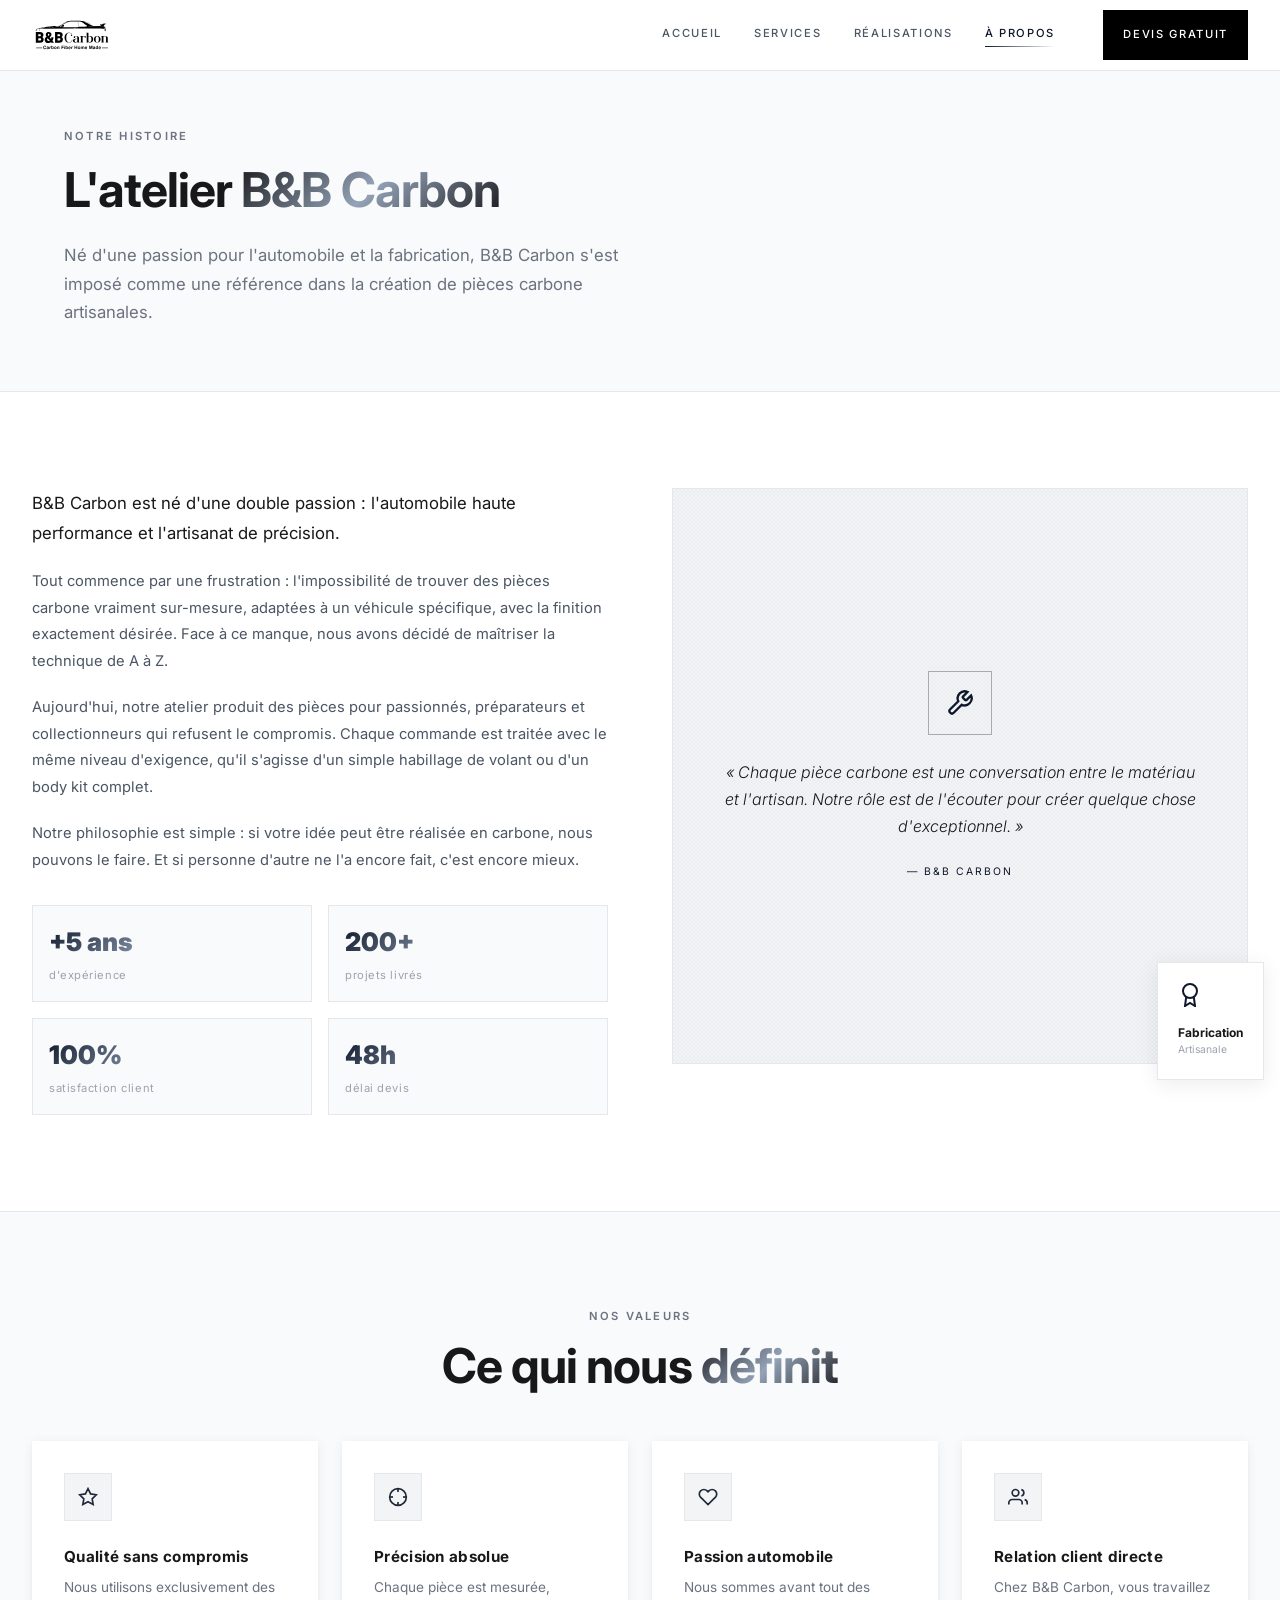
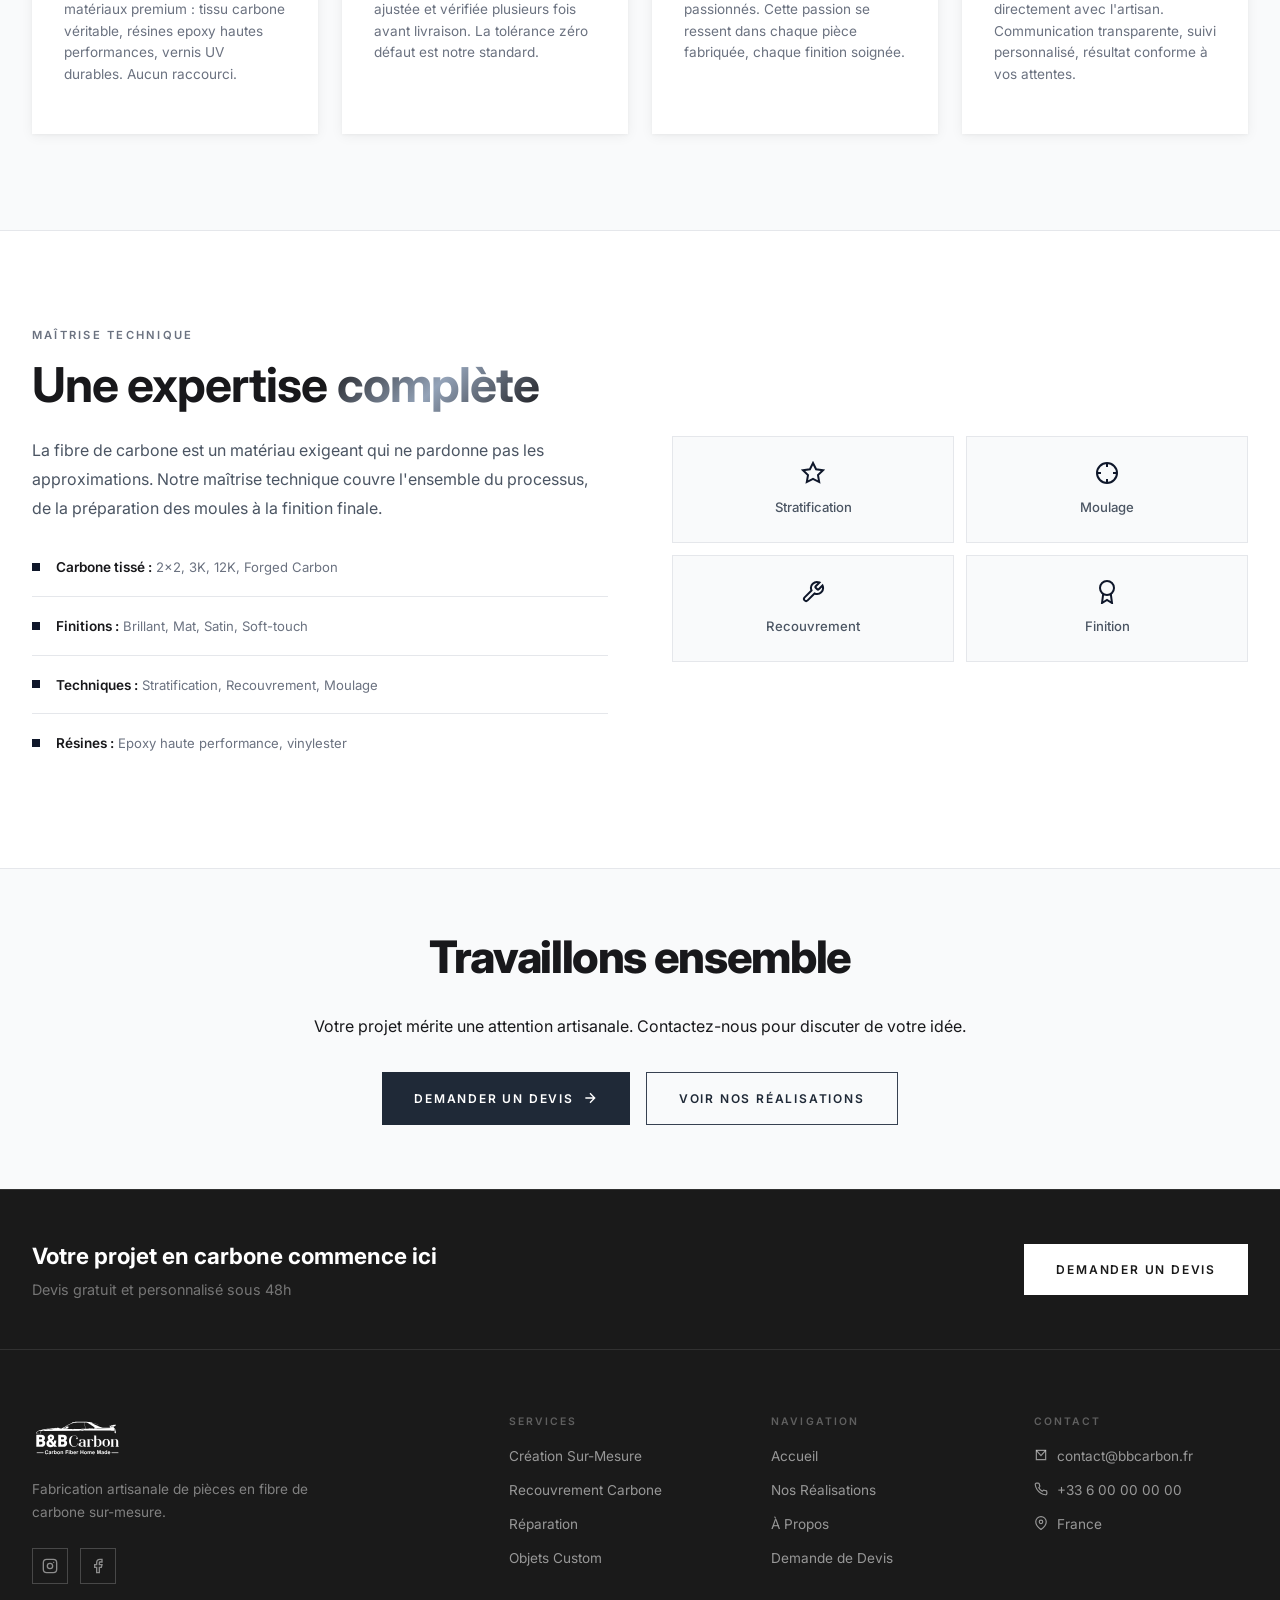
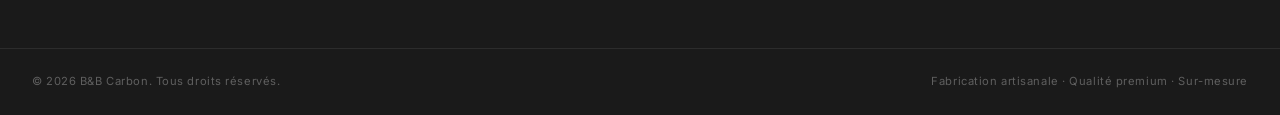
==== a-propos.html @ 6fd823b4 "change menu design" ====
<!DOCTYPE html>
<html lang="fr">
<head>
  <meta charset="UTF-8" />
  <meta name="viewport" content="width=device-width, initial-scale=1.0" />
  <title>À Propos — B&B Carbon</title>
  <meta name="description" content="Découvrez l'histoire de B&B Carbon, atelier artisanal spécialisé dans la fabrication de pièces en fibre de carbone sur-mesure." />
  <link rel="preconnect" href="https://fonts.googleapis.com" />
  <link href="https://fonts.googleapis.com/css2?family=Inter:wght@300;400;500;600;700;800;900&display=swap" rel="stylesheet" />
  <link rel="stylesheet" href="css/style.css" />
</head>
<body>

  <nav class="nav">
    <div class="nav-inner">
      <a href="index.html" class="nav-logo"><img src="images/logo_noir.svg" alt="B&B Carbon" /></a>
      <div class="nav-links">
        <a href="index.html" class="nav-link">Accueil</a>
        <a href="services.html" class="nav-link">Services</a>
        <a href="realisations.html" class="nav-link">Réalisations</a>
        <a href="a-propos.html" class="nav-link">À Propos</a>
        <a href="contact.html" class="nav-link nav-cta btn btn-primary btn-sm">Devis Gratuit</a>
      </div>
      <button class="nav-toggle" id="nav-toggle" aria-label="Ouvrir le menu" aria-expanded="false">
        <span class="bar"></span><span class="bar"></span><span class="bar"></span>
      </button>
    </div>
  </nav>
  <div class="mobile-menu" id="mobile-menu">
    <nav class="mobile-nav">
      <a href="index.html" class="mobile-nav-link"><span class="mobile-nav-num">01</span>Accueil</a>
      <a href="services.html" class="mobile-nav-link"><span class="mobile-nav-num">02</span>Services</a>
      <a href="realisations.html" class="mobile-nav-link"><span class="mobile-nav-num">03</span>Réalisations</a>
      <a href="a-propos.html" class="mobile-nav-link"><span class="mobile-nav-num">04</span>À Propos</a>
    </nav>
    <a href="contact.html" class="btn btn-primary mobile-menu-cta">Devis Gratuit <svg width="16" height="16" fill="none" stroke="currentColor" stroke-width="2" viewBox="0 0 24 24"><path d="M5 12h14M12 5l7 7-7 7"/></svg></a>
  </div>

  <!-- EN-TÊTE -->
  <section class="page-header">
    <div class="container animate-in">
      <span class="label">Notre Histoire</span>
      <h1 class="section-title">L'atelier <span class="text-gold">B&B Carbon</span></h1>
      <p>Né d'une passion pour l'automobile et la fabrication, B&B Carbon s'est imposé comme une référence dans la création de pièces carbone artisanales.</p>
    </div>
  </section>

  <!-- HISTOIRE -->
  <section class="story-section">
    <div class="container">
      <div class="story-grid">
        <div class="animate-in from-left">
          <div class="story-text">
            <p class="intro">B&B Carbon est né d'une double passion : l'automobile haute performance et l'artisanat de précision.</p>
            <p>Tout commence par une frustration : l'impossibilité de trouver des pièces carbone vraiment sur-mesure, adaptées à un véhicule spécifique, avec la finition exactement désirée. Face à ce manque, nous avons décidé de maîtriser la technique de A à Z.</p>
            <p>Aujourd'hui, notre atelier produit des pièces pour passionnés, préparateurs et collectionneurs qui refusent le compromis. Chaque commande est traitée avec le même niveau d'exigence, qu'il s'agisse d'un simple habillage de volant ou d'un body kit complet.</p>
            <p>Notre philosophie est simple : si votre idée peut être réalisée en carbone, nous pouvons le faire. Et si personne d'autre ne l'a encore fait, c'est encore mieux.</p>
          </div>
          <div class="story-stats">
            <div class="story-stat">
              <span class="story-stat-val">+5 ans</span>
              <div class="story-stat-label">d'expérience</div>
            </div>
            <div class="story-stat">
              <span class="story-stat-val">200+</span>
              <div class="story-stat-label">projets livrés</div>
            </div>
            <div class="story-stat">
              <span class="story-stat-val">100%</span>
              <div class="story-stat-label">satisfaction client</div>
            </div>
            <div class="story-stat">
              <span class="story-stat-val">48h</span>
              <div class="story-stat-label">délai devis</div>
            </div>
          </div>
        </div>

        <div class="story-visual animate-in from-right">
          <div class="story-visual-box">
            <div class="story-visual-pattern"></div>
            <div class="story-visual-icon">
              <svg width="28" height="28" fill="none" stroke="currentColor" stroke-width="2" viewBox="0 0 24 24"><path d="M14.7 6.3a1 1 0 000 1.4l1.6 1.6a1 1 0 001.4 0l3.77-3.77a6 6 0 01-7.94 7.94l-6.91 6.91a2.12 2.12 0 01-3-3l6.91-6.91a6 6 0 017.94-7.94l-3.76 3.76z"/></svg>
            </div>
            <blockquote class="story-quote">
              «&nbsp;Chaque pièce carbone est une conversation entre le matériau et l'artisan. Notre rôle est de l'écouter pour créer quelque chose d'exceptionnel.&nbsp;»
            </blockquote>
            <div class="story-quote-author">— B&B Carbon</div>
          </div>
          <div class="story-badge">
            <svg width="24" height="24" fill="none" stroke="currentColor" stroke-width="2" viewBox="0 0 24 24"><circle cx="12" cy="8" r="7"/><polyline points="8.21 13.89 7 23 12 20 17 23 15.79 13.88"/></svg>
            <div class="story-badge-title">Fabrication</div>
            <div class="story-badge-sub">Artisanale</div>
          </div>
        </div>
      </div>
    </div>
  </section>

  <!-- VALEURS -->
  <section class="values-page-section">
    <div class="container">
      <div class="section-center animate-in">
        <span class="label">Nos Valeurs</span>
        <h2 class="section-title">Ce qui nous <span class="text-gold">définit</span></h2>
      </div>
      <div class="services-grid" style="margin-top:3rem;">
        <div class="service-card animate-in" style="padding:2rem;">
          <div class="value-icon" style="margin-bottom:1.5rem;">
            <svg width="20" height="20" fill="none" stroke="currentColor" stroke-width="2" viewBox="0 0 24 24"><polygon points="12 2 15.09 8.26 22 9.27 17 14.14 18.18 21.02 12 17.77 5.82 21.02 7 14.14 2 9.27 8.91 8.26 12 2"/></svg>
          </div>
          <h3>Qualité sans compromis</h3>
          <p>Nous utilisons exclusivement des matériaux premium : tissu carbone véritable, résines epoxy hautes performances, vernis UV durables. Aucun raccourci.</p>
        </div>
        <div class="service-card animate-in" data-delay="100" style="padding:2rem;">
          <div class="value-icon" style="margin-bottom:1.5rem;">
            <svg width="20" height="20" fill="none" stroke="currentColor" stroke-width="2" viewBox="0 0 24 24"><circle cx="12" cy="12" r="10"/><line x1="22" y1="12" x2="18" y2="12"/><line x1="6" y1="12" x2="2" y2="12"/><line x1="12" y1="6" x2="12" y2="2"/><line x1="12" y1="22" x2="12" y2="18"/></svg>
          </div>
          <h3>Précision absolue</h3>
          <p>Chaque pièce est mesurée, ajustée et vérifiée plusieurs fois avant livraison. La tolérance zéro défaut est notre standard.</p>
        </div>
        <div class="service-card animate-in" data-delay="200" style="padding:2rem;">
          <div class="value-icon" style="margin-bottom:1.5rem;">
            <svg width="20" height="20" fill="none" stroke="currentColor" stroke-width="2" viewBox="0 0 24 24"><path d="M20.84 4.61a5.5 5.5 0 00-7.78 0L12 5.67l-1.06-1.06a5.5 5.5 0 00-7.78 7.78l1.06 1.06L12 21.23l7.78-7.78 1.06-1.06a5.5 5.5 0 000-7.78z"/></svg>
          </div>
          <h3>Passion automobile</h3>
          <p>Nous sommes avant tout des passionnés. Cette passion se ressent dans chaque pièce fabriquée, chaque finition soignée.</p>
        </div>
        <div class="service-card animate-in" data-delay="300" style="padding:2rem;">
          <div class="value-icon" style="margin-bottom:1.5rem;">
            <svg width="20" height="20" fill="none" stroke="currentColor" stroke-width="2" viewBox="0 0 24 24"><path d="M17 21v-2a4 4 0 00-4-4H5a4 4 0 00-4 4v2"/><circle cx="9" cy="7" r="4"/><path d="M23 21v-2a4 4 0 00-3-3.87M16 3.13a4 4 0 010 7.75"/></svg>
          </div>
          <h3>Relation client directe</h3>
          <p>Chez B&B Carbon, vous travaillez directement avec l'artisan. Communication transparente, suivi personnalisé, résultat conforme à vos attentes.</p>
        </div>
      </div>
    </div>
  </section>

  <!-- EXPERTISE -->
  <section class="expertise-section">
    <div class="container">
      <div class="expertise-grid">
        <div class="animate-in from-left">
          <span class="label">Maîtrise Technique</span>
          <h2 class="section-title">Une expertise <span class="text-gold">complète</span></h2>
          <p style="color:var(--gray-600);line-height:1.8;margin:1.5rem 0 2rem;">La fibre de carbone est un matériau exigeant qui ne pardonne pas les approximations. Notre maîtrise technique couvre l'ensemble du processus, de la préparation des moules à la finition finale.</p>
          <div class="expertise-list">
            <div class="expertise-item">
              <div class="expertise-dot"></div>
              <div><span class="expertise-item-label">Carbone tissé :</span> <span class="expertise-item-desc">2×2, 3K, 12K, Forged Carbon</span></div>
            </div>
            <div class="expertise-item">
              <div class="expertise-dot"></div>
              <div><span class="expertise-item-label">Finitions :</span> <span class="expertise-item-desc">Brillant, Mat, Satin, Soft-touch</span></div>
            </div>
            <div class="expertise-item">
              <div class="expertise-dot"></div>
              <div><span class="expertise-item-label">Techniques :</span> <span class="expertise-item-desc">Stratification, Recouvrement, Moulage</span></div>
            </div>
            <div class="expertise-item">
              <div class="expertise-dot"></div>
              <div><span class="expertise-item-label">Résines :</span> <span class="expertise-item-desc">Epoxy haute performance, vinylester</span></div>
            </div>
          </div>
        </div>
        <div class="expertise-cards animate-in from-right">
          <div class="expertise-card">
            <svg width="24" height="24" fill="none" stroke="currentColor" stroke-width="2" viewBox="0 0 24 24"><polygon points="12 2 15.09 8.26 22 9.27 17 14.14 18.18 21.02 12 17.77 5.82 21.02 7 14.14 2 9.27 8.91 8.26 12 2"/></svg>
            <span>Stratification</span>
          </div>
          <div class="expertise-card">
            <svg width="24" height="24" fill="none" stroke="currentColor" stroke-width="2" viewBox="0 0 24 24"><circle cx="12" cy="12" r="10"/><line x1="22" y1="12" x2="18" y2="12"/><line x1="6" y1="12" x2="2" y2="12"/><line x1="12" y1="6" x2="12" y2="2"/><line x1="12" y1="22" x2="12" y2="18"/></svg>
            <span>Moulage</span>
          </div>
          <div class="expertise-card">
            <svg width="24" height="24" fill="none" stroke="currentColor" stroke-width="2" viewBox="0 0 24 24"><path d="M14.7 6.3a1 1 0 000 1.4l1.6 1.6a1 1 0 001.4 0l3.77-3.77a6 6 0 01-7.94 7.94l-6.91 6.91a2.12 2.12 0 01-3-3l6.91-6.91a6 6 0 017.94-7.94l-3.76 3.76z"/></svg>
            <span>Recouvrement</span>
          </div>
          <div class="expertise-card">
            <svg width="24" height="24" fill="none" stroke="currentColor" stroke-width="2" viewBox="0 0 24 24"><circle cx="12" cy="8" r="7"/><polyline points="8.21 13.89 7 23 12 20 17 23 15.79 13.88"/></svg>
            <span>Finition</span>
          </div>
        </div>
      </div>
    </div>
  </section>

  <!-- CTA -->
  <section class="cta-section" style="border-top:1px solid var(--gray-200); background:var(--gray-50);">
    <div class="animate-in">
      <h2 style="color:var(--zinc-900);">Travaillons ensemble</h2>
      <p>Votre projet mérite une attention artisanale. Contactez-nous pour discuter de votre idée.</p>
      <div style="display:flex;flex-wrap:wrap;gap:1rem;justify-content:center;">
        <a href="contact.html" class="btn btn-primary">Demander un Devis <svg width="16" height="16" fill="none" stroke="currentColor" stroke-width="2" viewBox="0 0 24 24"><path d="M5 12h14M12 5l7 7-7 7"/></svg></a>
        <a href="realisations.html" class="btn btn-secondary">Voir nos Réalisations</a>
      </div>
    </div>
  </section>

  <!-- FOOTER -->
  <footer>
    <div class="footer-cta">
      <div class="footer-cta-inner">
        <div><h3>Votre projet en carbone commence ici</h3><p>Devis gratuit et personnalisé sous 48h</p></div>
        <a href="contact.html" class="btn-white">Demander un Devis</a>
      </div>
    </div>
    <div class="footer-main">
      <div class="footer-brand">
        <img src="images/logo.svg" alt="B&B Carbon" />
        <p>Fabrication artisanale de pièces en fibre de carbone sur-mesure.</p>
        <div class="footer-social">
          <a href="#" aria-label="Instagram"><svg width="16" height="16" fill="none" stroke="currentColor" stroke-width="2" viewBox="0 0 24 24"><rect x="2" y="2" width="20" height="20" rx="5"/><circle cx="12" cy="12" r="4"/><circle cx="17.5" cy="6.5" r="1" fill="currentColor" stroke="none"/></svg></a>
          <a href="#" aria-label="Facebook"><svg width="16" height="16" fill="none" stroke="currentColor" stroke-width="2" viewBox="0 0 24 24"><path d="M18 2h-3a5 5 0 00-5 5v3H7v4h3v8h4v-8h3l1-4h-4V7a1 1 0 011-1h3z"/></svg></a>
        </div>
      </div>
      <div class="footer-col">
        <h4>Services</h4>
        <ul>
          <li><a href="services.html#creation">Création Sur-Mesure</a></li>
          <li><a href="services.html#recouvrement">Recouvrement Carbone</a></li>
          <li><a href="services.html#reparation">Réparation</a></li>
          <li><a href="services.html#custom">Objets Custom</a></li>
        </ul>
      </div>
      <div class="footer-col">
        <h4>Navigation</h4>
        <ul>
          <li><a href="index.html">Accueil</a></li>
          <li><a href="realisations.html">Nos Réalisations</a></li>
          <li><a href="a-propos.html">À Propos</a></li>
          <li><a href="contact.html">Demande de Devis</a></li>
        </ul>
      </div>
      <div class="footer-col">
        <h4>Contact</h4>
        <ul>
          <li><a href="mailto:contact@bbcarbon.fr"><svg width="14" height="14" fill="none" stroke="currentColor" stroke-width="2" viewBox="0 0 24 24"><path d="M4 4h16v16H4z"/><path d="M4 4l8 9 8-9"/></svg>contact@bbcarbon.fr</a></li>
          <li><a href="tel:+33600000000"><svg width="14" height="14" fill="none" stroke="currentColor" stroke-width="2" viewBox="0 0 24 24"><path d="M22 16.92v3a2 2 0 01-2.18 2 19.79 19.79 0 01-8.63-3.07 19.5 19.5 0 01-6-6 19.79 19.79 0 01-3.07-8.67A2 2 0 014.11 2h3a2 2 0 012 1.72c.127.96.361 1.903.7 2.81a2 2 0 01-.45 2.11L8.09 9.91a16 16 0 006 6l1.27-1.27a2 2 0 012.11-.45c.907.339 1.85.573 2.81.7A2 2 0 0122 16.92z"/></svg>+33 6 00 00 00 00</a></li>
          <li><span><svg width="14" height="14" fill="none" stroke="currentColor" stroke-width="2" viewBox="0 0 24 24"><path d="M21 10c0 7-9 13-9 13s-9-6-9-13a9 9 0 0118 0z"/><circle cx="12" cy="10" r="3"/></svg>France</span></li>
        </ul>
      </div>
    </div>
    <div class="footer-bottom">
      <p>© <span class="footer-year"></span> B&B Carbon. Tous droits réservés.</p>
      <p>Fabrication artisanale · Qualité premium · Sur-mesure</p>
    </div>
  </footer>

  <script src="js/main.js"></script>
</body>
</html>
---- css/style.css ----
/* ============================================================
   B&B Carbon — Feuille de styles principale
   ============================================================ */

/* Variables */
:root {
  --gold: #0f172a;
  --gold-light: #94a3b8;
  --charcoal: #1f2937;
  --charcoal-mid: #374151;
  --charcoal-light: #4b5563;
  --zinc-900: #18181b;
  --gray-600: #4b5563;
  --gray-500: #6b7280;
  --gray-400: #9ca3af;
  --gray-300: #d1d5db;
  --gray-200: #e5e7eb;
  --gray-100: #f3f4f6;
  --gray-50: #f9fafb;
  --white: #ffffff;
  --dark-footer: #1a1a1a;
  --max-w: 1280px;
  --px: clamp(1rem, 4vw, 2rem);
}

/* Reset */
*, *::before, *::after { box-sizing: border-box; margin: 0; padding: 0; }
html { scroll-behavior: smooth; overflow-x: hidden; }
body {
  background: #fff;
  color: var(--zinc-900);
  font-family: 'Inter', system-ui, sans-serif;
  -webkit-font-smoothing: antialiased;
  line-height: 1.6;
  overflow-x: hidden;
}
img { max-width: 100%; display: block; }
a { text-decoration: none; color: inherit; }
ul { list-style: none; }

/* Scrollbar */
::-webkit-scrollbar { width: 6px; }
::-webkit-scrollbar-track { background: #f1f1f1; }
::-webkit-scrollbar-thumb { background: var(--gray-300); border-radius: 3px; }
::-webkit-scrollbar-thumb:hover { background: var(--gold); }

/* ============================================================
   Layout
   ============================================================ */
.container {
  max-width: var(--max-w);
  margin: 0 auto;
  padding: 0 var(--px);
}

/* ============================================================
   Typographie utilitaire
   ============================================================ */
.label {
  font-size: 0.7rem;
  letter-spacing: 0.2em;
  text-transform: uppercase;
  font-weight: 600;
  color: var(--gray-500);
  display: block;
  margin-bottom: 0.75rem;
}

.section-title {
  font-size: clamp(1.8rem, 4vw, 3rem);
  font-weight: 700;
  letter-spacing: -0.02em;
  line-height: 1.15;
  color: var(--zinc-900);
}

.text-gold {
  background: linear-gradient(135deg, var(--zinc-900) 0%, var(--gold-light) 50%, var(--zinc-900) 100%);
  -webkit-background-clip: text;
  -webkit-text-fill-color: transparent;
  background-clip: text;
}

/* ============================================================
   Boutons
   ============================================================ */
.btn {
  display: inline-flex;
  align-items: center;
  justify-content: center;
  gap: 0.5rem;
  font-size: 0.75rem;
  font-weight: 600;
  letter-spacing: 0.15em;
  text-transform: uppercase;
  padding: 1rem 2rem;
  border: none;
  cursor: pointer;
  transition: all 0.3s ease;
  white-space: nowrap;
}
.btn:active { transform: scale(0.97); }

.btn-primary {
  background: linear-gradient(to right, var(--charcoal), var(--charcoal-light));
  color: #fff;
}
.btn-primary:hover {
  background: linear-gradient(to right, var(--charcoal-light), var(--charcoal-mid));
  box-shadow: 0 0 30px rgba(55, 65, 81, 0.25);
}

.btn-secondary {
  background: transparent;
  color: var(--charcoal);
  border: 1px solid var(--charcoal-mid);
}
.btn-secondary:hover {
  background: var(--charcoal);
  color: #fff;
}

.btn-ghost {
  background: transparent;
  color: var(--gray-600);
  border: 1px solid var(--gray-300);
  padding: 0.75rem 1.5rem;
}
.btn-ghost:hover {
  border-color: var(--gray-500);
  color: var(--zinc-900);
}

.btn-white {
  background: #fff;
  color: var(--dark-footer);
  font-size: 0.75rem;
  font-weight: 600;
  letter-spacing: 0.15em;
  text-transform: uppercase;
  padding: 1rem 2rem;
  display: inline-flex;
  align-items: center;
  gap: 0.5rem;
  cursor: pointer;
  border: none;
  transition: background 0.3s;
}
.btn-white:hover { background: var(--gray-100); }

.btn-sm { padding: 0.6rem 1.25rem; font-size: 0.7rem; }

/* ============================================================
   Navigation
   ============================================================ */
.nav {
  position: fixed;
  top: 0; left: 0; right: 0;
  z-index: 100;
  background: #fff;
  border-bottom: 1px solid var(--gray-200);
}

.nav-inner {
  max-width: var(--max-w);
  margin: 0 auto;
  padding: 0 var(--px);
  display: flex;
  align-items: center;
  justify-content: space-between;
  height: 70px;
}

.nav-logo img { height: 42px; width: auto; transition: opacity 0.3s; }
.nav-logo:hover img { opacity: 0.8; }

.nav-links {
  display: flex;
  align-items: center;
  gap: 2rem;
}

.nav-link {
  font-size: 0.7rem;
  font-weight: 500;
  letter-spacing: 0.15em;
  text-transform: uppercase;
  color: var(--gray-600);
  transition: color 0.2s;
  position: relative;
  padding-bottom: 2px;
}
.nav-link::after {
  content: '';
  position: absolute;
  bottom: -2px; left: 0;
  height: 1px;
  width: 0;
  background: linear-gradient(to right, var(--gold), transparent);
  transition: width 0.3s;
}
.nav-link:hover { color: var(--zinc-900); }
.nav-link:hover::after { width: 100%; }
.nav-link.active { color: var(--gold); }
.nav-link.active::after { width: 100%; }

.nav-cta { margin-left: 1rem; padding-top: 1rem; padding-bottom: 1rem; }
.nav-cta.btn-primary { background: #000; color: #fff; }
.nav-cta.btn-primary:hover { background: #222; box-shadow: 0 4px 16px rgba(0,0,0,0.35); }
.nav-cta::after { display: none !important; }

.nav-toggle {
  display: none;
  background: none;
  border: none;
  cursor: pointer;
  padding: 0.5rem;
  flex-direction: column;
  justify-content: center;
  gap: 5px;
  width: 36px;
  height: 36px;
}
.bar {
  display: block;
  width: 22px;
  height: 2px;
  background: var(--zinc-900);
  transition: transform 0.35s cubic-bezier(0.4,0,0.2,1), opacity 0.35s;
  transform-origin: center;
}
.nav-toggle.open .bar:nth-child(1) { transform: translateY(7px) rotate(45deg); }
.nav-toggle.open .bar:nth-child(2) { opacity: 0; transform: scaleX(0); }
.nav-toggle.open .bar:nth-child(3) { transform: translateY(-7px) rotate(-45deg); }

/* Menu mobile */
.mobile-menu {
  display: none;
  position: fixed;
  inset: 70px 0 0 0;
  z-index: 99;
  background: #141414;
  flex-direction: column;
  justify-content: space-between;
  padding: 3rem 2rem 2.5rem;
  opacity: 0;
  transform: translateX(100%);
  pointer-events: none;
  transition: opacity 0.4s cubic-bezier(0.4,0,0.2,1), transform 0.4s cubic-bezier(0.4,0,0.2,1);
}
.mobile-menu.open {
  opacity: 1;
  transform: translateX(0);
  pointer-events: auto;
}

.mobile-nav {
  display: flex;
  flex-direction: column;
}
.mobile-nav-link {
  display: flex;
  align-items: baseline;
  gap: 1rem;
  padding: 1.25rem 0;
  border-bottom: 1px solid rgba(255,255,255,0.07);
  color: rgba(255,255,255,0.45);
  font-size: 2.2rem;
  font-weight: 700;
  letter-spacing: -0.03em;
  opacity: 0;
  transform: translateX(30px);
  transition: color 0.2s, opacity 0.4s cubic-bezier(0.4,0,0.2,1), transform 0.4s cubic-bezier(0.4,0,0.2,1);
}
.mobile-menu.open .mobile-nav-link:nth-child(1) { opacity: 1; transform: none; transition-delay: 0.1s; }
.mobile-menu.open .mobile-nav-link:nth-child(2) { opacity: 1; transform: none; transition-delay: 0.16s; }
.mobile-menu.open .mobile-nav-link:nth-child(3) { opacity: 1; transform: none; transition-delay: 0.22s; }
.mobile-menu.open .mobile-nav-link:nth-child(4) { opacity: 1; transform: none; transition-delay: 0.28s; }
.mobile-nav-link:hover { color: #fff; }

.mobile-nav-num {
  font-size: 0.65rem;
  font-weight: 600;
  letter-spacing: 0.2em;
  color: rgba(255,255,255,0.2);
}

.mobile-menu-cta {
  width: 100%;
  justify-content: center;
  background: #fff;
  color: var(--zinc-900);
  opacity: 0;
  transform: translateY(10px);
  transition: opacity 0.4s 0.35s, transform 0.4s 0.35s, background 0.2s;
}
.mobile-menu.open .mobile-menu-cta { opacity: 1; transform: none; }
.mobile-menu-cta:hover { background: var(--gray-200); }

@media (max-width: 768px) {
  .nav-links { display: none; }
  .nav-toggle { display: flex; }
  .mobile-menu { display: flex; }
}

/* ============================================================
   Hero
   ============================================================ */
.hero {
  position: relative;
  min-height: 100vh;
  display: flex;
  align-items: center;
  overflow: hidden;
}

.hero-bg {
  position: absolute;
  inset: 0;
  background-image: url('../images/header.png');
  background-size: cover;
  background-position: center 50%;
  will-change: background-position-y;
}

.hero-overlay {
  position: absolute;
  inset: 0;
  background: rgba(0,0,0,0.65);
}

.hero-content {
  position: relative;
  padding: 8rem var(--px) 6rem;
  width: 100%;
  text-align: center;
}

.hero-inner {
  display: inline-block;
  text-align: left;
  max-width: 100%;
}

@media (max-width: 640px) {
  .hero-content {
    text-align: left;
  }
  .hero-inner {
    display: block;
    width: 100%;
  }
}

.hero-badge {
  display: inline-flex;
  align-items: center;
  gap: 0.5rem;
  border: 1px solid rgba(255,255,255,0.2);
  background: rgba(255,255,255,0.05);
  padding: 0.5rem 1rem;
  margin-bottom: 2rem;
}
.hero-badge-dot {
  width: 6px; height: 6px;
  border-radius: 50%;
  background: #fff;
  animation: pulse 2s infinite;
}
.hero-badge span {
  font-size: 0.65rem;
  letter-spacing: 0.2em;
  text-transform: uppercase;
  color: rgba(255,255,255,0.8);
  font-weight: 500;
}

.hero-title {
  font-size: clamp(2rem, 8vw, 6rem);
  font-weight: 900;
  letter-spacing: -0.04em;
  line-height: 0.95;
  margin-bottom: 1.5rem;
}
.hero-title .line-white { display: block; color: #fff; }
.hero-title .line-dim { display: block; color: rgba(255,255,255,0.4); }

.hero-desc {
  font-size: 1.1rem;
  color: rgba(255,255,255,0.7);
  max-width: 480px;
  line-height: 1.7;
  margin-bottom: 2.5rem;
}

.hero-actions {
  display: flex;
  flex-wrap: wrap;
  gap: 1rem;
}

@media (max-width: 480px) {
  .hero-actions {
    flex-direction: column;
  }
  .hero-actions .btn,
  .hero-actions .btn-hero-secondary {
    width: 100%;
    justify-content: center;
  }
}

.btn-hero-secondary {
  display: inline-flex;
  align-items: center;
  gap: 0.5rem;
  padding: 1rem 2rem;
  border: 1px solid rgba(255,255,255,0.4);
  color: #fff;
  font-size: 0.75rem;
  font-weight: 600;
  letter-spacing: 0.15em;
  text-transform: uppercase;
  transition: background 0.3s;
  cursor: pointer;
}
.btn-hero-secondary:hover { background: rgba(255,255,255,0.1); }

.hero-scroll {
  position: absolute;
  bottom: 2rem;
  left: 50%;
  transform: translateX(-50%);
  display: flex;
  flex-direction: column;
  align-items: center;
  gap: 0.5rem;
  color: rgba(255,255,255,0.5);
}
.hero-scroll span {
  font-size: 0.65rem;
  letter-spacing: 0.2em;
  text-transform: uppercase;
}
.hero-scroll-line {
  width: 1px;
  height: 48px;
  background: linear-gradient(to bottom, rgba(255,255,255,0.5), transparent);
  animation: pulse 2s infinite;
}

/* ============================================================
   Stats
   ============================================================ */
.stats {
  background: var(--gray-50);
  border-top: 1px solid var(--gray-200);
  border-bottom: 1px solid var(--gray-200);
  padding: 3rem var(--px);
}
.stats-grid {
  max-width: var(--max-w);
  margin: 0 auto;
  display: grid;
  grid-template-columns: repeat(2, 1fr);
  gap: 2rem;
}
@media (min-width: 768px) { .stats-grid { grid-template-columns: repeat(4, 1fr); } }

.stat { text-align: center; }
.stat-value {
  font-size: clamp(1.8rem, 4vw, 2.5rem);
  font-weight: 900;
  background: linear-gradient(135deg, var(--gold) 0%, var(--gold-light) 50%, var(--gold) 100%);
  -webkit-background-clip: text;
  -webkit-text-fill-color: transparent;
  background-clip: text;
  display: block;
  margin-bottom: 0.25rem;
}
.stat-label {
  font-size: 0.65rem;
  letter-spacing: 0.2em;
  text-transform: uppercase;
  color: var(--gray-500);
}

/* ============================================================
   Services section (home)
   ============================================================ */
.services-section {
  padding: 6rem 0;
  background: #fff;
  position: relative;
  overflow: hidden;
}

.services-bg-logo {
  position: absolute;
  inset: 0;
  display: flex;
  align-items: center;
  justify-content: center;
  pointer-events: none;
  overflow: hidden;
}
.services-bg-logo img {
  width: 100%;
  max-width: 600px;
  opacity: 0.08;
  object-fit: contain;
  clip-path: inset(0 0 58% 0);
}
@media (min-width: 1024px) {
  .services-bg-logo {
    align-items: flex-start;
  }
  .services-bg-logo img {
    max-width: 1050px;
    margin-top: 4rem;
  }
}

.section-header {
  display: flex;
  flex-direction: column;
  gap: 1rem;
  margin-bottom: 3rem;
}
@media (min-width: 768px) {
  .section-header {
    flex-direction: row;
    align-items: flex-end;
    justify-content: space-between;
  }
}

.section-link {
  font-size: 0.7rem;
  letter-spacing: 0.15em;
  text-transform: uppercase;
  color: var(--gray-500);
  display: flex;
  align-items: center;
  gap: 0.5rem;
  transition: color 0.2s;
  white-space: nowrap;
}
.section-link:hover { color: var(--gold); }
.section-link svg { transition: transform 0.3s; }
.section-link:hover svg { transform: translateX(4px); }

.services-grid {
  display: grid;
  grid-template-columns: 1fr;
  gap: 1.5rem;
  background: transparent;
}
@media (min-width: 640px) { .services-grid { grid-template-columns: repeat(2, 1fr); } }
@media (min-width: 1024px) { .services-grid { grid-template-columns: repeat(4, 1fr); } }

.service-card {
  background: #fff;
  padding: 2rem;
  transition: background 0.3s, box-shadow 0.3s, transform 0.3s;
  display: flex;
  flex-direction: column;
  overflow: hidden;
  box-shadow: 0 2px 12px rgba(0,0,0,0.06), 0 1px 3px rgba(0,0,0,0.04);
}
.service-card:hover { background: var(--gray-50); box-shadow: 0 12px 40px rgba(0,0,0,0.13), 0 2px 8px rgba(0,0,0,0.06); transform: translateY(-3px); }

.service-img {
  width: 100%;
  height: 200px;
  object-fit: cover;
  margin-bottom: 1.5rem;
  transition: transform 0.7s ease;
}
.service-card:hover .service-img { transform: scale(1.05); }
.service-img-wrap {
  overflow: hidden;
  margin: -2rem -2rem 1.5rem;
}

.service-num {
  font-size: 0.65rem;
  font-weight: 900;
  color: var(--gray-300);
  letter-spacing: 0.2em;
  display: block;
  margin-bottom: 0.75rem;
}
.service-card h3 {
  font-size: 0.95rem;
  font-weight: 700;
  color: var(--zinc-900);
  margin-bottom: 0.5rem;
  letter-spacing: 0.02em;
}
.service-card p {
  font-size: 0.85rem;
  color: var(--gray-500);
  line-height: 1.6;
  margin-bottom: 1rem;
  flex: 1;
}
.service-more {
  font-size: 0.65rem;
  letter-spacing: 0.15em;
  text-transform: uppercase;
  color: var(--gray-400);
  display: flex;
  align-items: center;
  gap: 0.5rem;
  transition: color 0.3s;
}
.service-card:hover .service-more { color: var(--zinc-900); }
.service-more svg { transition: transform 0.3s; }
.service-card:hover .service-more svg { transform: translateX(4px); }

/* ============================================================
   Gallery (home)
   ============================================================ */
.gallery-section {
  padding: 6rem 0;
  background: var(--gray-50);
}

.section-center { text-align: center; margin-bottom: 3rem; }

.gallery-grid {
  display: grid;
  grid-template-columns: 1fr;
  gap: 1rem;
  margin-bottom: 2.5rem;
}
@media (min-width: 640px) { .gallery-grid { grid-template-columns: repeat(2, 1fr); } }
@media (min-width: 768px) { .gallery-grid { grid-template-columns: repeat(4, 1fr); } }

.gallery-item {
  position: relative;
  aspect-ratio: 4/3;
  overflow: hidden;
  border: 1px solid var(--gray-300);
  cursor: pointer;
  transition: border-color 0.4s;
}
.gallery-item:hover { border-color: var(--gray-400); }

.gallery-item img {
  width: 100%; height: 100%;
  object-fit: cover;
  transition: transform 0.7s ease;
}
.gallery-item:hover img { transform: scale(1.06); }

.gallery-overlay {
  position: absolute;
  inset: 0;
  background: linear-gradient(to top, rgba(9,9,11,0.8) 0%, transparent 60%);
}

.gallery-info {
  position: absolute;
  bottom: 0; left: 0; right: 0;
  padding: 1.25rem;
}
.gallery-cat {
  font-size: 0.6rem;
  letter-spacing: 0.2em;
  text-transform: uppercase;
  color: rgba(255,255,255,0.6);
  font-weight: 600;
  display: block;
  margin-bottom: 0.25rem;
}
.gallery-title {
  font-size: 0.9rem;
  font-weight: 600;
  color: #fff;
}

.gallery-hover {
  position: absolute;
  inset: 0;
  display: flex;
  align-items: center;
  justify-content: center;
  background: rgba(9,9,11,0);
  transition: background 0.3s;
}
.gallery-item:hover .gallery-hover { background: rgba(9,9,11,0.2); }
.gallery-see {
  opacity: 0;
  transition: opacity 0.3s;
  border: 1px solid rgba(255,255,255,0.25);
  padding: 0.5rem 1rem;
  font-size: 0.65rem;
  letter-spacing: 0.15em;
  text-transform: uppercase;
  color: #fff;
}
.gallery-item:hover .gallery-see { opacity: 1; }

/* ============================================================
   Values (home)
   ============================================================ */
.values-section {
  padding: 6rem 0;
  background: #fff;
}
.values-grid {
  display: grid;
  grid-template-columns: 1fr;
  gap: 4rem;
  align-items: center;
}
@media (min-width: 1024px) {
  .values-grid { grid-template-columns: repeat(2, 1fr); }
}

.values-text h2 { margin-bottom: 1.5rem; }
.values-text p { color: var(--gray-600); line-height: 1.8; margin-bottom: 2rem; }

.value-cards { display: flex; flex-direction: column; gap: 1.25rem; }

.value-card {
  display: flex;
  gap: 1.25rem;
  padding: 1.5rem;
  border: 1px solid var(--gray-200);
  background: #fff;
  transition: all 0.3s, transform 0.3s;
  box-shadow: 0 2px 12px rgba(0,0,0,0.05), 0 1px 3px rgba(0,0,0,0.03);
}
.value-card:hover { border-color: var(--gray-300); background: var(--gray-50); box-shadow: 0 8px 28px rgba(0,0,0,0.1); transform: translateY(-2px); }

.value-icon {
  width: 48px; height: 48px;
  background: var(--gray-100);
  border: 1px solid var(--gray-200);
  display: flex;
  align-items: center;
  justify-content: center;
  flex-shrink: 0;
  transition: background 0.3s, border-color 0.3s;
}
.value-card:hover .value-icon { background: var(--gray-200); border-color: var(--gray-300); }
.value-icon svg { color: var(--charcoal); }

.value-card h3 { font-size: 0.9rem; font-weight: 600; color: var(--zinc-900); margin-bottom: 0.25rem; }
.value-card p { font-size: 0.82rem; color: var(--gray-600); line-height: 1.6; }

/* ============================================================
   CTA
   ============================================================ */
.cta-section {
  padding: 4rem var(--px);
  background: var(--gray-100);
  text-align: center;
}
.cta-section .label { color: var(--gray-500); margin-bottom: 0.5rem; }
.cta-section h2 { font-size: clamp(1.8rem, 4vw, 2.8rem); font-weight: 800; letter-spacing: -0.03em; line-height: 1.1; color: var(--zinc-900); margin-bottom: 2rem; }
.cta-section .btn { margin-top: 2rem; }
.cta-section .btn-primary { background: var(--charcoal); color: #fff; }
.cta-section .btn-primary:hover { background: var(--charcoal-mid); box-shadow: 0 4px 16px rgba(0,0,0,0.15); }

/* ============================================================
   Footer
   ============================================================ */
footer {
  background: var(--dark-footer);
  border-top: 1px solid rgba(255,255,255,0.1);
}

.footer-cta {
  border-bottom: 1px solid rgba(255,255,255,0.1);
  padding: 3rem var(--px);
}
.footer-cta-inner {
  max-width: var(--max-w);
  margin: 0 auto;
  display: flex;
  flex-direction: column;
  gap: 1.5rem;
  align-items: flex-start;
}
@media (min-width: 768px) {
  .footer-cta-inner {
    flex-direction: row;
    align-items: center;
    justify-content: space-between;
  }
}
.footer-cta h3 { font-size: 1.4rem; font-weight: 700; color: #fff; }
.footer-cta p { color: rgba(255,255,255,0.4); font-size: 0.9rem; margin-top: 0.25rem; }

.footer-main {
  max-width: var(--max-w);
  margin: 0 auto;
  padding: 4rem var(--px);
  display: grid;
  grid-template-columns: 1fr;
  gap: 3rem;
}
@media (min-width: 768px) { .footer-main { grid-template-columns: 2fr 1fr 1fr; } }
@media (min-width: 1024px) { .footer-main { grid-template-columns: 2fr 1fr 1fr 1fr; } }

.footer-brand img { height: 48px; width: auto; margin-bottom: 1rem; }
.footer-brand p { color: rgba(255,255,255,0.45); font-size: 0.85rem; line-height: 1.7; max-width: 280px; margin-bottom: 1.5rem; }

.footer-social { display: flex; gap: 0.75rem; }
.footer-social a {
  width: 36px; height: 36px;
  border: 1px solid rgba(255,255,255,0.2);
  display: flex;
  align-items: center;
  justify-content: center;
  color: rgba(255,255,255,0.5);
  transition: all 0.2s;
}
.footer-social a:hover { color: #fff; border-color: rgba(255,255,255,0.5); }

.footer-col h4 {
  font-size: 0.65rem;
  font-weight: 600;
  letter-spacing: 0.2em;
  text-transform: uppercase;
  color: rgba(255,255,255,0.3);
  margin-bottom: 1rem;
}
.footer-col ul { display: flex; flex-direction: column; gap: 0.75rem; }
.footer-col a, .footer-col span {
  font-size: 0.85rem;
  color: rgba(255,255,255,0.55);
  transition: color 0.2s;
  display: flex;
  align-items: flex-start;
  gap: 0.6rem;
}
.footer-col a:hover { color: #fff; }
.footer-col svg { flex-shrink: 0; margin-top: 2px; }

.footer-bottom {
  max-width: var(--max-w);
  margin: 0 auto;
  padding: 1.5rem var(--px);
  border-top: 1px solid rgba(255,255,255,0.08);
  display: flex;
  flex-direction: column;
  gap: 0.5rem;
  align-items: center;
  text-align: center;
}
@media (min-width: 640px) {
  .footer-bottom { flex-direction: row; justify-content: space-between; text-align: left; }
}
.footer-bottom p { font-size: 0.7rem; color: rgba(255,255,255,0.3); letter-spacing: 0.05em; }

/* ============================================================
   Page headers (internes)
   ============================================================ */
.page-header {
  padding: 8rem var(--px) 4rem;
  background: var(--gray-50);
  border-bottom: 1px solid var(--gray-200);
}
.page-header .label { margin-bottom: 1rem; }
.page-header h1 { margin-bottom: 1.5rem; }
.page-header p { color: var(--gray-500); font-size: 1.05rem; max-width: 560px; line-height: 1.7; }

/* ============================================================
   Services page
   ============================================================ */
.services-list {
  padding: 3rem 0 6rem;
  background: #fff;
}
.services-list .container { display: flex; flex-direction: column; gap: 0.5rem; }

.service-block {
  border: 1px solid var(--gray-200);
  transition: border-color 0.3s;
  overflow: hidden;
}
.service-block:hover { border-color: var(--gray-300); }

.service-block-inner {
  display: grid;
  grid-template-columns: 1fr;
}
@media (min-width: 1024px) { .service-block-inner { grid-template-columns: 1fr 1fr; } }

.service-block-left { padding: 3rem; }

.service-block-meta {
  display: flex;
  align-items: center;
  gap: 1rem;
  margin-bottom: 1.5rem;
}
.service-block-num {
  font-size: 0.65rem;
  font-weight: 900;
  color: rgba(55, 65, 81,0.5);
  letter-spacing: 0.2em;
}
.service-block-meta-line { height: 1px; width: 48px; background: var(--gray-200); }
.service-block-icon {
  width: 40px; height: 40px;
  border: 1px solid rgba(55, 65, 81,0.3);
  display: flex;
  align-items: center;
  justify-content: center;
  transition: border-color 0.3s;
}
.service-block:hover .service-block-icon { border-color: var(--gold); }
.service-block-icon svg { color: var(--gold); }

.service-block-left h2 { font-size: clamp(1.4rem, 3vw, 2rem); font-weight: 700; color: var(--zinc-900); margin-bottom: 0.25rem; }
.service-block-left .subtitle { font-size: 0.85rem; color: var(--gold); letter-spacing: 0.05em; margin-bottom: 1rem; }
.service-block-left > p { color: var(--gray-600); line-height: 1.7; margin-bottom: 2rem; font-size: 0.92rem; }

.service-block-right {
  padding: 3rem;
  background: var(--gray-50);
  border-top: 1px solid var(--gray-200);
}
@media (min-width: 1024px) {
  .service-block-right { border-top: none; border-left: 1px solid var(--gray-200); }
}

.service-block-right h3 {
  font-size: 0.65rem;
  font-weight: 600;
  letter-spacing: 0.2em;
  text-transform: uppercase;
  color: var(--gray-400);
  margin-bottom: 1.25rem;
}
.service-features { display: flex; flex-direction: column; gap: 0.75rem; margin-bottom: 2rem; }
.service-feature {
  display: flex;
  align-items: flex-start;
  gap: 0.75rem;
  font-size: 0.85rem;
  color: var(--gray-600);
}
.service-feature svg { color: var(--gold); flex-shrink: 0; margin-top: 2px; }
.service-examples { display: flex; flex-wrap: wrap; gap: 0.5rem; }
.service-tag {
  font-size: 0.7rem;
  padding: 0.25rem 0.75rem;
  border: 1px solid var(--gray-200);
  color: var(--gray-500);
  background: #fff;
}

/* Process */
.process-section {
  padding: 6rem 0;
  background: var(--gray-50);
  border-top: 1px solid var(--gray-200);
}
.process-grid {
  display: grid;
  grid-template-columns: 1fr;
  gap: 1px;
  background: var(--gray-200);
}
@media (min-width: 640px) { .process-grid { grid-template-columns: repeat(2, 1fr); } }
@media (min-width: 1024px) { .process-grid { grid-template-columns: repeat(4, 1fr); } }

.process-step {
  background: #fff;
  padding: 2rem;
  transition: background 0.3s;
}
.process-step:hover { background: var(--gray-50); }
.process-num {
  font-size: 3.5rem;
  font-weight: 900;
  color: var(--gray-100);
  margin-bottom: 1.5rem;
  transition: color 0.3s;
}
.process-step:hover .process-num { color: var(--gray-200); }
.process-step h3 { font-size: 0.9rem; font-weight: 600; color: var(--zinc-900); margin-bottom: 0.75rem; }
.process-step p { font-size: 0.82rem; color: var(--gray-500); line-height: 1.6; }

/* ============================================================
   Réalisations page
   ============================================================ */
.realisations-section {
  padding: 3rem 0 6rem;
  background: #fff;
}

.filter-bar {
  display: flex;
  flex-wrap: wrap;
  gap: 0.5rem;
  margin-bottom: 2.5rem;
}
.filter-btn {
  padding: 0.6rem 1.5rem;
  font-size: 0.7rem;
  font-weight: 500;
  letter-spacing: 0.15em;
  text-transform: uppercase;
  border: 1px solid var(--gray-300);
  background: transparent;
  color: var(--gray-500);
  cursor: pointer;
  transition: all 0.2s;
}
.filter-btn:hover { border-color: var(--gray-500); color: var(--zinc-900); }
.filter-btn.active { background: var(--charcoal); color: #fff; border-color: var(--charcoal); }

.projects-grid {
  display: grid;
  grid-template-columns: 1fr;
  gap: 1rem;
  auto-rows: auto;
}
@media (min-width: 640px) { .projects-grid { grid-template-columns: repeat(2, 1fr); } }
@media (min-width: 1024px) { .projects-grid { grid-template-columns: repeat(3, 1fr); } }

.project-card {
  border: 1px solid var(--gray-200);
  background: #fff;
  overflow: hidden;
  transition: border-color 0.4s;
}
.project-card:hover { border-color: var(--gray-400); }
.project-card.wide { grid-column: span 2; }
.project-card.tall { grid-row: span 2; }

.project-visual {
  position: relative;
  background: var(--gray-100);
  aspect-ratio: 4/3;
  overflow: hidden;
}
.project-card.wide .project-visual { aspect-ratio: 2/1; }
.project-card.tall .project-visual { aspect-ratio: 1/2; }

.project-visual-pattern {
  position: absolute;
  inset: 0;
  background-image:
    linear-gradient(45deg, #e5e7eb 25%, transparent 25%),
    linear-gradient(-45deg, #e5e7eb 25%, transparent 25%),
    linear-gradient(45deg, transparent 75%, #e5e7eb 75%),
    linear-gradient(-45deg, transparent 75%, #e5e7eb 75%);
  background-size: 4px 4px;
  background-position: 0 0, 0 2px, 2px -2px, -2px 0px;
  opacity: 0.5;
}

.project-visual-diamond {
  position: absolute;
  inset: 0;
  display: flex;
  align-items: center;
  justify-content: center;
}
.project-visual-diamond::before, .project-visual-diamond::after {
  content: '';
  position: absolute;
  border: 1px solid var(--gray-300);
  transform: rotate(45deg);
  transition: all 0.7s;
}
.project-visual-diamond::before { width: 80px; height: 80px; }
.project-visual-diamond::after { width: 40px; height: 40px; border-color: var(--gray-200); }
.project-card:hover .project-visual-diamond::before { transform: rotate(55deg) scale(1.25); }

.project-category-badge {
  position: absolute;
  top: 1rem; left: 1rem;
  font-size: 0.65rem;
  font-weight: 600;
  letter-spacing: 0.15em;
  text-transform: uppercase;
  padding: 0.25rem 0.75rem;
  border: 1px solid;
  background: #fff;
}
.project-category-badge.interior { border-color: rgba(55, 65, 81,0.4); color: var(--gold); }
.project-category-badge.exterior { border-color: var(--gray-300); color: var(--gray-600); }
.project-category-badge.custom { border-color: rgba(55, 65, 81,0.35); color: var(--charcoal-mid); }

.project-hover-overlay {
  position: absolute;
  inset: 0;
  background: rgba(0,0,0,0);
  transition: background 0.3s;
}
.project-card:hover .project-hover-overlay { background: rgba(0,0,0,0.05); }

.project-info {
  padding: 1.25rem;
  border-top: 1px solid var(--gray-100);
}
.project-info h3 {
  font-size: 0.9rem;
  font-weight: 600;
  color: var(--zinc-900);
  margin-bottom: 0.25rem;
  transition: color 0.2s;
}
.project-card:hover .project-info h3 { color: var(--gold); }
.project-info p { font-size: 0.75rem; color: var(--gray-500); margin-bottom: 0.75rem; }
.project-tags { display: flex; flex-wrap: wrap; gap: 0.4rem; }
.project-tag { font-size: 0.65rem; padding: 0.2rem 0.5rem; background: var(--gray-100); color: var(--gray-500); }

.no-results { text-align: center; padding: 5rem 0; color: var(--gray-400); }

/* ============================================================
   À Propos page
   ============================================================ */
.story-section {
  padding: 6rem 0;
  background: #fff;
}
.story-grid {
  display: grid;
  grid-template-columns: 1fr;
  gap: 4rem;
  align-items: start;
}
@media (min-width: 1024px) { .story-grid { grid-template-columns: 1fr 1fr; } }

.story-text { display: flex; flex-direction: column; gap: 1.25rem; color: var(--gray-600); line-height: 1.8; font-size: 0.92rem; }
.story-text .intro { font-size: 1.05rem; color: var(--zinc-900); font-weight: 400; }

.story-stats {
  display: grid;
  grid-template-columns: repeat(2, 1fr);
  gap: 1rem;
  margin-top: 2rem;
}
.story-stat {
  border: 1px solid var(--gray-200);
  padding: 1rem;
  background: var(--gray-50);
}
.story-stat-val {
  font-size: 1.6rem;
  font-weight: 900;
  background: linear-gradient(135deg, var(--gold) 0%, var(--gold-light) 50%, var(--gold) 100%);
  -webkit-background-clip: text;
  -webkit-text-fill-color: transparent;
  background-clip: text;
  display: block;
}
.story-stat-label { font-size: 0.7rem; color: var(--gray-400); letter-spacing: 0.05em; margin-top: 0.25rem; }

.story-visual {
  position: relative;
}
.story-visual-box {
  aspect-ratio: 1;
  background: var(--gray-100);
  border: 1px solid var(--gray-200);
  position: relative;
  overflow: hidden;
  display: flex;
  flex-direction: column;
  align-items: center;
  justify-content: center;
  padding: 3rem;
  text-align: center;
}
.story-visual-pattern {
  position: absolute;
  inset: 0;
  background-image:
    linear-gradient(45deg, #e5e7eb 25%, transparent 25%),
    linear-gradient(-45deg, #e5e7eb 25%, transparent 25%),
    linear-gradient(45deg, transparent 75%, #e5e7eb 75%),
    linear-gradient(-45deg, transparent 75%, #e5e7eb 75%);
  background-size: 4px 4px;
  background-position: 0 0, 0 2px, 2px -2px, -2px 0px;
  opacity: 0.5;
}
.story-visual-icon {
  width: 64px; height: 64px;
  border: 1px solid rgba(55, 65, 81,0.4);
  display: flex;
  align-items: center;
  justify-content: center;
  margin-bottom: 1.5rem;
  position: relative;
}
.story-visual-icon svg { color: var(--gold); }
.story-quote {
  font-size: 1rem;
  font-weight: 300;
  color: var(--zinc-900);
  line-height: 1.7;
  font-style: italic;
  position: relative;
}
.story-quote-author {
  margin-top: 1.5rem;
  font-size: 0.65rem;
  letter-spacing: 0.2em;
  text-transform: uppercase;
  color: var(--gold);
  position: relative;
}

.story-badge {
  position: absolute;
  bottom: -1rem;
  right: -1rem;
  background: #fff;
  border: 1px solid var(--gray-200);
  padding: 1.25rem;
  box-shadow: 0 4px 20px rgba(0,0,0,0.08);
}
.story-badge svg { color: var(--gold); margin-bottom: 0.5rem; }
.story-badge-title { font-size: 0.75rem; font-weight: 700; color: var(--zinc-900); }
.story-badge-sub { font-size: 0.65rem; color: var(--gray-400); }

.values-page-section {
  padding: 6rem 0;
  background: var(--gray-50);
  border-top: 1px solid var(--gray-200);
  border-bottom: 1px solid var(--gray-200);
}

.expertise-section {
  padding: 6rem 0;
  background: #fff;
}
.expertise-grid {
  display: grid;
  grid-template-columns: 1fr;
  gap: 4rem;
  align-items: center;
}
@media (min-width: 1024px) { .expertise-grid { grid-template-columns: 1fr 1fr; } }

.expertise-list { display: flex; flex-direction: column; gap: 1rem; margin-top: 2rem; }
.expertise-item {
  display: flex;
  align-items: center;
  gap: 1rem;
  padding-bottom: 1rem;
  border-bottom: 1px solid var(--gray-200);
}
.expertise-item:last-child { border-bottom: none; }
.expertise-dot { width: 8px; height: 8px; background: var(--gold); flex-shrink: 0; }
.expertise-item-label { font-size: 0.85rem; font-weight: 600; color: var(--zinc-900); }
.expertise-item-desc { font-size: 0.82rem; color: var(--gray-500); }

.expertise-cards {
  display: grid;
  grid-template-columns: repeat(2, 1fr);
  gap: 0.75rem;
}
.expertise-card {
  border: 1px solid var(--gray-200);
  background: var(--gray-50);
  padding: 1.5rem;
  display: flex;
  flex-direction: column;
  align-items: center;
  text-align: center;
  gap: 0.75rem;
  transition: all 0.3s;
}
.expertise-card:hover { border-color: var(--gray-300); background: #fff; }
.expertise-card svg { color: var(--gold); }
.expertise-card span { font-size: 0.82rem; font-weight: 500; color: var(--gray-600); }

/* ============================================================
   Contact page
   ============================================================ */
.contact-section {
  padding: 3rem 0 6rem;
  background: #fff;
}
.contact-grid {
  display: grid;
  grid-template-columns: 1fr;
  gap: 3rem;
}
@media (min-width: 1024px) { .contact-grid { grid-template-columns: 1fr 2fr; } }

.contact-sidebar { display: flex; flex-direction: column; gap: 1.5rem; }
.contact-box {
  background: var(--gray-50);
  border: 1px solid var(--gray-200);
  padding: 1.5rem;
}
.contact-box h2 {
  font-size: 0.65rem;
  font-weight: 600;
  letter-spacing: 0.2em;
  text-transform: uppercase;
  color: var(--gray-400);
  margin-bottom: 1.25rem;
  display: flex;
  align-items: center;
  gap: 0.5rem;
}
.contact-box h2 svg { color: var(--gray-400); }

.contact-info-list { display: flex; flex-direction: column; gap: 1rem; }
.contact-info-item { display: flex; align-items: flex-start; gap: 1rem; }
.contact-info-icon {
  width: 32px; height: 32px;
  border: 1px solid rgba(55, 65, 81,0.3);
  display: flex;
  align-items: center;
  justify-content: center;
  flex-shrink: 0;
}
.contact-info-icon svg { color: var(--gold); }
.contact-info-label { font-size: 0.7rem; color: var(--gray-400); margin-bottom: 0.15rem; }
.contact-info-value { font-size: 0.88rem; color: var(--zinc-900); }
.contact-info-value a { transition: color 0.2s; }
.contact-info-value a:hover { color: var(--gold); }

.why-list { display: flex; flex-direction: column; gap: 0.75rem; }
.why-item { display: flex; align-items: flex-start; gap: 0.5rem; font-size: 0.85rem; color: var(--gray-600); }
.why-check { color: var(--gold); flex-shrink: 0; margin-top: 2px; }

.contact-form-wrap {
  background: #fff;
  border: 1px solid var(--gray-200);
  padding: 2.5rem;
}
.contact-form-wrap h2 { font-size: 1rem; font-weight: 700; color: var(--zinc-900); margin-bottom: 0.25rem; }
.contact-form-wrap .form-note { font-size: 0.8rem; color: var(--gray-400); margin-bottom: 2rem; }

.form-row { display: grid; grid-template-columns: 1fr; gap: 1rem; }
@media (min-width: 640px) { .form-row { grid-template-columns: 1fr 1fr; } }

.form-group { display: flex; flex-direction: column; gap: 0.5rem; margin-bottom: 1rem; }
.form-label {
  font-size: 0.75rem;
  font-weight: 500;
  color: var(--gray-600);
  letter-spacing: 0.05em;
}
.form-input, .form-select, .form-textarea {
  background: #fff;
  border: 1px solid var(--gray-300);
  color: var(--zinc-900);
  padding: 0.75rem 1rem;
  font-size: 0.88rem;
  font-family: inherit;
  width: 100%;
  transition: border-color 0.2s, box-shadow 0.2s;
  outline: none;
  appearance: none;
}
.form-input:focus, .form-select:focus, .form-textarea:focus {
  border-color: var(--charcoal-mid);
  box-shadow: 0 0 0 3px rgba(55,65,81,0.08);
}
.form-input::placeholder, .form-textarea::placeholder { color: var(--gray-400); }
.form-textarea { resize: vertical; min-height: 120px; }
.form-select { background-image: url("data:image/svg+xml,%3Csvg xmlns='http://www.w3.org/2000/svg' width='12' height='12' viewBox='0 0 24 24' fill='none' stroke='%236b7280' stroke-width='2'%3E%3Cpath d='M6 9l6 6 6-6'/%3E%3C/svg%3E"); background-repeat: no-repeat; background-position: right 1rem center; padding-right: 2.5rem; cursor: pointer; }

.form-success {
  display: none;
  background: var(--gray-50);
  border: 1px solid var(--gray-200);
  padding: 2rem;
  text-align: center;
  margin-top: 1.5rem;
}
.form-success.visible { display: block; }
.form-success p { color: var(--gray-600); font-size: 0.9rem; }

.faq-section {
  padding: 5rem 0;
  border-top: 1px solid var(--gray-200);
  background: var(--gray-50);
}
.faq-section h2 { font-size: 1.5rem; font-weight: 700; color: var(--zinc-900); text-align: center; margin-bottom: 2.5rem; }
.faq-list { display: flex; flex-direction: column; gap: 1px; background: var(--gray-200); }
.faq-item {
  background: #fff;
  padding: 1.5rem;
  transition: background 0.2s;
}
.faq-item:hover { background: var(--gray-50); }
.faq-item h3 { font-size: 0.88rem; font-weight: 600; color: var(--zinc-900); margin-bottom: 0.5rem; }
.faq-item p { font-size: 0.85rem; color: var(--gray-500); line-height: 1.6; }

/* ============================================================
   Animations
   ============================================================ */
.animate-in {
  opacity: 0;
  transform: translateY(24px);
  transition: opacity 0.7s ease, transform 0.7s ease;
}
.animate-in.from-left { transform: translateX(-24px); }
.animate-in.from-right { transform: translateX(24px); }
.animate-in.visible {
  opacity: 1;
  transform: translate(0);
}

@keyframes pulse {
  0%, 100% { opacity: 1; }
  50% { opacity: 0.4; }
}

/* ============================================================
   Responsive utilitaires
   ============================================================ */
@media (max-width: 640px) {
  .project-card.wide { grid-column: span 1; }
  .project-card.wide .project-visual { aspect-ratio: 4/3; }
  .story-badge { display: none; }
}
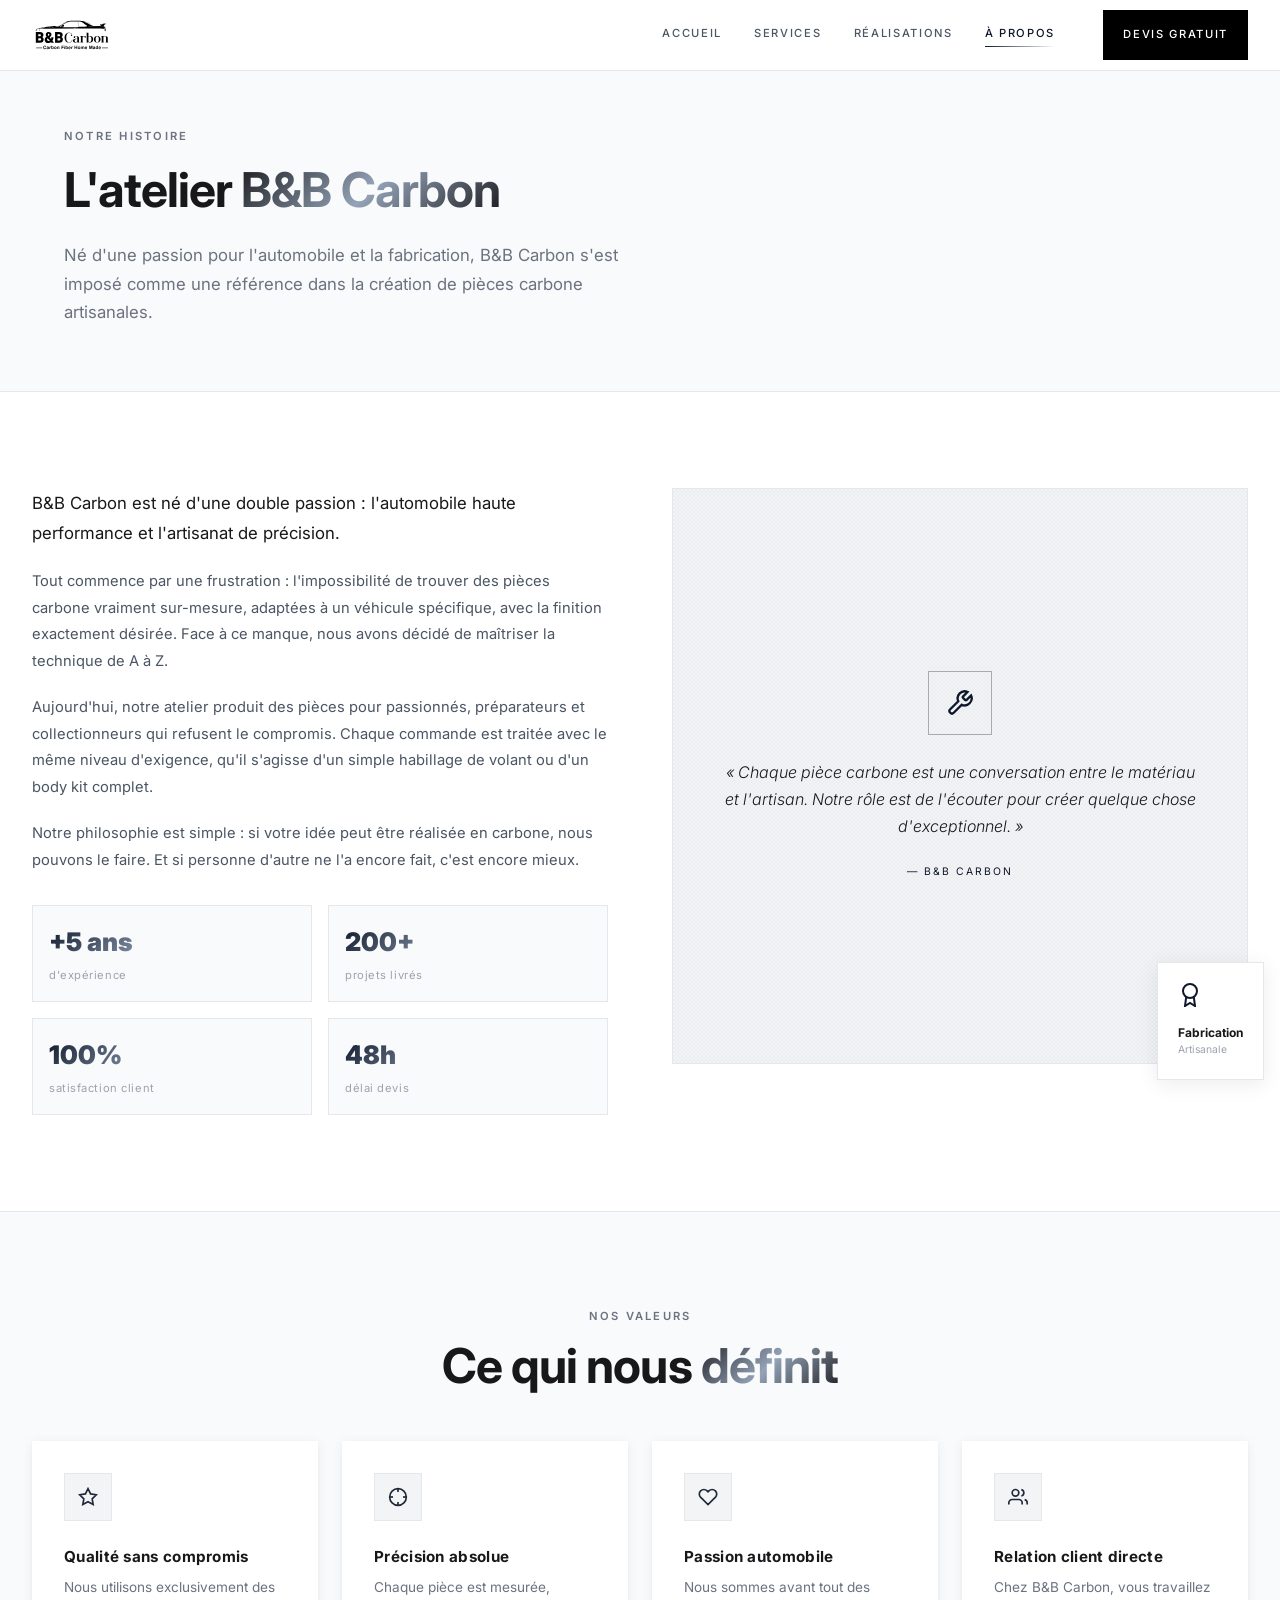
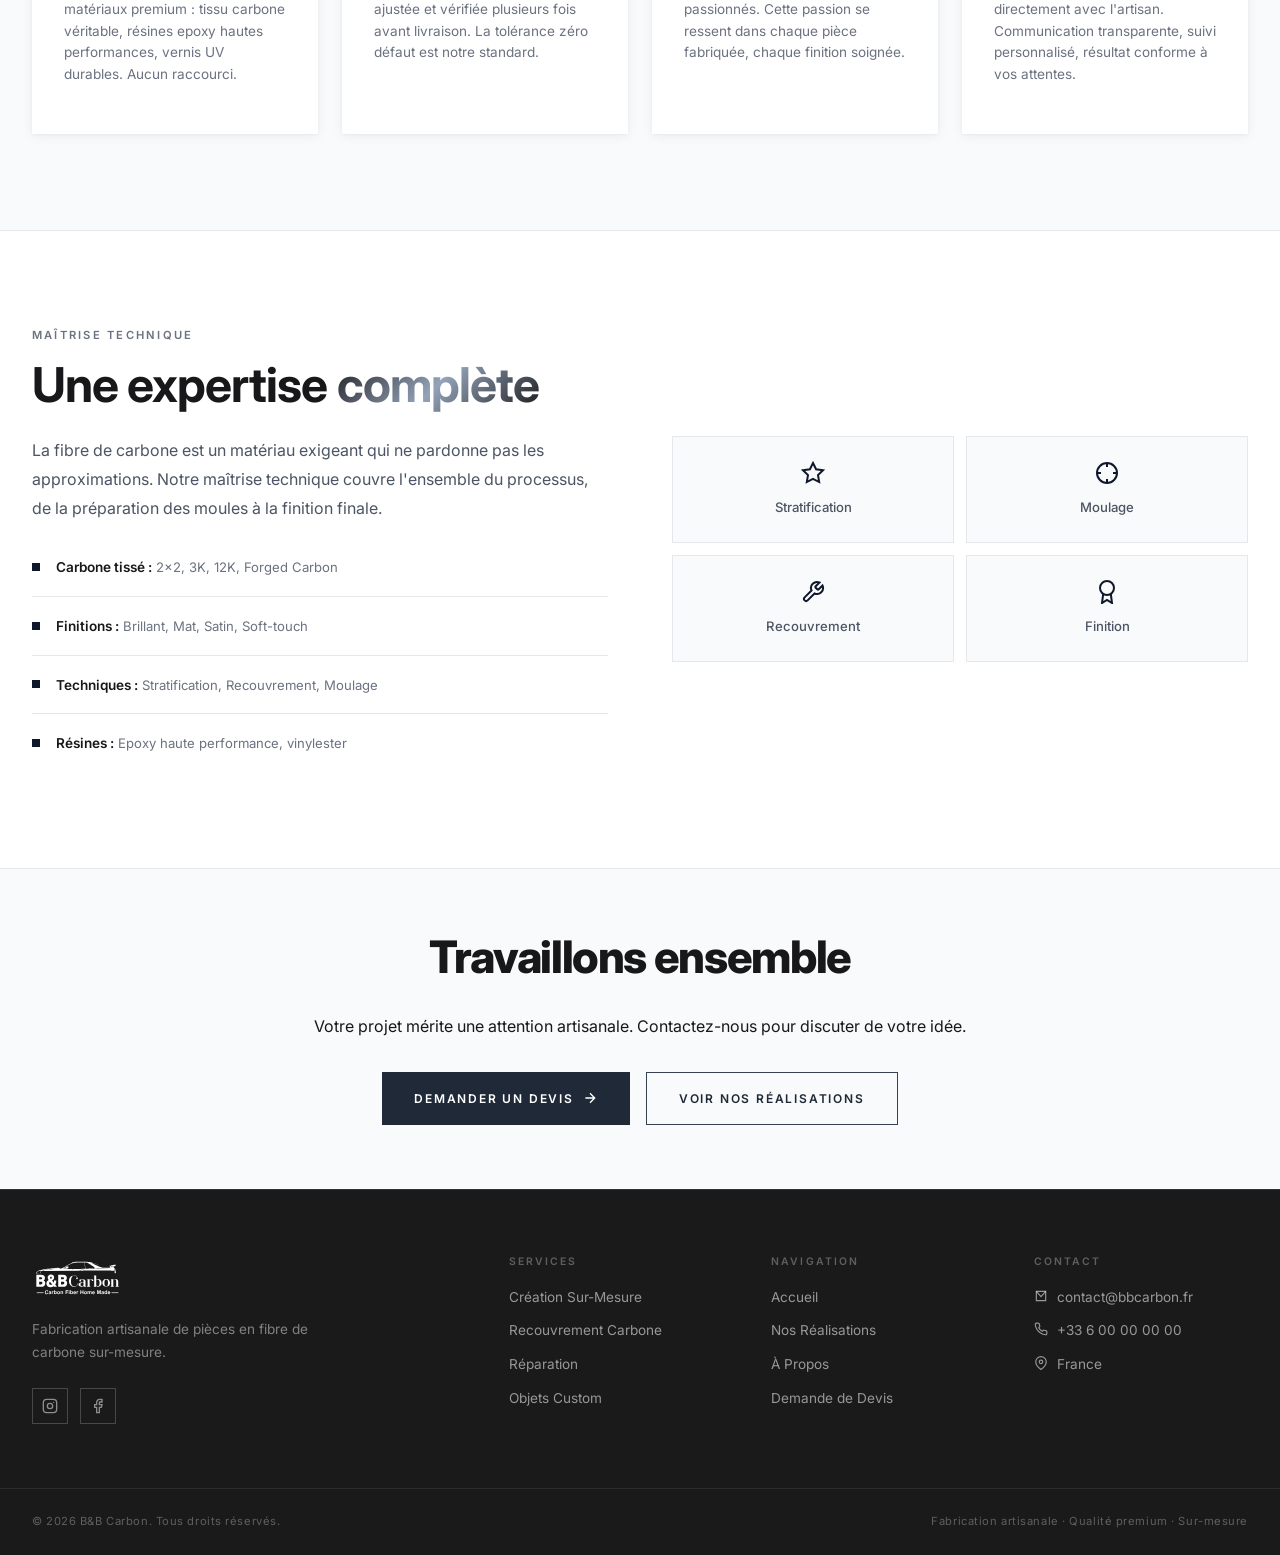
==== commit 54b8745e: "change design" ====
--- a/a-propos.html
+++ b/a-propos.html
@@ -40,7 +40,7 @@
   <section class="page-header">
     <div class="container animate-in">
       <span class="label">Notre Histoire</span>
-      <h1 class="section-title">L'atelier <span class="text-gold">B&B Carbon</span></h1>
+      <h1 class="section-title">L'atelier <span class="text-accent">B&B Carbon</span></h1>
       <p>Né d'une passion pour l'automobile et la fabrication, B&B Carbon s'est imposé comme une référence dans la création de pièces carbone artisanales.</p>
     </div>
   </section>
@@ -102,7 +102,7 @@
     <div class="container">
       <div class="section-center animate-in">
         <span class="label">Nos Valeurs</span>
-        <h2 class="section-title">Ce qui nous <span class="text-gold">définit</span></h2>
+        <h2 class="section-title">Ce qui nous <span class="text-accent">définit</span></h2>
       </div>
       <div class="services-grid" style="margin-top:3rem;">
         <div class="service-card animate-in" style="padding:2rem;">
@@ -143,7 +143,7 @@
       <div class="expertise-grid">
         <div class="animate-in from-left">
           <span class="label">Maîtrise Technique</span>
-          <h2 class="section-title">Une expertise <span class="text-gold">complète</span></h2>
+          <h2 class="section-title">Une expertise <span class="text-accent">complète</span></h2>
           <p style="color:var(--gray-600);line-height:1.8;margin:1.5rem 0 2rem;">La fibre de carbone est un matériau exigeant qui ne pardonne pas les approximations. Notre maîtrise technique couvre l'ensemble du processus, de la préparation des moules à la finition finale.</p>
           <div class="expertise-list">
             <div class="expertise-item">
@@ -200,12 +200,6 @@
 
   <!-- FOOTER -->
   <footer>
-    <div class="footer-cta">
-      <div class="footer-cta-inner">
-        <div><h3>Votre projet en carbone commence ici</h3><p>Devis gratuit et personnalisé sous 48h</p></div>
-        <a href="contact.html" class="btn-white">Demander un Devis</a>
-      </div>
-    </div>
     <div class="footer-main">
       <div class="footer-brand">
         <img src="images/logo.svg" alt="B&B Carbon" />
--- a/css/style.css
+++ b/css/style.css
@@ -4,8 +4,8 @@
 
 /* Variables */
 :root {
-  --gold: #0f172a;
-  --gold-light: #94a3b8;
+  --accent: #0f172a;
+  --accent-light: #94a3b8;
   --charcoal: #1f2937;
   --charcoal-mid: #374151;
   --charcoal-light: #4b5563;
@@ -21,6 +21,7 @@
   --dark-footer: #1a1a1a;
   --max-w: 1280px;
   --px: clamp(1rem, 4vw, 2rem);
+  --edge-px: max(var(--px), calc((100vw - var(--max-w)) / 2 + var(--px)));
 }
 
 /* Reset */
@@ -42,7 +43,7 @@
 ::-webkit-scrollbar { width: 6px; }
 ::-webkit-scrollbar-track { background: #f1f1f1; }
 ::-webkit-scrollbar-thumb { background: var(--gray-300); border-radius: 3px; }
-::-webkit-scrollbar-thumb:hover { background: var(--gold); }
+::-webkit-scrollbar-thumb:hover { background: var(--accent); }
 
 /* ============================================================
    Layout
@@ -74,8 +75,8 @@
   color: var(--zinc-900);
 }
 
-.text-gold {
-  background: linear-gradient(135deg, var(--zinc-900) 0%, var(--gold-light) 50%, var(--zinc-900) 100%);
+.text-accent {
+  background: linear-gradient(135deg, var(--zinc-900) 0%, var(--accent-light) 50%, var(--zinc-900) 100%);
   -webkit-background-clip: text;
   -webkit-text-fill-color: transparent;
   background-clip: text;
@@ -159,6 +160,7 @@
   z-index: 100;
   background: #fff;
   border-bottom: 1px solid var(--gray-200);
+  transition: background 0.35s ease, border-color 0.35s ease;
 }
 
 .nav-inner {
@@ -171,7 +173,7 @@
   height: 70px;
 }
 
-.nav-logo img { height: 42px; width: auto; transition: opacity 0.3s; }
+.nav-logo img { height: 42px; width: auto; transition: opacity 0.3s, filter 0.35s ease; }
 .nav-logo:hover img { opacity: 0.8; }
 
 .nav-links {
@@ -196,12 +198,12 @@
   bottom: -2px; left: 0;
   height: 1px;
   width: 0;
-  background: linear-gradient(to right, var(--gold), transparent);
+  background: linear-gradient(to right, var(--accent), transparent);
   transition: width 0.3s;
 }
 .nav-link:hover { color: var(--zinc-900); }
 .nav-link:hover::after { width: 100%; }
-.nav-link.active { color: var(--gold); }
+.nav-link.active { color: var(--accent); }
 .nav-link.active::after { width: 100%; }
 
 .nav-cta { margin-left: 1rem; padding-top: 1rem; padding-bottom: 1rem; }
@@ -343,13 +345,8 @@
 }
 
 @media (max-width: 640px) {
-  .hero-content {
-    text-align: left;
-  }
-  .hero-inner {
-    display: block;
-    width: 100%;
-  }
+  .hero-content { text-align: left; }
+  .hero-inner { display: block; width: 100%; }
 }
 
 .hero-badge {
@@ -382,6 +379,9 @@
   line-height: 0.95;
   margin-bottom: 1.5rem;
 }
+@media (max-width: 640px) {
+  .hero-title { font-size: clamp(3.5rem, 16vw, 5rem); }
+}
 .hero-title .line-white { display: block; color: #fff; }
 .hero-title .line-dim { display: block; color: rgba(255,255,255,0.4); }
 
@@ -400,14 +400,8 @@
 }
 
 @media (max-width: 480px) {
-  .hero-actions {
-    flex-direction: column;
-  }
-  .hero-actions .btn,
-  .hero-actions .btn-hero-secondary {
-    width: 100%;
-    justify-content: center;
-  }
+  .hero-actions { flex-direction: column; }
+  .hero-actions .btn, .hero-actions .btn-hero-secondary { width: 100%; justify-content: center; }
 }
 
 .btn-hero-secondary {
@@ -421,6 +415,7 @@
   font-weight: 600;
   letter-spacing: 0.15em;
   text-transform: uppercase;
+  text-decoration: none;
   transition: background 0.3s;
   cursor: pointer;
 }
@@ -471,7 +466,7 @@
 .stat-value {
   font-size: clamp(1.8rem, 4vw, 2.5rem);
   font-weight: 900;
-  background: linear-gradient(135deg, var(--gold) 0%, var(--gold-light) 50%, var(--gold) 100%);
+  background: linear-gradient(135deg, var(--accent) 0%, var(--accent-light) 50%, var(--accent) 100%);
   -webkit-background-clip: text;
   -webkit-text-fill-color: transparent;
   background-clip: text;
@@ -546,7 +541,7 @@
   transition: color 0.2s;
   white-space: nowrap;
 }
-.section-link:hover { color: var(--gold); }
+.section-link:hover { color: var(--accent); }
 .section-link svg { transition: transform 0.3s; }
 .section-link:hover svg { transform: translateX(4px); }
 
@@ -562,6 +557,7 @@
 .service-card {
   background: #fff;
   padding: 2rem;
+  position: relative;
   transition: background 0.3s, box-shadow 0.3s, transform 0.3s;
   display: flex;
   flex-direction: column;
@@ -584,13 +580,20 @@
 }
 
 .service-num {
-  font-size: 0.65rem;
+  position: absolute;
+  bottom: 1.25rem;
+  right: 1.5rem;
+  font-size: 5rem;
   font-weight: 900;
-  color: var(--gray-300);
-  letter-spacing: 0.2em;
-  display: block;
-  margin-bottom: 0.75rem;
-}
+  color: var(--gray-200);
+  letter-spacing: -0.05em;
+  line-height: 1;
+  pointer-events: none;
+  transition: color 0.3s;
+  z-index: 0;
+}
+.service-card:hover .service-num { color: var(--gray-300); }
+.service-card > *:not(.service-num) { position: relative; z-index: 1; }
 .service-card h3 {
   font-size: 0.95rem;
   font-weight: 700;
@@ -620,23 +623,47 @@
 .service-card:hover .service-more svg { transform: translateX(4px); }
 
 /* ============================================================
-   Gallery (home)
-   ============================================================ */
-.gallery-section {
+   Gallery dark (home)
+   ============================================================ */
+.gallery-dark {
   padding: 6rem 0;
-  background: var(--gray-50);
-}
+  background: #0d0d0d;
+}
+
+.gallery-dark .label { color: rgba(255,255,255,0.35); }
+.gallery-dark .section-title { color: #fff; }
+.gallery-dark-link { color: rgba(255,255,255,0.38); }
+.gallery-dark-link:hover { color: rgba(255,255,255,0.85); }
+.gallery-dark-link svg { transition: transform 0.3s; }
+.gallery-dark-link:hover svg { transform: translateX(4px); }
 
 .section-center { text-align: center; margin-bottom: 3rem; }
 
-.gallery-grid {
+.gallery-mosaic {
   display: grid;
-  grid-template-columns: 1fr;
-  gap: 1rem;
-  margin-bottom: 2.5rem;
-}
-@media (min-width: 640px) { .gallery-grid { grid-template-columns: repeat(2, 1fr); } }
-@media (min-width: 768px) { .gallery-grid { grid-template-columns: repeat(4, 1fr); } }
+  grid-template-columns: repeat(3, 1fr);
+  grid-template-rows: 300px 240px;
+  gap: 0.5rem;
+}
+.gallery-mosaic .gallery-item { aspect-ratio: unset; }
+.gallery-mosaic .gallery-item:nth-child(1) { grid-row: span 2; }
+.gallery-mosaic .gallery-item:nth-child(2) { grid-column: span 2; }
+
+.gallery-dark .gallery-item { border-color: rgba(255,255,255,0.06); }
+.gallery-dark .gallery-item:hover { border-color: rgba(255,255,255,0.18); }
+
+@media (max-width: 767px) {
+  .gallery-mosaic {
+    grid-template-columns: repeat(2, 1fr);
+    grid-template-rows: auto;
+  }
+  .gallery-mosaic .gallery-item { aspect-ratio: 4/3; }
+  .gallery-mosaic .gallery-item:nth-child(1) { grid-row: auto; }
+  .gallery-mosaic .gallery-item:nth-child(2) { grid-column: auto; }
+}
+@media (max-width: 480px) {
+  .gallery-mosaic { grid-template-columns: 1fr; }
+}
 
 .gallery-item {
   position: relative;
@@ -774,27 +801,6 @@
   border-top: 1px solid rgba(255,255,255,0.1);
 }
 
-.footer-cta {
-  border-bottom: 1px solid rgba(255,255,255,0.1);
-  padding: 3rem var(--px);
-}
-.footer-cta-inner {
-  max-width: var(--max-w);
-  margin: 0 auto;
-  display: flex;
-  flex-direction: column;
-  gap: 1.5rem;
-  align-items: flex-start;
-}
-@media (min-width: 768px) {
-  .footer-cta-inner {
-    flex-direction: row;
-    align-items: center;
-    justify-content: space-between;
-  }
-}
-.footer-cta h3 { font-size: 1.4rem; font-weight: 700; color: #fff; }
-.footer-cta p { color: rgba(255,255,255,0.4); font-size: 0.9rem; margin-top: 0.25rem; }
 
 .footer-main {
   max-width: var(--max-w);
@@ -871,90 +877,578 @@
 .page-header p { color: var(--gray-500); font-size: 1.05rem; max-width: 560px; line-height: 1.7; }
 
 /* ============================================================
+   Services hero
+   ============================================================ */
+.services-hero {
+  position: relative;
+  min-height: 48vh;
+  background: #080808;
+  display: flex;
+  flex-direction: column;
+  overflow: hidden;
+}
+.services-hero-bg {
+  position: absolute;
+  top: 0; right: 0;
+  width: 62%;
+  height: 100%;
+  z-index: 1;
+}
+.services-hero-bg img {
+  width: 100%; height: 100%;
+  object-fit: cover;
+  object-position: center;
+}
+.services-hero-bg::after {
+  content: '';
+  position: absolute;
+  inset: 0;
+  background: linear-gradient(to right, #080808 0%, rgba(8,8,8,0.55) 55%, rgba(8,8,8,0.1) 100%);
+}
+.services-hero-inner {
+  flex: 1;
+  display: flex;
+  align-items: center;
+  position: relative;
+  z-index: 4;
+  padding: calc(70px + 2rem) var(--px) 2rem;
+  position: relative;
+  z-index: 2;
+  max-width: calc(var(--max-w) + 2 * var(--px));
+  margin: 0 auto;
+  width: 100%;
+}
+.services-hero-text { max-width: 560px; }
+
+.services-hero-label {
+  display: inline-flex;
+  align-items: center;
+  gap: 0.75rem;
+  font-size: 0.68rem;
+  font-weight: 600;
+  letter-spacing: 0.22em;
+  text-transform: uppercase;
+  color: var(--accent-light);
+  margin-bottom: 1.75rem;
+}
+.services-hero-label::before {
+  content: '';
+  width: 28px; height: 1px;
+  background: var(--accent-light);
+  flex-shrink: 0;
+}
+.services-hero-title {
+  font-size: clamp(1.8rem, 3.5vw, 3rem);
+  font-weight: 700;
+  color: #fff;
+  line-height: 1.15;
+  letter-spacing: -0.02em;
+  margin: 0 0 0.1em;
+}
+.services-hero-title span { color: var(--accent-light); }
+.services-hero-divider {
+  width: 40px; height: 2px;
+  background: var(--accent-light);
+  margin: 1.75rem 0;
+}
+.services-hero-text p {
+  color: rgba(255,255,255,0.58);
+  font-size: 1rem;
+  line-height: 1.75;
+  margin-bottom: 2.25rem;
+}
+.services-hero-text p strong { color: var(--accent-light); font-weight: 500; }
+.services-hero-cta {
+  display: inline-flex;
+  align-items: center;
+  gap: 0.6rem;
+  padding: 0.9rem 1.75rem;
+  border: 1px solid rgba(255,255,255,0.28);
+  color: #fff;
+  background: transparent;
+  font-size: 0.78rem;
+  font-weight: 600;
+  letter-spacing: 0.1em;
+  text-transform: uppercase;
+  text-decoration: none;
+  transition: background 0.2s, border-color 0.2s;
+}
+.services-hero-cta:hover { background: rgba(255,255,255,0.07); border-color: rgba(255,255,255,0.5); }
+
+.services-hero-stats {
+  position: relative;
+  z-index: 2;
+  display: grid;
+  grid-template-columns: repeat(3, 1fr);
+  background: #000;
+  border-top: 1px solid rgba(255,255,255,0.07);
+  padding: 2rem var(--edge-px);
+  gap: 2rem;
+}
+@media (max-width: 900px) { .services-hero-stats { grid-template-columns: 1fr 1fr; padding: 1.5rem var(--edge-px); } }
+@media (max-width: 500px)  { .services-hero-stats { grid-template-columns: 1fr; } }
+
+.services-hero-stat {
+  display: flex;
+  align-items: flex-start;
+  gap: 0.9rem;
+}
+.services-hero-stat-icon { color: var(--accent-light); flex-shrink: 0; margin-top: 2px; }
+.services-hero-stat strong {
+  display: block;
+  font-size: 0.72rem;
+  font-weight: 700;
+  letter-spacing: 0.12em;
+  text-transform: uppercase;
+  color: #ffffff;
+  margin-bottom: 0.3rem;
+}
+.services-hero-stat span { font-size: 0.82rem; color: rgba(255,255,255,0.48); line-height: 1.45; }
+
+/* ============================================================
+   Services stats band
+   ============================================================ */
+.services-stats-band {
+  background: #0d0d0d;
+  display: grid;
+  grid-template-columns: 1fr auto 1fr auto 1fr auto 1fr;
+  align-items: center;
+  padding: 0 var(--edge-px);
+}
+.ssb-stat {
+  display: flex;
+  flex-direction: column;
+  align-items: center;
+  gap: 0.35rem;
+  padding: 2.25rem 1rem;
+}
+.ssb-num {
+  font-size: clamp(1.6rem, 3vw, 2.5rem);
+  font-weight: 800;
+  color: #fff;
+  letter-spacing: -0.03em;
+  line-height: 1;
+}
+.ssb-label {
+  font-size: 0.65rem;
+  font-weight: 500;
+  letter-spacing: 0.14em;
+  text-transform: uppercase;
+  color: rgba(255,255,255,0.38);
+}
+.ssb-sep {
+  width: 1px;
+  height: 36px;
+  background: rgba(255,255,255,0.1);
+}
+@media (max-width: 600px) {
+  .services-stats-band {
+    grid-template-columns: 1fr 1fr;
+    padding: 0 var(--px);
+  }
+  .ssb-sep { display: none; }
+}
+
+/* ============================================================
    Services page
    ============================================================ */
 .services-list {
-  padding: 3rem 0 6rem;
-  background: #fff;
-}
-.services-list .container { display: flex; flex-direction: column; gap: 0.5rem; }
+  padding: 4rem var(--edge-px) 6rem;
+  background: #fff;
+  display: flex;
+  flex-direction: column;
+  gap: 1.5rem;
+}
 
 .service-block {
-  border: 1px solid var(--gray-200);
-  transition: border-color 0.3s;
-  overflow: hidden;
-}
-.service-block:hover { border-color: var(--gray-300); }
-
-.service-block-inner {
+  background: #111;
+  border-radius: 16px;
   display: grid;
   grid-template-columns: 1fr;
-}
-@media (min-width: 1024px) { .service-block-inner { grid-template-columns: 1fr 1fr; } }
-
-.service-block-left { padding: 3rem; }
-
+  overflow: hidden;
+  border: 1px solid rgba(255,255,255,0.06);
+  box-shadow: 0 8px 32px rgba(0,0,0,0.2);
+  transition: box-shadow 0.3s, transform 0.3s;
+}
+@media (min-width: 768px) {
+  .service-block { grid-template-columns: 55% 45%; min-height: 340px; }
+}
+.service-block:hover { box-shadow: 0 16px 48px rgba(0,0,0,0.3); transform: translateY(-3px); }
+
+.service-block-content {
+  padding: 2rem;
+  display: flex;
+  flex-direction: column;
+  gap: 0.85rem;
+}
 .service-block-meta {
   display: flex;
   align-items: center;
   gap: 1rem;
-  margin-bottom: 1.5rem;
 }
 .service-block-num {
-  font-size: 0.65rem;
-  font-weight: 900;
-  color: rgba(55, 65, 81,0.5);
-  letter-spacing: 0.2em;
-}
-.service-block-meta-line { height: 1px; width: 48px; background: var(--gray-200); }
-.service-block-icon {
-  width: 40px; height: 40px;
-  border: 1px solid rgba(55, 65, 81,0.3);
-  display: flex;
-  align-items: center;
-  justify-content: center;
-  transition: border-color 0.3s;
-}
-.service-block:hover .service-block-icon { border-color: var(--gold); }
-.service-block-icon svg { color: var(--gold); }
-
-.service-block-left h2 { font-size: clamp(1.4rem, 3vw, 2rem); font-weight: 700; color: var(--zinc-900); margin-bottom: 0.25rem; }
-.service-block-left .subtitle { font-size: 0.85rem; color: var(--gold); letter-spacing: 0.05em; margin-bottom: 1rem; }
-.service-block-left > p { color: var(--gray-600); line-height: 1.7; margin-bottom: 2rem; font-size: 0.92rem; }
-
-.service-block-right {
-  padding: 3rem;
-  background: var(--gray-50);
-  border-top: 1px solid var(--gray-200);
-}
-@media (min-width: 1024px) {
-  .service-block-right { border-top: none; border-left: 1px solid var(--gray-200); }
-}
-
-.service-block-right h3 {
-  font-size: 0.65rem;
+  font-size: 0.8rem;
+  font-weight: 700;
+  color: var(--accent-light);
+  letter-spacing: 0.15em;
+}
+.service-block-meta-line { height: 1px; width: 48px; background: rgba(255,255,255,0.15); }
+
+.service-block-content h2 {
+  font-size: clamp(1.6rem, 2.5vw, 2.25rem);
+  font-weight: 800;
+  text-transform: uppercase;
+  color: #fff;
+  line-height: 1.1;
+  margin: 0;
+}
+.service-block-content .subtitle {
+  font-size: 0.875rem;
+  color: var(--accent-light);
+  font-weight: 500;
+  margin: 0;
+}
+.service-block-content > p:not(.subtitle) {
+  color: rgba(255,255,255,0.55);
+  font-size: 0.9rem;
+  line-height: 1.65;
+  margin: 0;
+}
+
+.service-features { display: flex; flex-direction: column; gap: 0.6rem; margin: 0; }
+.service-feature {
+  display: flex;
+  align-items: flex-start;
+  gap: 0.65rem;
+  font-size: 0.85rem;
+  color: rgba(255,255,255,0.7);
+}
+.service-feature svg { color: var(--accent-light); flex-shrink: 0; margin-top: 2px; }
+
+.service-examples-wrap { margin-top: auto; }
+.service-examples-label {
+  display: block;
+  font-size: 0.62rem;
   font-weight: 600;
-  letter-spacing: 0.2em;
-  text-transform: uppercase;
-  color: var(--gray-400);
-  margin-bottom: 1.25rem;
-}
-.service-features { display: flex; flex-direction: column; gap: 0.75rem; margin-bottom: 2rem; }
-.service-feature {
-  display: flex;
-  align-items: flex-start;
-  gap: 0.75rem;
-  font-size: 0.85rem;
-  color: var(--gray-600);
-}
-.service-feature svg { color: var(--gold); flex-shrink: 0; margin-top: 2px; }
-.service-examples { display: flex; flex-wrap: wrap; gap: 0.5rem; }
+  letter-spacing: 0.15em;
+  text-transform: uppercase;
+  color: rgba(255,255,255,0.3);
+  margin-bottom: 0.6rem;
+}
+.service-examples { display: flex; flex-wrap: wrap; gap: 0.4rem; }
 .service-tag {
   font-size: 0.7rem;
   padding: 0.25rem 0.75rem;
+  border: 1px solid rgba(255,255,255,0.15);
+  color: rgba(255,255,255,0.5);
+  background: transparent;
+}
+
+.btn-outline-white {
+  display: inline-flex;
+  align-items: center;
+  gap: 0.5rem;
+  padding: 0.75rem 1.5rem;
+  border: 1px solid rgba(255,255,255,0.25);
+  color: #fff;
+  background: transparent;
+  font-size: 0.85rem;
+  font-weight: 600;
+  letter-spacing: 0.05em;
+  text-decoration: none;
+  transition: background 0.2s, border-color 0.2s;
+  align-self: flex-start;
+}
+.btn-outline-white:hover {
+  background: rgba(255,255,255,0.08);
+  border-color: rgba(255,255,255,0.45);
+}
+
+.service-block-image {
+  position: relative;
+  overflow: hidden;
+  min-height: 280px;
+}
+.service-block-image::before {
+  content: '';
+  position: absolute;
+  inset: 0;
+  background: linear-gradient(to bottom, #111 0%, transparent 25%);
+  z-index: 1;
+  pointer-events: none;
+}
+@media (min-width: 768px) {
+  .service-block-image::before { background: linear-gradient(to right, #111 0%, transparent 35%); }
+}
+.service-block-image img {
+  width: 100%;
+  height: 100%;
+  object-fit: cover;
+  transition: transform 0.6s ease;
+}
+.service-block:hover .service-block-image img { transform: scale(1.04); }
+
+/* Service Block V2 — 3-column horizontal light layout */
+.service-block-v2 {
+  background: #fff;
+  overflow: hidden;
+  display: grid;
+  grid-template-columns: 1fr;
   border: 1px solid var(--gray-200);
+  box-shadow: 0 4px 24px rgba(0,0,0,0.07), 0 1px 4px rgba(0,0,0,0.04);
+}
+@media (max-width: 899px) {
+  .sv2-reverse .sv2-image { order: -1; }
+}
+@media (min-width: 900px) {
+  .service-block-v2 { grid-template-columns: 38% 1fr 1fr; min-height: 480px; }
+  .service-block-v2.sv2-reverse { grid-template-columns: 1fr 1fr 38%; }
+  .sv2-reverse .sv2-main { padding-left: var(--px); }
+}
+
+.sv2-image {
+  position: relative;
+  overflow: hidden;
+  min-height: 260px;
+}
+.sv2-image img {
+  width: 100%;
+  height: 100%;
+  object-fit: cover;
+}
+
+.sv2-main {
+  display: flex;
+  flex-direction: column;
+  overflow: hidden;
+}
+@media (min-width: 900px) {
+  .sv2-main { flex-direction: row; align-items: stretch; }
+}
+
+.sv2-text {
+  padding: 3rem var(--px);
+  display: flex;
+  flex-direction: column;
+  gap: 1rem;
+  justify-content: center;
+  flex: 1 1 55%;
+  min-width: 0;
+}
+
+.sv2-product-img {
+  position: relative;
+  overflow: hidden;
+  height: 220px;
+}
+.sv2-product-img::after {
+  content: '';
+  position: absolute;
+  inset: 0;
+  background: linear-gradient(to bottom, transparent 50%, #fff 100%);
+  z-index: 1;
+  pointer-events: none;
+}
+.sv2-product-img img {
+  width: 100%;
+  height: 100%;
+  object-fit: cover;
+  object-position: center;
+  display: block;
+}
+@media (min-width: 900px) {
+  .sv2-product-img {
+    flex: 0 0 45%;
+    height: auto;
+  }
+  .sv2-product-img::after {
+    background: linear-gradient(to right, #fff 0%, transparent 35%);
+  }
+}
+
+.sv2-header {
+  display: flex;
+  align-items: center;
+  gap: 0.75rem;
+}
+.sv2-num {
+  font-size: 1.75rem;
+  font-weight: 800;
+  color: var(--gray-300);
+  letter-spacing: -0.02em;
+  line-height: 1;
+}
+.sv2-dash { color: var(--gray-400); font-size: 1.1rem; }
+.sv2-icon {
+  width: 34px;
+  height: 34px;
+  border: 1.5px solid var(--zinc-900);
+  display: flex;
+  align-items: center;
+  justify-content: center;
+  flex-shrink: 0;
+}
+.sv2-icon svg { color: var(--zinc-900); }
+
+.sv2-main h2 {
+  font-size: clamp(1.6rem, 2.5vw, 2.25rem);
+  font-weight: 800;
+  text-transform: uppercase;
+  color: var(--zinc-900);
+  line-height: 1.1;
+  margin: 0;
+  letter-spacing: -0.01em;
+}
+.sv2-subtitle {
   color: var(--gray-500);
-  background: #fff;
+  font-size: 0.9rem;
+  margin: 0;
+}
+.sv2-desc {
+  color: var(--gray-600);
+  font-size: 0.875rem;
+  line-height: 1.7;
+  margin: 0;
+}
+.sv2-btn {
+  display: inline-flex;
+  align-items: center;
+  gap: 0.6rem;
+  padding: 0.875rem 1.75rem;
+  background: var(--zinc-900);
+  color: #fff;
+  font-size: 0.72rem;
+  font-weight: 700;
+  letter-spacing: 0.1em;
+  text-transform: uppercase;
+  text-decoration: none;
+  width: fit-content;
+  transition: background 0.2s;
+}
+.sv2-btn:hover { background: #333; }
+
+.sv2-details {
+  padding: 2rem 1.75rem;
+  display: flex;
+  flex-direction: column;
+  gap: 0.85rem;
+  background: #fff;
+  box-shadow: 0 4px 32px rgba(0,0,0,0.09), 0 1px 6px rgba(0,0,0,0.05);
+}
+@media (min-width: 900px) {
+  .sv2-details {
+    justify-content: center;
+    align-self: center;
+    margin: 2rem var(--px);
+  }
+
+  /* Normal (image | main | details) : marge droite alignée avec le container. */
+  .service-block-v2:not(.sv2-reverse) .sv2-details {
+    margin-right: min(var(--edge-px), calc(var(--px) + 10vw));
+    margin-left: var(--px);
+  }
+
+  /* Reverse (main | details | image) : carte décalée vers l'image, taille identique aux sections normales. */
+  .sv2-reverse .sv2-details {
+    margin-left: min(var(--edge-px), calc(var(--px) + 10vw));
+    margin-right: var(--px);
+  }
+}
+
+.sv2-section-label {
+  font-size: 0.6rem;
+  font-weight: 700;
+  letter-spacing: 0.18em;
+  text-transform: uppercase;
+  color: var(--zinc-900);
+  display: block;
+}
+.sv2-features {
+  list-style: none;
+  margin: 0 0 0.75rem;
+  padding: 0;
+  display: flex;
+  flex-direction: column;
+  gap: 0.55rem;
+}
+.sv2-feature {
+  display: flex;
+  align-items: flex-start;
+  gap: 0.5rem;
+  font-size: 0.815rem;
+  color: var(--gray-600);
+  line-height: 1.45;
+}
+.sv2-feature svg { color: var(--gray-400); flex-shrink: 0; margin-top: 1px; }
+
+/* Service Design New — Layout sans image avec détails à droite */
+.service-design-new {
+  display: grid;
+  grid-template-columns: 1fr;
+}
+@media (min-width: 900px) {
+  .service-design-new {
+    grid-template-columns: 55% 45%;
+    min-height: auto;
+  }
+}
+
+.service-design-new .sv2-image {
+  display: none;
+}
+
+.sv2-dot {
+  display: inline-flex;
+  width: 6px;
+  height: 6px;
+  border-radius: 50%;
+  background: var(--gray-400);
+  flex-shrink: 0;
+  margin-top: 4px;
+}
+
+.sv2-details-right {
+  display: flex;
+  flex-direction: column;
+  gap: 1.75rem;
+  background: #f9fafb;
+  box-shadow: none;
+  padding: 2.5rem 2rem;
+  border-left: 1px solid var(--gray-200);
+}
+@media (min-width: 900px) {
+  .sv2-details-right {
+    margin: 0 !important;
+    padding: 2.5rem 2rem;
+    align-self: stretch;
+  }
+}
+
+.sv2-examples {
+  display: flex;
+  flex-wrap: wrap;
+  gap: 0.6rem;
+  margin-top: 0.5rem;
+}
+
+.sv2-example-tag {
+  display: inline-flex;
+  align-items: center;
+  gap: 0.5rem;
+  padding: 0.5rem 1rem;
+  background: #fff;
+  border: 1px solid var(--gray-300);
+  border-radius: 20px;
+  font-size: 0.75rem;
+  font-weight: 500;
+  color: var(--gray-600);
+  letter-spacing: 0.05em;
+  transition: all 0.2s;
+}
+.sv2-example-tag:hover {
+  border-color: var(--zinc-900);
+  color: var(--zinc-900);
+  background: var(--gray-100);
 }
 
 /* Process */
@@ -966,8 +1460,8 @@
 .process-grid {
   display: grid;
   grid-template-columns: 1fr;
-  gap: 1px;
-  background: var(--gray-200);
+  gap: 1.25rem;
+  background: transparent;
 }
 @media (min-width: 640px) { .process-grid { grid-template-columns: repeat(2, 1fr); } }
 @media (min-width: 1024px) { .process-grid { grid-template-columns: repeat(4, 1fr); } }
@@ -975,9 +1469,10 @@
 .process-step {
   background: #fff;
   padding: 2rem;
-  transition: background 0.3s;
-}
-.process-step:hover { background: var(--gray-50); }
+  transition: background 0.3s, box-shadow 0.3s, transform 0.3s;
+  box-shadow: 0 2px 12px rgba(0,0,0,0.05), 0 1px 3px rgba(0,0,0,0.04);
+}
+.process-step:hover { background: var(--gray-50); box-shadow: 0 8px 32px rgba(0,0,0,0.1); transform: translateY(-2px); }
 .process-num {
   font-size: 3.5rem;
   font-weight: 900;
@@ -1088,7 +1583,7 @@
   border: 1px solid;
   background: #fff;
 }
-.project-category-badge.interior { border-color: rgba(55, 65, 81,0.4); color: var(--gold); }
+.project-category-badge.interior { border-color: rgba(55, 65, 81,0.4); color: var(--accent); }
 .project-category-badge.exterior { border-color: var(--gray-300); color: var(--gray-600); }
 .project-category-badge.custom { border-color: rgba(55, 65, 81,0.35); color: var(--charcoal-mid); }
 
@@ -1111,7 +1606,7 @@
   margin-bottom: 0.25rem;
   transition: color 0.2s;
 }
-.project-card:hover .project-info h3 { color: var(--gold); }
+.project-card:hover .project-info h3 { color: var(--accent); }
 .project-info p { font-size: 0.75rem; color: var(--gray-500); margin-bottom: 0.75rem; }
 .project-tags { display: flex; flex-wrap: wrap; gap: 0.4rem; }
 .project-tag { font-size: 0.65rem; padding: 0.2rem 0.5rem; background: var(--gray-100); color: var(--gray-500); }
@@ -1150,7 +1645,7 @@
 .story-stat-val {
   font-size: 1.6rem;
   font-weight: 900;
-  background: linear-gradient(135deg, var(--gold) 0%, var(--gold-light) 50%, var(--gold) 100%);
+  background: linear-gradient(135deg, var(--accent) 0%, var(--accent-light) 50%, var(--accent) 100%);
   -webkit-background-clip: text;
   -webkit-text-fill-color: transparent;
   background-clip: text;
@@ -1195,7 +1690,7 @@
   margin-bottom: 1.5rem;
   position: relative;
 }
-.story-visual-icon svg { color: var(--gold); }
+.story-visual-icon svg { color: var(--accent); }
 .story-quote {
   font-size: 1rem;
   font-weight: 300;
@@ -1209,7 +1704,7 @@
   font-size: 0.65rem;
   letter-spacing: 0.2em;
   text-transform: uppercase;
-  color: var(--gold);
+  color: var(--accent);
   position: relative;
 }
 
@@ -1222,7 +1717,7 @@
   padding: 1.25rem;
   box-shadow: 0 4px 20px rgba(0,0,0,0.08);
 }
-.story-badge svg { color: var(--gold); margin-bottom: 0.5rem; }
+.story-badge svg { color: var(--accent); margin-bottom: 0.5rem; }
 .story-badge-title { font-size: 0.75rem; font-weight: 700; color: var(--zinc-900); }
 .story-badge-sub { font-size: 0.65rem; color: var(--gray-400); }
 
@@ -1254,7 +1749,7 @@
   border-bottom: 1px solid var(--gray-200);
 }
 .expertise-item:last-child { border-bottom: none; }
-.expertise-dot { width: 8px; height: 8px; background: var(--gold); flex-shrink: 0; }
+.expertise-dot { width: 8px; height: 8px; background: var(--accent); flex-shrink: 0; }
 .expertise-item-label { font-size: 0.85rem; font-weight: 600; color: var(--zinc-900); }
 .expertise-item-desc { font-size: 0.82rem; color: var(--gray-500); }
 
@@ -1275,7 +1770,7 @@
   transition: all 0.3s;
 }
 .expertise-card:hover { border-color: var(--gray-300); background: #fff; }
-.expertise-card svg { color: var(--gold); }
+.expertise-card svg { color: var(--accent); }
 .expertise-card span { font-size: 0.82rem; font-weight: 500; color: var(--gray-600); }
 
 /* ============================================================
@@ -1321,15 +1816,15 @@
   justify-content: center;
   flex-shrink: 0;
 }
-.contact-info-icon svg { color: var(--gold); }
+.contact-info-icon svg { color: var(--accent); }
 .contact-info-label { font-size: 0.7rem; color: var(--gray-400); margin-bottom: 0.15rem; }
 .contact-info-value { font-size: 0.88rem; color: var(--zinc-900); }
 .contact-info-value a { transition: color 0.2s; }
-.contact-info-value a:hover { color: var(--gold); }
+.contact-info-value a:hover { color: var(--accent); }
 
 .why-list { display: flex; flex-direction: column; gap: 0.75rem; }
 .why-item { display: flex; align-items: flex-start; gap: 0.5rem; font-size: 0.85rem; color: var(--gray-600); }
-.why-check { color: var(--gold); flex-shrink: 0; margin-top: 2px; }
+.why-check { color: var(--accent); flex-shrink: 0; margin-top: 2px; }
 
 .contact-form-wrap {
   background: #fff;
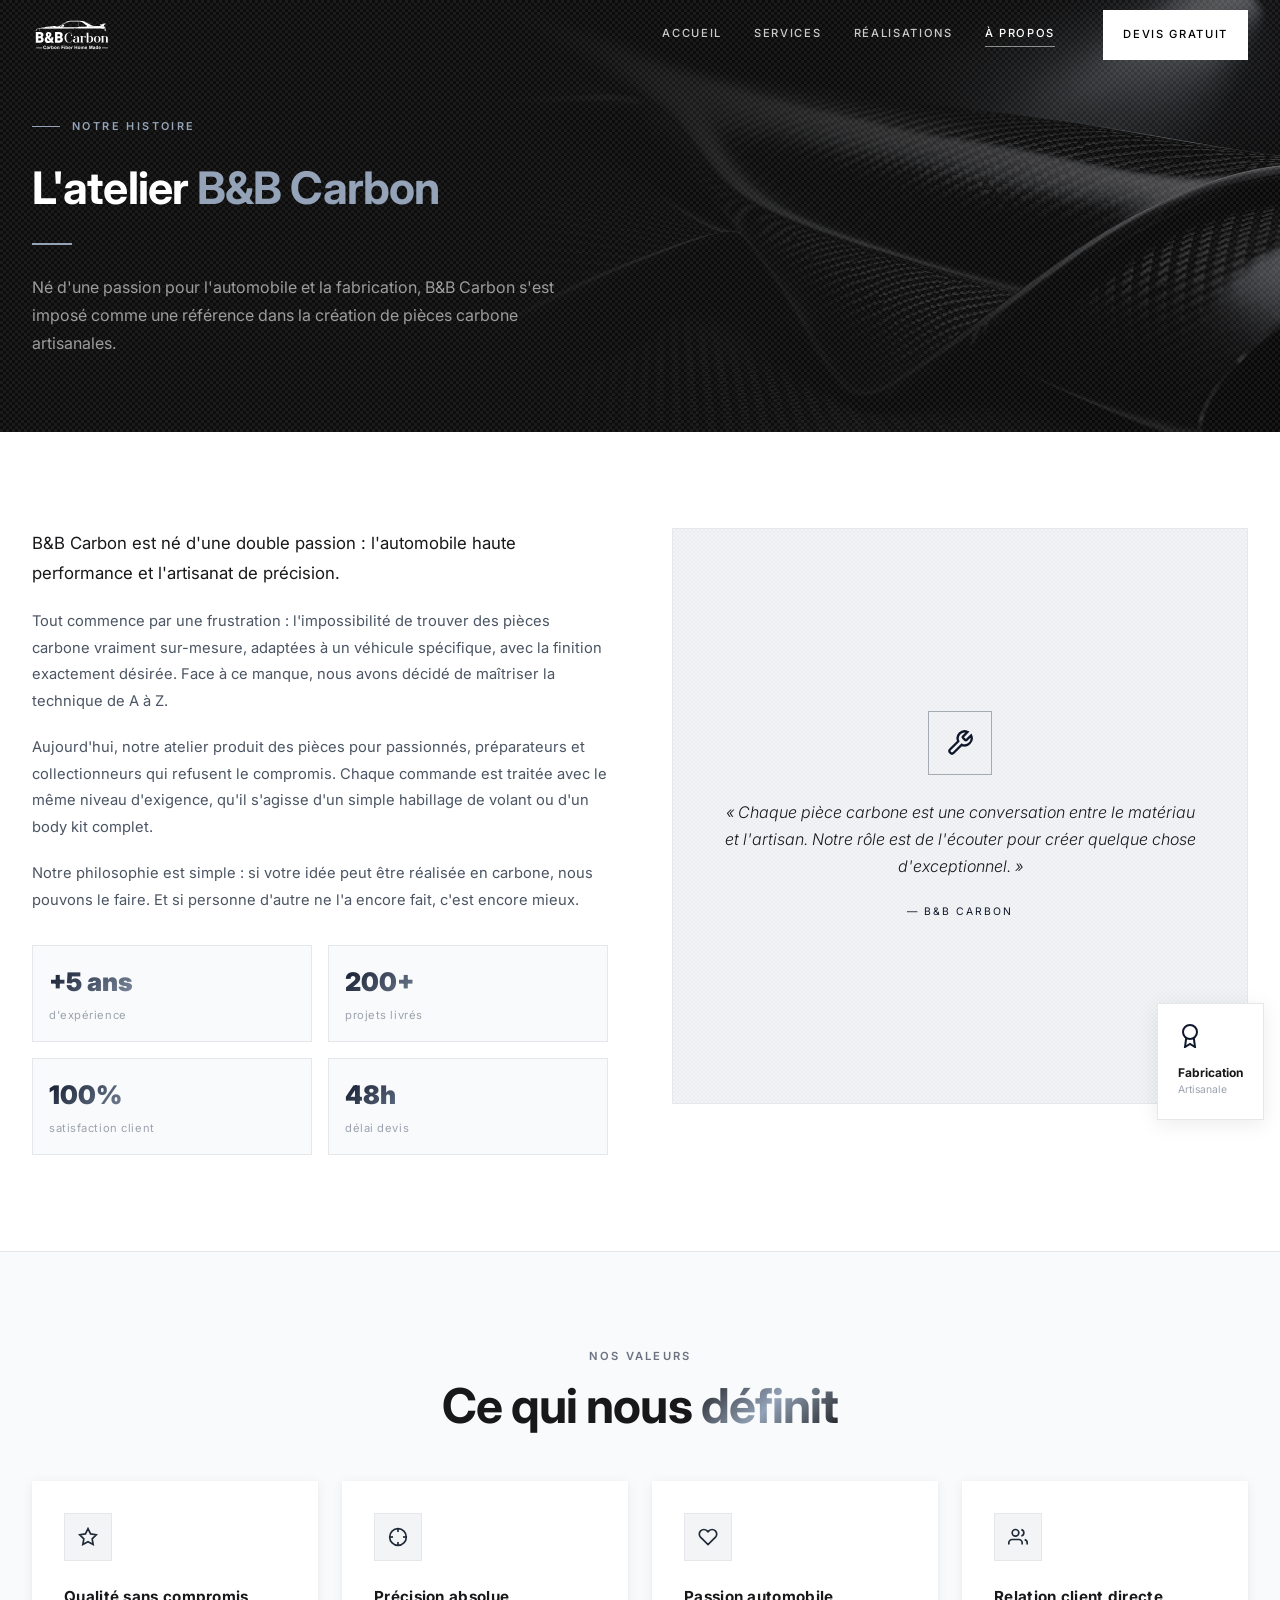
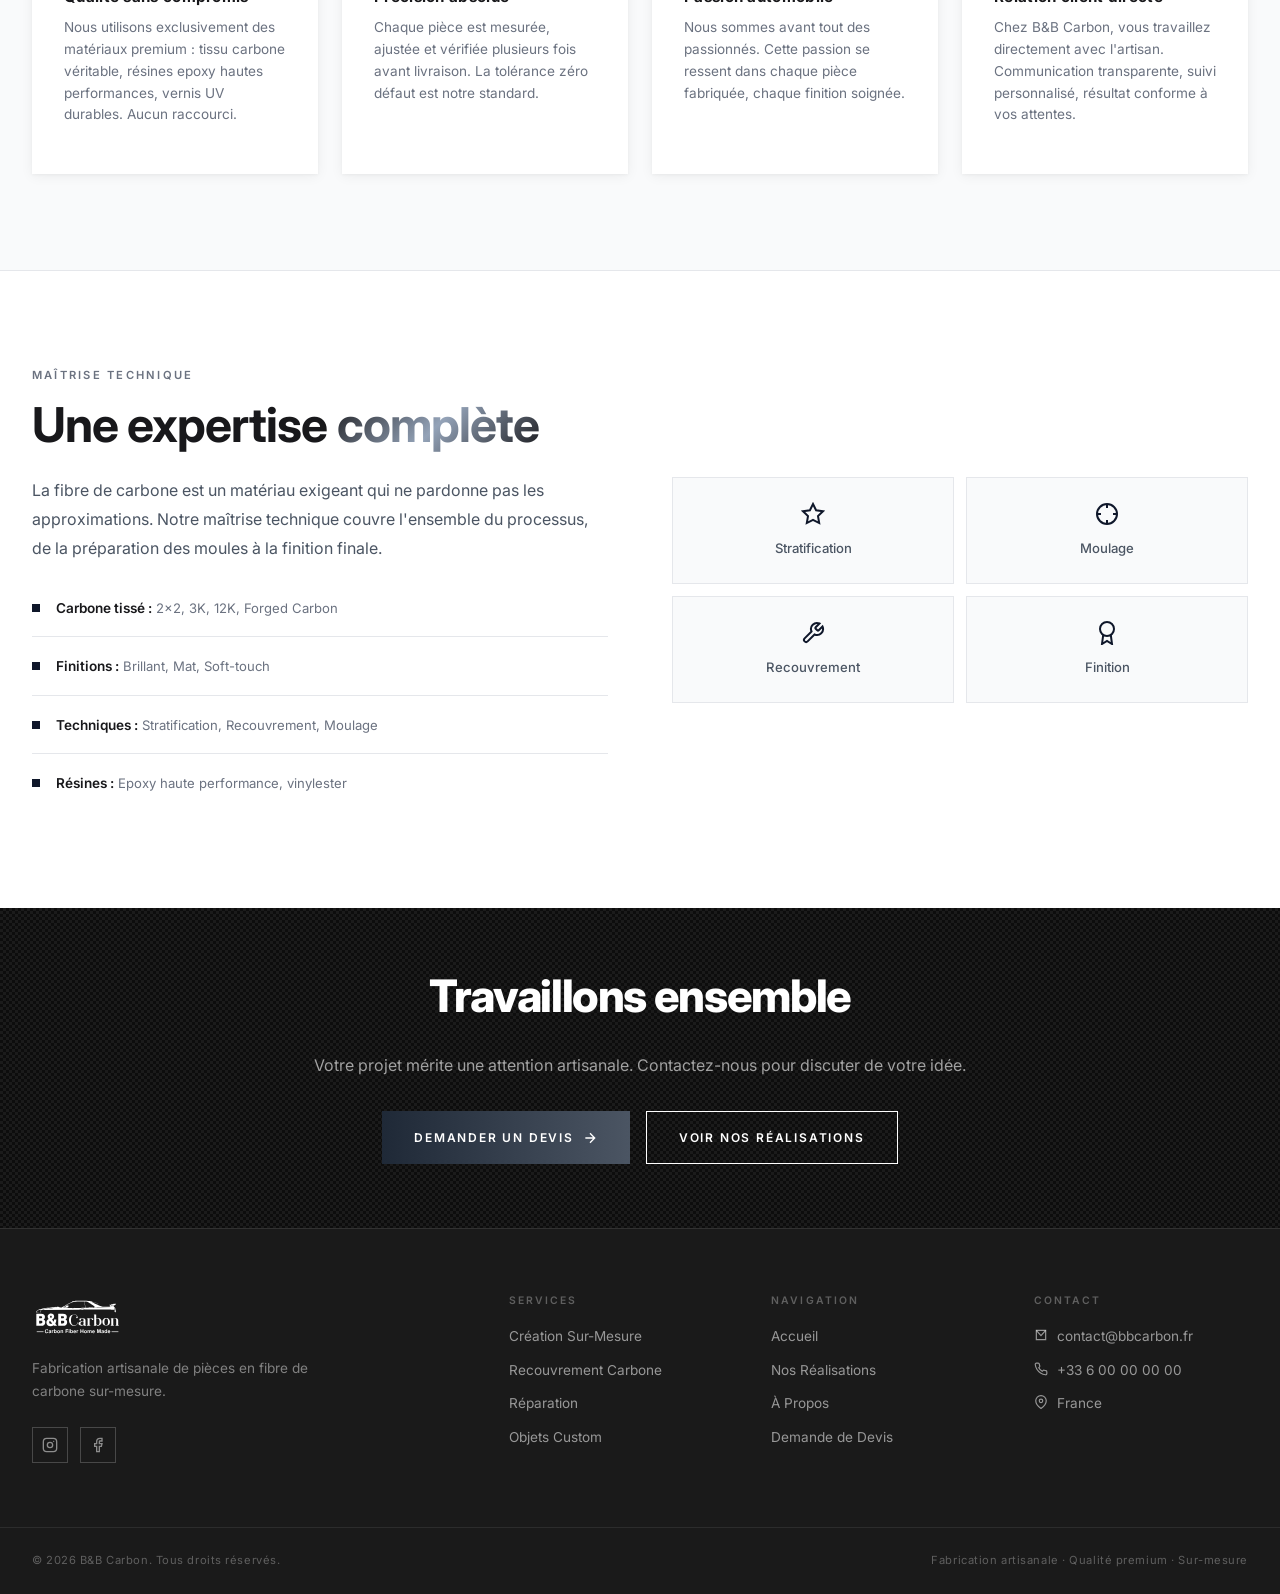
==== commit 531b8c6a: "add images and new header design" ====
--- a/a-propos.html
+++ b/a-propos.html
@@ -8,12 +8,41 @@
   <link rel="preconnect" href="https://fonts.googleapis.com" />
   <link href="https://fonts.googleapis.com/css2?family=Inter:wght@300;400;500;600;700;800;900&display=swap" rel="stylesheet" />
   <link rel="stylesheet" href="css/style.css" />
+  <style>
+    .nav { background: transparent; border-bottom-color: transparent; }
+    .nav-logo img { filter: brightness(0) invert(1); }
+    .nav-link { color: rgba(255,255,255,0.78); }
+    .nav-link:hover { color: #fff; }
+    .nav-link::after { background: rgba(255,255,255,0.5); }
+    .nav-link.active { color: #fff; }
+    .nav-link.active::after { background: rgba(255,255,255,0.5); }
+    .nav-cta.btn-primary { background: #fff; color: #000; }
+    .nav-cta.btn-primary:hover { background: rgba(255,255,255,0.9); box-shadow: none; }
+    .nav-toggle .bar { background: #fff; }
+
+    .cta-carbon {
+      background-color: #0d0d0d;
+      background-image:
+        linear-gradient(45deg, rgba(255,255,255,0.06) 25%, transparent 25%),
+        linear-gradient(-45deg, rgba(255,255,255,0.06) 25%, transparent 25%),
+        linear-gradient(45deg, transparent 75%, rgba(255,255,255,0.06) 75%),
+        linear-gradient(-45deg, transparent 75%, rgba(255,255,255,0.06) 75%);
+      background-size: 6px 6px;
+      background-position: 0 0, 0 3px, 3px -3px, -3px 0px;
+      border-top: none;
+    }
+    .cta-carbon h2 { color: #fff; }
+    .cta-carbon p { color: rgba(255,255,255,0.6); }
+    .cta-carbon .label { color: rgba(255,255,255,0.4); }
+    .cta-carbon .btn-secondary { color: #fff; border-color: #fff; }
+    .cta-carbon .btn-secondary:hover { background: #fff; color: #000; }
+  </style>
 </head>
 <body>
 
   <nav class="nav">
     <div class="nav-inner">
-      <a href="index.html" class="nav-logo"><img src="images/logo_noir.svg" alt="B&B Carbon" /></a>
+      <a href="index.html" class="nav-logo"><img src="images/logo.svg" alt="B&B Carbon" /></a>
       <div class="nav-links">
         <a href="index.html" class="nav-link">Accueil</a>
         <a href="services.html" class="nav-link">Services</a>
@@ -37,11 +66,17 @@
   </div>
 
   <!-- EN-TÊTE -->
-  <section class="page-header">
-    <div class="container animate-in">
-      <span class="label">Notre Histoire</span>
-      <h1 class="section-title">L'atelier <span class="text-accent">B&B Carbon</span></h1>
-      <p>Né d'une passion pour l'automobile et la fabrication, B&B Carbon s'est imposé comme une référence dans la création de pièces carbone artisanales.</p>
+  <section class="services-hero">
+    <div class="services-hero-bg">
+      <img src="images/header_a_propos.png" alt="" aria-hidden="true" />
+    </div>
+    <div class="services-hero-inner">
+      <div class="services-hero-text animate-in">
+        <span class="services-hero-label">Notre Histoire</span>
+        <h1 class="services-hero-title">L'atelier <span>B&B Carbon</span></h1>
+        <div class="services-hero-divider"></div>
+        <p>Né d'une passion pour l'automobile et la fabrication, B&B Carbon s'est imposé comme une référence dans la création de pièces carbone artisanales.</p>
+      </div>
     </div>
   </section>
 
@@ -152,7 +187,7 @@
             </div>
             <div class="expertise-item">
               <div class="expertise-dot"></div>
-              <div><span class="expertise-item-label">Finitions :</span> <span class="expertise-item-desc">Brillant, Mat, Satin, Soft-touch</span></div>
+              <div><span class="expertise-item-label">Finitions :</span> <span class="expertise-item-desc">Brillant, Mat, Soft-touch</span></div>
             </div>
             <div class="expertise-item">
               <div class="expertise-dot"></div>
@@ -187,9 +222,9 @@
   </section>
 
   <!-- CTA -->
-  <section class="cta-section" style="border-top:1px solid var(--gray-200); background:var(--gray-50);">
+  <section class="cta-section cta-carbon">
     <div class="animate-in">
-      <h2 style="color:var(--zinc-900);">Travaillons ensemble</h2>
+      <h2>Travaillons ensemble</h2>
       <p>Votre projet mérite une attention artisanale. Contactez-nous pour discuter de votre idée.</p>
       <div style="display:flex;flex-wrap:wrap;gap:1rem;justify-content:center;">
         <a href="contact.html" class="btn btn-primary">Demander un Devis <svg width="16" height="16" fill="none" stroke="currentColor" stroke-width="2" viewBox="0 0 24 24"><path d="M5 12h14M12 5l7 7-7 7"/></svg></a>
--- a/css/style.css
+++ b/css/style.css
@@ -211,6 +211,18 @@
 .nav-cta.btn-primary:hover { background: #222; box-shadow: 0 4px 16px rgba(0,0,0,0.35); }
 .nav-cta::after { display: none !important; }
 
+/* Nav scrolled — commun à toutes les pages */
+.nav.scrolled { background: #fff; border-bottom-color: var(--gray-200); }
+.nav.scrolled .nav-logo img { filter: brightness(0); }
+.nav.scrolled .nav-link { color: var(--gray-600); }
+.nav.scrolled .nav-link:hover { color: var(--zinc-900); }
+.nav.scrolled .nav-link::after { background: linear-gradient(to right, var(--zinc-900), transparent); }
+.nav.scrolled .nav-link.active { color: var(--zinc-900); }
+.nav.scrolled .nav-link.active::after { background: linear-gradient(to right, var(--zinc-900), transparent); }
+.nav.scrolled .nav-cta.btn-primary { background: #000; color: #fff; }
+.nav.scrolled .nav-cta.btn-primary:hover { background: #222; box-shadow: 0 4px 16px rgba(0,0,0,0.35); }
+.nav.scrolled .nav-toggle .bar { background: var(--zinc-900); }
+
 .nav-toggle {
   display: none;
   background: none;
@@ -451,33 +463,32 @@
   background: var(--gray-50);
   border-top: 1px solid var(--gray-200);
   border-bottom: 1px solid var(--gray-200);
-  padding: 3rem var(--px);
 }
 .stats-grid {
-  max-width: var(--max-w);
-  margin: 0 auto;
   display: grid;
-  grid-template-columns: repeat(2, 1fr);
+  grid-template-columns: repeat(4, 1fr);
   gap: 2rem;
-}
-@media (min-width: 768px) { .stats-grid { grid-template-columns: repeat(4, 1fr); } }
+  padding: 3rem 0;
+}
+@media (max-width: 640px) { .stats-grid { grid-template-columns: repeat(2, 1fr); gap: 1.5rem; } }
 
 .stat { text-align: center; }
+
 .stat-value {
-  font-size: clamp(1.8rem, 4vw, 2.5rem);
-  font-weight: 900;
-  background: linear-gradient(135deg, var(--accent) 0%, var(--accent-light) 50%, var(--accent) 100%);
-  -webkit-background-clip: text;
-  -webkit-text-fill-color: transparent;
-  background-clip: text;
+  font-size: clamp(1.6rem, 3vw, 2.4rem);
+  font-weight: 800;
+  color: var(--charcoal);
   display: block;
-  margin-bottom: 0.25rem;
+  letter-spacing: -0.02em;
+  line-height: 1.1;
+  margin-bottom: 0.35rem;
 }
 .stat-label {
-  font-size: 0.65rem;
-  letter-spacing: 0.2em;
-  text-transform: uppercase;
-  color: var(--gray-500);
+  font-size: 0.62rem;
+  letter-spacing: 0.18em;
+  text-transform: uppercase;
+  color: var(--gray-400);
+  font-weight: 500;
 }
 
 /* ============================================================
@@ -494,25 +505,28 @@
   position: absolute;
   inset: 0;
   display: flex;
-  align-items: center;
+  align-items: flex-start;
   justify-content: center;
   pointer-events: none;
   overflow: hidden;
 }
 .services-bg-logo img {
-  width: 100%;
-  max-width: 600px;
+  width: 90%;
+  max-width: 480px;
   opacity: 0.08;
   object-fit: contain;
   clip-path: inset(0 0 58% 0);
 }
+@media (max-width: 1023px) {
+  .services-bg-logo img {
+    clip-path: none;
+    opacity: 0.05;
+  }
+}
 @media (min-width: 1024px) {
-  .services-bg-logo {
-    align-items: flex-start;
-  }
   .services-bg-logo img {
     max-width: 1050px;
-    margin-top: 4rem;
+    clip-path: inset(0 0 58% 0);
   }
 }
 
@@ -550,6 +564,7 @@
   grid-template-columns: 1fr;
   gap: 1.5rem;
   background: transparent;
+  position: relative;
 }
 @media (min-width: 640px) { .services-grid { grid-template-columns: repeat(2, 1fr); } }
 @media (min-width: 1024px) { .services-grid { grid-template-columns: repeat(4, 1fr); } }
@@ -577,6 +592,22 @@
 .service-img-wrap {
   overflow: hidden;
   margin: -2rem -2rem 1.5rem;
+  position: relative;
+}
+
+@media (max-width: 639px) {
+  .services-bg-logo { display: none; }
+  .service-card:first-child .service-img-wrap::after {
+    content: '';
+    position: absolute;
+    inset: 0;
+    background: url('../images/logo_noir.svg') no-repeat top center;
+    background-size: 95% auto;
+    opacity: 0.12;
+    pointer-events: none;
+    mask-image: linear-gradient(to bottom, black 40%, transparent 100%);
+    -webkit-mask-image: linear-gradient(to bottom, black 40%, transparent 100%);
+  }
 }
 
 .service-num {
@@ -632,6 +663,12 @@
 
 .gallery-dark .label { color: rgba(255,255,255,0.35); }
 .gallery-dark .section-title { color: #fff; }
+.gallery-dark .text-accent {
+  background: linear-gradient(135deg, #fff 0%, #94a3b8 50%, #fff 100%);
+  -webkit-background-clip: text;
+  -webkit-text-fill-color: transparent;
+  background-clip: text;
+}
 .gallery-dark-link { color: rgba(255,255,255,0.38); }
 .gallery-dark-link:hover { color: rgba(255,255,255,0.85); }
 .gallery-dark-link svg { transition: transform 0.3s; }
@@ -735,7 +772,7 @@
    ============================================================ */
 .values-section {
   padding: 6rem 0;
-  background: #fff;
+  background: linear-gradient(180deg, #f8fafc 0%, #e2e8f0 100%);
 }
 .values-grid {
   display: grid;
@@ -744,24 +781,35 @@
   align-items: center;
 }
 @media (min-width: 1024px) {
-  .values-grid { grid-template-columns: repeat(2, 1fr); }
-}
-
+  .values-grid { grid-template-columns: repeat(2, 1fr); gap: 5rem; }
+}
+
+.values-text {
+  background: #fff;
+  padding: 2.5rem;
+  border-radius: 28px;
+  box-shadow: 0 24px 60px rgba(15, 23, 42, 0.08);
+}
 .values-text h2 { margin-bottom: 1.5rem; }
 .values-text p { color: var(--gray-600); line-height: 1.8; margin-bottom: 2rem; }
 
-.value-cards { display: flex; flex-direction: column; gap: 1.25rem; }
+.value-cards {
+  display: flex;
+  flex-direction: column;
+  gap: 1.5rem;
+}
 
 .value-card {
   display: flex;
   gap: 1.25rem;
-  padding: 1.5rem;
-  border: 1px solid var(--gray-200);
+  padding: 1.75rem;
+  border: 1px solid rgba(148, 163, 184, 0.35);
   background: #fff;
   transition: all 0.3s, transform 0.3s;
-  box-shadow: 0 2px 12px rgba(0,0,0,0.05), 0 1px 3px rgba(0,0,0,0.03);
-}
-.value-card:hover { border-color: var(--gray-300); background: var(--gray-50); box-shadow: 0 8px 28px rgba(0,0,0,0.1); transform: translateY(-2px); }
+  box-shadow: 0 10px 28px rgba(15, 23, 42, 0.05);
+  border-radius: 20px;
+}
+.value-card:hover { border-color: rgba(100, 116, 139, 0.45); background: #f8fafc; box-shadow: 0 18px 35px rgba(15, 23, 42, 0.12); transform: translateY(-3px); }
 
 .value-icon {
   width: 48px; height: 48px;
@@ -780,18 +828,27 @@
 .value-card p { font-size: 0.82rem; color: var(--gray-600); line-height: 1.6; }
 
 /* ============================================================
-   CTA
+   Intermediate CTAs
+   ============================================================ */
+div[style*="padding: 2rem"] a,
+div[style*="padding: 1.5rem"] a {
+  transition: all 0.3s ease;
+}
+
+/* ============================================================
+   CTA Section
    ============================================================ */
 .cta-section {
   padding: 4rem var(--px);
-  background: var(--gray-100);
+  background: #000;
   text-align: center;
-}
-.cta-section .label { color: var(--gray-500); margin-bottom: 0.5rem; }
-.cta-section h2 { font-size: clamp(1.8rem, 4vw, 2.8rem); font-weight: 800; letter-spacing: -0.03em; line-height: 1.1; color: var(--zinc-900); margin-bottom: 2rem; }
+  color: #fff;
+}
+.cta-section .label { color: var(--gray-300); margin-bottom: 0.5rem; }
+.cta-section h2 { font-size: clamp(1.8rem, 4vw, 2.8rem); font-weight: 800; letter-spacing: -0.03em; line-height: 1.1; color: #fff; margin-bottom: 2rem; }
 .cta-section .btn { margin-top: 2rem; }
-.cta-section .btn-primary { background: var(--charcoal); color: #fff; }
-.cta-section .btn-primary:hover { background: var(--charcoal-mid); box-shadow: 0 4px 16px rgba(0,0,0,0.15); }
+.cta-section .btn-primary { background: linear-gradient(to right, var(--charcoal), var(--charcoal-light)); color: #fff; }
+.cta-section .btn-primary:hover { background: linear-gradient(to right, var(--charcoal-light), var(--charcoal-mid)); box-shadow: 0 4px 16px rgba(0,0,0,0.15); }
 
 /* ============================================================
    Footer
@@ -882,10 +939,24 @@
 .services-hero {
   position: relative;
   min-height: 48vh;
-  background: #080808;
+  background-color: #0d0d0d;
   display: flex;
   flex-direction: column;
   overflow: hidden;
+}
+.services-hero::before {
+  content: '';
+  position: absolute;
+  inset: 0;
+  z-index: 2;
+  background-image:
+    linear-gradient(45deg, rgba(255,255,255,0.06) 25%, transparent 25%),
+    linear-gradient(-45deg, rgba(255,255,255,0.06) 25%, transparent 25%),
+    linear-gradient(45deg, transparent 75%, rgba(255,255,255,0.06) 75%),
+    linear-gradient(-45deg, transparent 75%, rgba(255,255,255,0.06) 75%);
+  background-size: 6px 6px;
+  background-position: 0 0, 0 3px, 3px -3px, -3px 0px;
+  pointer-events: none;
 }
 .services-hero-bg {
   position: absolute;
@@ -894,6 +965,12 @@
   height: 100%;
   z-index: 1;
 }
+@media (max-width: 768px) {
+  .services-hero-bg { width: 100%; }
+  .services-hero-bg::after {
+    background: linear-gradient(to bottom, rgba(13,13,13,0.85) 0%, rgba(13,13,13,0.7) 100%);
+  }
+}
 .services-hero-bg img {
   width: 100%; height: 100%;
   object-fit: cover;
@@ -903,17 +980,15 @@
   content: '';
   position: absolute;
   inset: 0;
-  background: linear-gradient(to right, #080808 0%, rgba(8,8,8,0.55) 55%, rgba(8,8,8,0.1) 100%);
+  background: linear-gradient(to right, #0d0d0d 0%, rgba(13,13,13,0.82) 50%, rgba(13,13,13,0.65) 100%);
 }
 .services-hero-inner {
   flex: 1;
   display: flex;
   align-items: center;
   position: relative;
-  z-index: 4;
+  z-index: 3;
   padding: calc(70px + 2rem) var(--px) 2rem;
-  position: relative;
-  z-index: 2;
   max-width: calc(var(--max-w) + 2 * var(--px));
   margin: 0 auto;
   width: 100%;
@@ -980,30 +1055,47 @@
   z-index: 2;
   display: grid;
   grid-template-columns: repeat(3, 1fr);
-  background: #000;
-  border-top: 1px solid rgba(255,255,255,0.07);
-  padding: 2rem var(--edge-px);
-  gap: 2rem;
-}
-@media (max-width: 900px) { .services-hero-stats { grid-template-columns: 1fr 1fr; padding: 1.5rem var(--edge-px); } }
+  background: var(--gray-100);
+  border-top: 1px solid var(--gray-200);
+  border-bottom: 1px solid var(--gray-200);
+  gap: 0;
+}
+@media (max-width: 900px) { .services-hero-stats { grid-template-columns: 1fr 1fr; } }
 @media (max-width: 500px)  { .services-hero-stats { grid-template-columns: 1fr; } }
 
 .services-hero-stat {
   display: flex;
-  align-items: flex-start;
-  gap: 0.9rem;
-}
-.services-hero-stat-icon { color: var(--accent-light); flex-shrink: 0; margin-top: 2px; }
+  flex-direction: column;
+  align-items: center;
+  text-align: center;
+  padding: 1.5rem var(--px);
+  border-right: 1px solid var(--gray-200);
+  gap: 0;
+}
+.services-hero-stat:last-child { border-right: none; }
+@media (max-width: 900px) {
+  .services-hero-stat:nth-child(2) { border-right: none; }
+  .services-hero-stat:nth-child(1),
+  .services-hero-stat:nth-child(2) { border-bottom: 1px solid var(--gray-200); }
+}
+@media (max-width: 500px) {
+  .services-hero-stat { border-right: none; border-bottom: 1px solid var(--gray-200); }
+  .services-hero-stat:last-child { border-bottom: none; }
+}
+
+.services-hero-stat-icon {
+  color: var(--gray-400);
+  margin-bottom: 1.1rem;
+}
 .services-hero-stat strong {
   display: block;
-  font-size: 0.72rem;
+  font-size: 0.95rem;
   font-weight: 700;
-  letter-spacing: 0.12em;
-  text-transform: uppercase;
-  color: #ffffff;
-  margin-bottom: 0.3rem;
-}
-.services-hero-stat span { font-size: 0.82rem; color: rgba(255,255,255,0.48); line-height: 1.45; }
+  letter-spacing: 0.04em;
+  color: var(--zinc-900);
+  margin-bottom: 0.4rem;
+}
+.services-hero-stat span { font-size: 0.82rem; color: var(--gray-500); line-height: 1.5; max-width: 200px; }
 
 /* ============================================================
    Services stats band
@@ -1451,6 +1543,116 @@
   background: var(--gray-100);
 }
 
+/* ============================================================
+   Steps — Comment ça marche (home)
+   ============================================================ */
+.steps-section {
+  background: #fff;
+  border-top: 1px solid var(--gray-200);
+  border-bottom: 1px solid var(--gray-200);
+  padding: 6rem 0;
+  overflow: hidden;
+}
+
+.steps-layout {
+  display: grid;
+  grid-template-columns: 1fr 1fr;
+  gap: 6rem;
+  align-items: center;
+}
+
+.steps-intro {
+  margin-bottom: 3rem;
+}
+.steps-intro .label { margin-bottom: 0.75rem; }
+
+.steps-list {
+  display: flex;
+  flex-direction: column;
+}
+
+.step-row {
+  display: flex;
+  gap: 1.5rem;
+  align-items: flex-start;
+}
+
+.step-circle-wrap {
+  display: flex;
+  flex-direction: column;
+  align-items: center;
+  flex-shrink: 0;
+}
+
+.step-circle {
+  width: 46px;
+  height: 46px;
+  border-radius: 50%;
+  background: var(--zinc-900);
+  color: #fff;
+  display: flex;
+  align-items: center;
+  justify-content: center;
+  font-size: 0.7rem;
+  font-weight: 700;
+  letter-spacing: 0.08em;
+  flex-shrink: 0;
+}
+
+.step-connector {
+  width: 1px;
+  min-height: 2.5rem;
+  flex: 1;
+  background: var(--gray-200);
+  margin: 0.5rem 0;
+}
+
+.step-body {
+  padding-bottom: 2.5rem;
+  padding-top: 0.6rem;
+}
+.step-row:last-child .step-body { padding-bottom: 0; }
+
+.step-title {
+  font-size: 1.05rem;
+  font-weight: 700;
+  color: var(--zinc-900);
+  margin-bottom: 0.5rem;
+}
+
+.step-desc {
+  font-size: 0.875rem;
+  color: var(--gray-500);
+  line-height: 1.75;
+}
+
+.steps-right {
+  overflow: hidden;
+  aspect-ratio: 3/4;
+  max-width: 85%;
+  margin: 0 auto;
+  border-radius: 24px;
+  box-shadow: 0 16px 40px rgba(15, 23, 42, 0.12);
+}
+.steps-right img {
+  width: 100%;
+  height: 100%;
+  object-fit: cover;
+  display: block;
+  border-radius: 24px;
+}
+
+@media (max-width: 1023px) {
+  .steps-layout {
+    grid-template-columns: 1fr;
+    gap: 3rem;
+  }
+  .steps-right { aspect-ratio: 16/9; }
+}
+@media (max-width: 640px) {
+  .steps-right { aspect-ratio: 4/3; }
+}
+
 /* Process */
 .process-section {
   padding: 6rem 0;
@@ -1539,7 +1741,14 @@
   overflow: hidden;
 }
 .project-card.wide .project-visual { aspect-ratio: 2/1; }
-.project-card.tall .project-visual { aspect-ratio: 1/2; }
+.project-card.tall .project-visual { aspect-ratio: auto; height: 100%; min-height: 300px; }
+
+.project-visual img {
+  width: 100%;
+  height: 100%;
+  object-fit: cover;
+  display: block;
+}
 
 .project-visual-pattern {
   position: absolute;
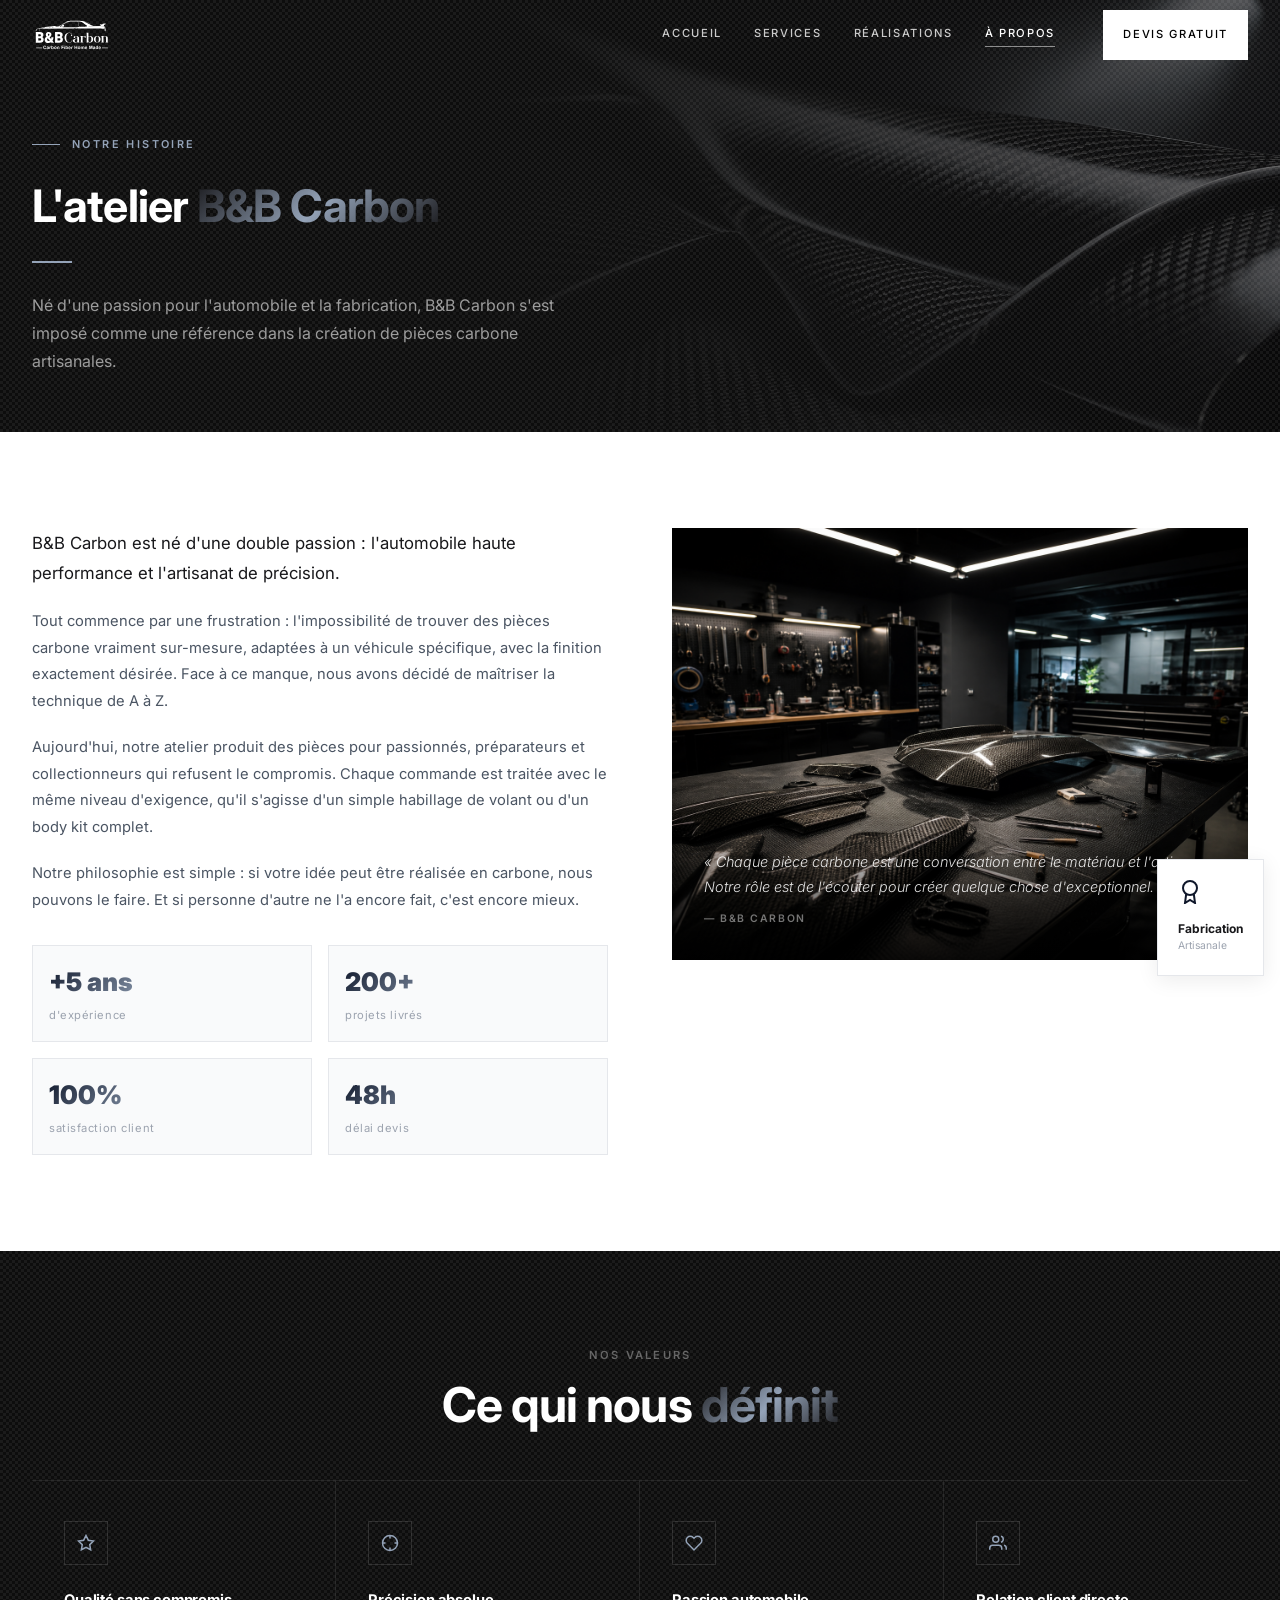
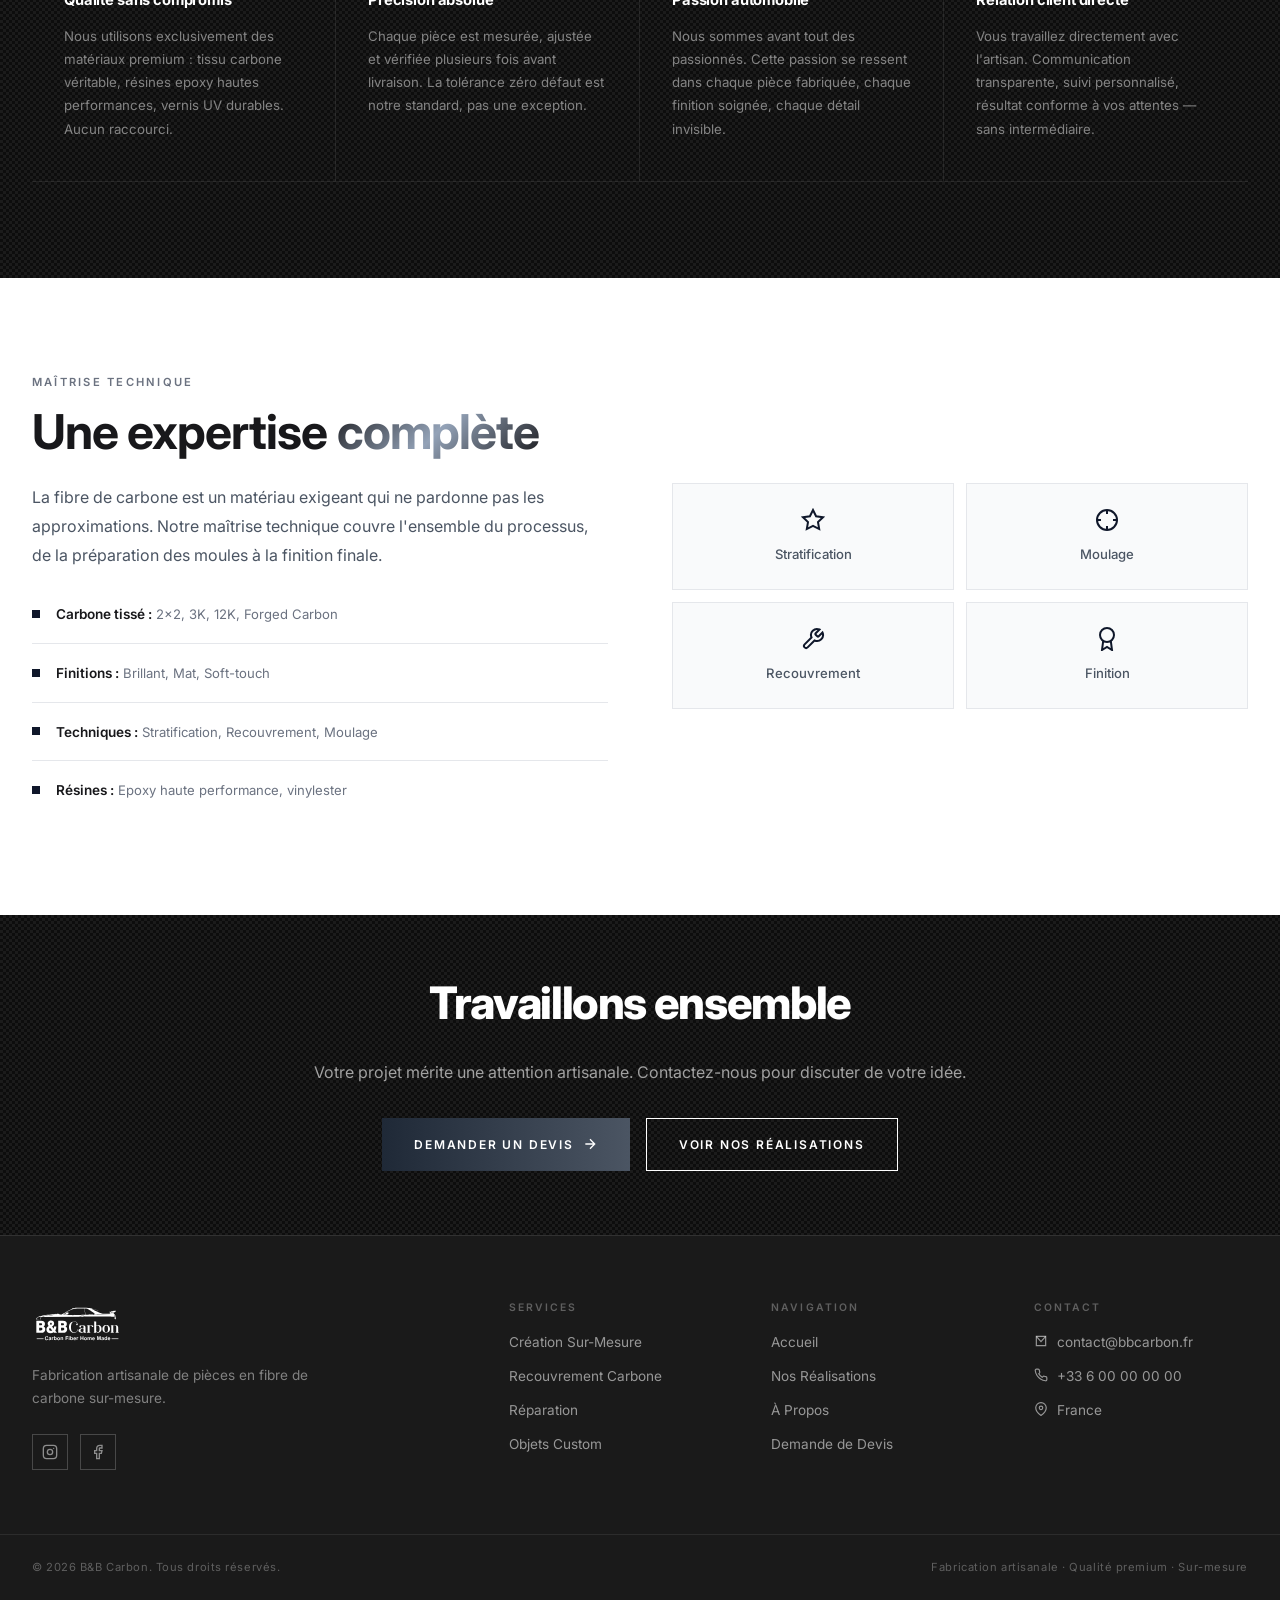
==== commit a3e528ba: "news section" ====
--- a/a-propos.html
+++ b/a-propos.html
@@ -113,14 +113,13 @@
 
         <div class="story-visual animate-in from-right">
           <div class="story-visual-box">
-            <div class="story-visual-pattern"></div>
-            <div class="story-visual-icon">
-              <svg width="28" height="28" fill="none" stroke="currentColor" stroke-width="2" viewBox="0 0 24 24"><path d="M14.7 6.3a1 1 0 000 1.4l1.6 1.6a1 1 0 001.4 0l3.77-3.77a6 6 0 01-7.94 7.94l-6.91 6.91a2.12 2.12 0 01-3-3l6.91-6.91a6 6 0 017.94-7.94l-3.76 3.76z"/></svg>
-            </div>
-            <blockquote class="story-quote">
-              «&nbsp;Chaque pièce carbone est une conversation entre le matériau et l'artisan. Notre rôle est de l'écouter pour créer quelque chose d'exceptionnel.&nbsp;»
-            </blockquote>
-            <div class="story-quote-author">— B&B Carbon</div>
+            <img src="images/atelier.png" alt="L'atelier B&B Carbon" />
+            <div class="story-visual-overlay">
+              <blockquote class="story-quote">
+                «&nbsp;Chaque pièce carbone est une conversation entre le matériau et l'artisan. Notre rôle est de l'écouter pour créer quelque chose d'exceptionnel.&nbsp;»
+              </blockquote>
+              <div class="story-quote-author">— B&B Carbon</div>
+            </div>
           </div>
           <div class="story-badge">
             <svg width="24" height="24" fill="none" stroke="currentColor" stroke-width="2" viewBox="0 0 24 24"><circle cx="12" cy="8" r="7"/><polyline points="8.21 13.89 7 23 12 20 17 23 15.79 13.88"/></svg>
@@ -139,34 +138,34 @@
         <span class="label">Nos Valeurs</span>
         <h2 class="section-title">Ce qui nous <span class="text-accent">définit</span></h2>
       </div>
-      <div class="services-grid" style="margin-top:3rem;">
-        <div class="service-card animate-in" style="padding:2rem;">
-          <div class="value-icon" style="margin-bottom:1.5rem;">
-            <svg width="20" height="20" fill="none" stroke="currentColor" stroke-width="2" viewBox="0 0 24 24"><polygon points="12 2 15.09 8.26 22 9.27 17 14.14 18.18 21.02 12 17.77 5.82 21.02 7 14.14 2 9.27 8.91 8.26 12 2"/></svg>
+      <div class="values-cards">
+        <div class="value-card-item animate-in">
+          <div class="value-card-icon">
+            <svg width="18" height="18" fill="none" stroke="currentColor" stroke-width="2" viewBox="0 0 24 24"><polygon points="12 2 15.09 8.26 22 9.27 17 14.14 18.18 21.02 12 17.77 5.82 21.02 7 14.14 2 9.27 8.91 8.26 12 2"/></svg>
           </div>
           <h3>Qualité sans compromis</h3>
           <p>Nous utilisons exclusivement des matériaux premium : tissu carbone véritable, résines epoxy hautes performances, vernis UV durables. Aucun raccourci.</p>
         </div>
-        <div class="service-card animate-in" data-delay="100" style="padding:2rem;">
-          <div class="value-icon" style="margin-bottom:1.5rem;">
-            <svg width="20" height="20" fill="none" stroke="currentColor" stroke-width="2" viewBox="0 0 24 24"><circle cx="12" cy="12" r="10"/><line x1="22" y1="12" x2="18" y2="12"/><line x1="6" y1="12" x2="2" y2="12"/><line x1="12" y1="6" x2="12" y2="2"/><line x1="12" y1="22" x2="12" y2="18"/></svg>
+        <div class="value-card-item animate-in" data-delay="100">
+          <div class="value-card-icon">
+            <svg width="18" height="18" fill="none" stroke="currentColor" stroke-width="2" viewBox="0 0 24 24"><circle cx="12" cy="12" r="10"/><line x1="22" y1="12" x2="18" y2="12"/><line x1="6" y1="12" x2="2" y2="12"/><line x1="12" y1="6" x2="12" y2="2"/><line x1="12" y1="22" x2="12" y2="18"/></svg>
           </div>
           <h3>Précision absolue</h3>
-          <p>Chaque pièce est mesurée, ajustée et vérifiée plusieurs fois avant livraison. La tolérance zéro défaut est notre standard.</p>
-        </div>
-        <div class="service-card animate-in" data-delay="200" style="padding:2rem;">
-          <div class="value-icon" style="margin-bottom:1.5rem;">
-            <svg width="20" height="20" fill="none" stroke="currentColor" stroke-width="2" viewBox="0 0 24 24"><path d="M20.84 4.61a5.5 5.5 0 00-7.78 0L12 5.67l-1.06-1.06a5.5 5.5 0 00-7.78 7.78l1.06 1.06L12 21.23l7.78-7.78 1.06-1.06a5.5 5.5 0 000-7.78z"/></svg>
+          <p>Chaque pièce est mesurée, ajustée et vérifiée plusieurs fois avant livraison. La tolérance zéro défaut est notre standard, pas une exception.</p>
+        </div>
+        <div class="value-card-item animate-in" data-delay="200">
+          <div class="value-card-icon">
+            <svg width="18" height="18" fill="none" stroke="currentColor" stroke-width="2" viewBox="0 0 24 24"><path d="M20.84 4.61a5.5 5.5 0 00-7.78 0L12 5.67l-1.06-1.06a5.5 5.5 0 00-7.78 7.78l1.06 1.06L12 21.23l7.78-7.78 1.06-1.06a5.5 5.5 0 000-7.78z"/></svg>
           </div>
           <h3>Passion automobile</h3>
-          <p>Nous sommes avant tout des passionnés. Cette passion se ressent dans chaque pièce fabriquée, chaque finition soignée.</p>
-        </div>
-        <div class="service-card animate-in" data-delay="300" style="padding:2rem;">
-          <div class="value-icon" style="margin-bottom:1.5rem;">
-            <svg width="20" height="20" fill="none" stroke="currentColor" stroke-width="2" viewBox="0 0 24 24"><path d="M17 21v-2a4 4 0 00-4-4H5a4 4 0 00-4 4v2"/><circle cx="9" cy="7" r="4"/><path d="M23 21v-2a4 4 0 00-3-3.87M16 3.13a4 4 0 010 7.75"/></svg>
+          <p>Nous sommes avant tout des passionnés. Cette passion se ressent dans chaque pièce fabriquée, chaque finition soignée, chaque détail invisible.</p>
+        </div>
+        <div class="value-card-item animate-in" data-delay="300">
+          <div class="value-card-icon">
+            <svg width="18" height="18" fill="none" stroke="currentColor" stroke-width="2" viewBox="0 0 24 24"><path d="M17 21v-2a4 4 0 00-4-4H5a4 4 0 00-4 4v2"/><circle cx="9" cy="7" r="4"/><path d="M23 21v-2a4 4 0 00-3-3.87M16 3.13a4 4 0 010 7.75"/></svg>
           </div>
           <h3>Relation client directe</h3>
-          <p>Chez B&B Carbon, vous travaillez directement avec l'artisan. Communication transparente, suivi personnalisé, résultat conforme à vos attentes.</p>
+          <p>Vous travaillez directement avec l'artisan. Communication transparente, suivi personnalisé, résultat conforme à vos attentes — sans intermédiaire.</p>
         </div>
       </div>
     </div>
--- a/css/style.css
+++ b/css/style.css
@@ -772,7 +772,7 @@
    ============================================================ */
 .values-section {
   padding: 6rem 0;
-  background: linear-gradient(180deg, #f8fafc 0%, #e2e8f0 100%);
+  background: #f8fafc;
 }
 .values-grid {
   display: grid;
@@ -784,12 +784,7 @@
   .values-grid { grid-template-columns: repeat(2, 1fr); gap: 5rem; }
 }
 
-.values-text {
-  background: #fff;
-  padding: 2.5rem;
-  border-radius: 28px;
-  box-shadow: 0 24px 60px rgba(15, 23, 42, 0.08);
-}
+.values-text {}
 .values-text h2 { margin-bottom: 1.5rem; }
 .values-text p { color: var(--gray-600); line-height: 1.8; margin-bottom: 2rem; }
 
@@ -806,10 +801,10 @@
   border: 1px solid rgba(148, 163, 184, 0.35);
   background: #fff;
   transition: all 0.3s, transform 0.3s;
-  box-shadow: 0 10px 28px rgba(15, 23, 42, 0.05);
-  border-radius: 20px;
-}
-.value-card:hover { border-color: rgba(100, 116, 139, 0.45); background: #f8fafc; box-shadow: 0 18px 35px rgba(15, 23, 42, 0.12); transform: translateY(-3px); }
+  box-shadow: none;
+  border-radius: 2px;
+}
+.value-card:hover { border-color: rgba(100, 116, 139, 0.45); background: #f8fafc; box-shadow: 0 4px 16px rgba(15, 23, 42, 0.07); transform: translateY(-2px); }
 
 .value-icon {
   width: 48px; height: 48px;
@@ -1020,7 +1015,12 @@
   letter-spacing: -0.02em;
   margin: 0 0 0.1em;
 }
-.services-hero-title span { color: var(--accent-light); }
+.services-hero-title span {
+  background: linear-gradient(135deg, var(--zinc-900) 0%, var(--accent-light) 50%, var(--zinc-900) 100%);
+  -webkit-background-clip: text;
+  -webkit-text-fill-color: transparent;
+  background-clip: text;
+}
 .services-hero-divider {
   width: 40px; height: 2px;
   background: var(--accent-light);
@@ -1030,7 +1030,6 @@
   color: rgba(255,255,255,0.58);
   font-size: 1rem;
   line-height: 1.75;
-  margin-bottom: 2.25rem;
 }
 .services-hero-text p strong { color: var(--accent-light); font-weight: 500; }
 .services-hero-cta {
@@ -1631,7 +1630,7 @@
   aspect-ratio: 3/4;
   max-width: 85%;
   margin: 0 auto;
-  border-radius: 24px;
+  border-radius: 4px;
   box-shadow: 0 16px 40px rgba(15, 23, 42, 0.12);
 }
 .steps-right img {
@@ -1639,7 +1638,7 @@
   height: 100%;
   object-fit: cover;
   display: block;
-  border-radius: 24px;
+  border-radius: 4px;
 }
 
 @media (max-width: 1023px) {
@@ -1866,55 +1865,35 @@
   position: relative;
 }
 .story-visual-box {
-  aspect-ratio: 1;
-  background: var(--gray-100);
-  border: 1px solid var(--gray-200);
   position: relative;
+  aspect-ratio: 4/3;
   overflow: hidden;
-  display: flex;
-  flex-direction: column;
-  align-items: center;
-  justify-content: center;
-  padding: 3rem;
-  text-align: center;
-}
-.story-visual-pattern {
+}
+.story-visual-box img {
+  width: 100%; height: 100%;
+  object-fit: cover;
+  display: block;
+}
+.story-visual-overlay {
   position: absolute;
-  inset: 0;
-  background-image:
-    linear-gradient(45deg, #e5e7eb 25%, transparent 25%),
-    linear-gradient(-45deg, #e5e7eb 25%, transparent 25%),
-    linear-gradient(45deg, transparent 75%, #e5e7eb 75%),
-    linear-gradient(-45deg, transparent 75%, #e5e7eb 75%);
-  background-size: 4px 4px;
-  background-position: 0 0, 0 2px, 2px -2px, -2px 0px;
-  opacity: 0.5;
-}
-.story-visual-icon {
-  width: 64px; height: 64px;
-  border: 1px solid rgba(55, 65, 81,0.4);
-  display: flex;
-  align-items: center;
-  justify-content: center;
-  margin-bottom: 1.5rem;
-  position: relative;
-}
-.story-visual-icon svg { color: var(--accent); }
+  bottom: 0; left: 0; right: 0;
+  padding: 3rem 2rem 2rem;
+  background: linear-gradient(to top, rgba(0,0,0,0.82) 0%, transparent 100%);
+}
 .story-quote {
-  font-size: 1rem;
+  font-size: 0.9rem;
   font-weight: 300;
-  color: var(--zinc-900);
+  color: rgba(255,255,255,0.88);
   line-height: 1.7;
   font-style: italic;
-  position: relative;
 }
 .story-quote-author {
-  margin-top: 1.5rem;
+  margin-top: 0.75rem;
   font-size: 0.65rem;
-  letter-spacing: 0.2em;
-  text-transform: uppercase;
-  color: var(--accent);
-  position: relative;
+  font-weight: 600;
+  letter-spacing: 0.15em;
+  text-transform: uppercase;
+  color: rgba(255,255,255,0.45);
 }
 
 .story-badge {
@@ -1932,9 +1911,57 @@
 
 .values-page-section {
   padding: 6rem 0;
-  background: var(--gray-50);
-  border-top: 1px solid var(--gray-200);
-  border-bottom: 1px solid var(--gray-200);
+  background-color: #0d0d0d;
+  background-image:
+    linear-gradient(45deg, rgba(255,255,255,0.06) 25%, transparent 25%),
+    linear-gradient(-45deg, rgba(255,255,255,0.06) 25%, transparent 25%),
+    linear-gradient(45deg, transparent 75%, rgba(255,255,255,0.06) 75%),
+    linear-gradient(-45deg, transparent 75%, rgba(255,255,255,0.06) 75%);
+  background-size: 6px 6px;
+  background-position: 0 0, 0 3px, 3px -3px, -3px 0px;
+}
+.values-page-section .label { color: rgba(255,255,255,0.35); }
+.values-page-section .section-title { color: #fff; }
+
+.values-cards {
+  display: grid;
+  grid-template-columns: repeat(4, 1fr);
+  margin-top: 3rem;
+  border-top: 1px solid rgba(255,255,255,0.08);
+}
+@media (max-width: 900px) { .values-cards { grid-template-columns: 1fr 1fr; } }
+@media (max-width: 500px)  { .values-cards { grid-template-columns: 1fr; } }
+
+.value-card-item {
+  padding: 2.5rem 2rem;
+  border-right: 1px solid rgba(255,255,255,0.08);
+  border-bottom: 1px solid rgba(255,255,255,0.08);
+}
+.value-card-item:last-child { border-right: none; }
+@media (max-width: 900px) {
+  .value-card-item:nth-child(2) { border-right: none; }
+}
+
+.value-card-icon {
+  width: 44px; height: 44px;
+  border: 1px solid rgba(255,255,255,0.12);
+  display: flex;
+  align-items: center;
+  justify-content: center;
+  margin-bottom: 1.5rem;
+  color: var(--accent-light);
+}
+.value-card-item h3 {
+  font-size: 0.92rem;
+  font-weight: 700;
+  color: #fff;
+  margin-bottom: 0.75rem;
+  letter-spacing: -0.01em;
+}
+.value-card-item p {
+  font-size: 0.83rem;
+  color: rgba(255,255,255,0.48);
+  line-height: 1.75;
 }
 
 .expertise-section {
@@ -1983,65 +2010,110 @@
 .expertise-card span { font-size: 0.82rem; font-weight: 500; color: var(--gray-600); }
 
 /* ============================================================
-   Contact page
+   Contact page — layout deux colonnes
    ============================================================ */
-.contact-section {
-  padding: 3rem 0 6rem;
+.devis-section {
+  display: grid;
+  grid-template-columns: 1fr 1.5fr;
+  min-height: 70vh;
+}
+@media (max-width: 900px) { .devis-section { grid-template-columns: 1fr; } }
+
+/* Colonne gauche — dark carbon */
+.devis-left {
+  background-color: #0d0d0d;
+  background-image:
+    linear-gradient(45deg, rgba(255,255,255,0.06) 25%, transparent 25%),
+    linear-gradient(-45deg, rgba(255,255,255,0.06) 25%, transparent 25%),
+    linear-gradient(45deg, transparent 75%, rgba(255,255,255,0.06) 75%),
+    linear-gradient(-45deg, transparent 75%, rgba(255,255,255,0.06) 75%);
+  background-size: 6px 6px;
+  background-position: 0 0, 0 3px, 3px -3px, -3px 0px;
+  padding: 5rem clamp(2rem, 5vw, 5rem) 5rem clamp(2rem, 6vw, 6rem);
+  display: flex;
+  justify-content: flex-end;
+}
+.devis-left-inner {
+  max-width: 420px;
+  width: 100%;
+  display: flex;
+  flex-direction: column;
+  gap: 2.5rem;
+}
+
+.devis-left-top .label { color: rgba(255,255,255,0.35); }
+.devis-left-top h2 {
+  font-size: clamp(2rem, 3vw, 2.8rem);
+  font-weight: 800;
+  color: #fff;
+  letter-spacing: -0.03em;
+  line-height: 1.1;
+  margin: 0.75rem 0 1rem;
+}
+.devis-left-top p { color: rgba(255,255,255,0.5); font-size: 0.9rem; line-height: 1.75; }
+
+.devis-contacts {
+  display: flex; flex-direction: column; gap: 1.25rem;
+  border-top: 1px solid rgba(255,255,255,0.08);
+  padding-top: 2rem;
+}
+.devis-contact-item { display: flex; align-items: flex-start; gap: 1rem; }
+.devis-contact-icon {
+  width: 30px; height: 30px;
+  border: 1px solid rgba(255,255,255,0.12);
+  display: flex; align-items: center; justify-content: center;
+  flex-shrink: 0;
+  color: var(--accent-light);
+}
+.devis-contact-label { font-size: 0.65rem; color: rgba(255,255,255,0.3); letter-spacing: 0.1em; text-transform: uppercase; margin-bottom: 0.1rem; }
+.devis-contact-value { font-size: 0.87rem; color: #fff; }
+.devis-contact-value a { color: #fff; transition: color 0.2s; }
+.devis-contact-value a:hover { color: var(--accent-light); }
+
+.devis-steps { border-top: 1px solid rgba(255,255,255,0.08); padding-top: 2rem; }
+.devis-steps-title {
+  font-size: 0.65rem; font-weight: 600; letter-spacing: 0.2em;
+  text-transform: uppercase; color: rgba(255,255,255,0.35); margin-bottom: 1.5rem;
+}
+.devis-step { display: flex; gap: 1rem; align-items: flex-start; margin-bottom: 1.5rem; }
+.devis-step:last-child { margin-bottom: 0; }
+.devis-step-num {
+  width: 26px; height: 26px; border-radius: 50%;
+  background: var(--accent-light); color: #0d0d0d;
+  display: flex; align-items: center; justify-content: center;
+  font-size: 0.7rem; font-weight: 700; flex-shrink: 0; margin-top: 1px;
+}
+.devis-step strong { display: block; font-size: 0.87rem; font-weight: 600; color: #fff; margin-bottom: 0.2rem; }
+.devis-step p { font-size: 0.8rem; color: rgba(255,255,255,0.42); line-height: 1.5; margin: 0; }
+
+/* Colonne droite — carte formulaire */
+.devis-right {
+  background: #f0f2f5;
+  padding: 5rem clamp(2rem, 6vw, 6rem) 5rem clamp(2rem, 5vw, 5rem);
+  display: flex;
+  align-items: flex-start;
+}
+.devis-card {
   background: #fff;
-}
-.contact-grid {
-  display: grid;
-  grid-template-columns: 1fr;
-  gap: 3rem;
-}
-@media (min-width: 1024px) { .contact-grid { grid-template-columns: 1fr 2fr; } }
-
-.contact-sidebar { display: flex; flex-direction: column; gap: 1.5rem; }
-.contact-box {
-  background: var(--gray-50);
-  border: 1px solid var(--gray-200);
-  padding: 1.5rem;
-}
-.contact-box h2 {
-  font-size: 0.65rem;
-  font-weight: 600;
-  letter-spacing: 0.2em;
-  text-transform: uppercase;
-  color: var(--gray-400);
-  margin-bottom: 1.25rem;
-  display: flex;
-  align-items: center;
-  gap: 0.5rem;
-}
-.contact-box h2 svg { color: var(--gray-400); }
-
-.contact-info-list { display: flex; flex-direction: column; gap: 1rem; }
-.contact-info-item { display: flex; align-items: flex-start; gap: 1rem; }
-.contact-info-icon {
-  width: 32px; height: 32px;
-  border: 1px solid rgba(55, 65, 81,0.3);
-  display: flex;
-  align-items: center;
-  justify-content: center;
-  flex-shrink: 0;
-}
-.contact-info-icon svg { color: var(--accent); }
-.contact-info-label { font-size: 0.7rem; color: var(--gray-400); margin-bottom: 0.15rem; }
-.contact-info-value { font-size: 0.88rem; color: var(--zinc-900); }
-.contact-info-value a { transition: color 0.2s; }
-.contact-info-value a:hover { color: var(--accent); }
-
-.why-list { display: flex; flex-direction: column; gap: 0.75rem; }
-.why-item { display: flex; align-items: flex-start; gap: 0.5rem; font-size: 0.85rem; color: var(--gray-600); }
-.why-check { color: var(--accent); flex-shrink: 0; margin-top: 2px; }
-
-.contact-form-wrap {
-  background: #fff;
-  border: 1px solid var(--gray-200);
+  border-top: 3px solid var(--zinc-900);
+  box-shadow: 0 8px 40px rgba(15,23,42,0.10);
   padding: 2.5rem;
-}
-.contact-form-wrap h2 { font-size: 1rem; font-weight: 700; color: var(--zinc-900); margin-bottom: 0.25rem; }
-.contact-form-wrap .form-note { font-size: 0.8rem; color: var(--gray-400); margin-bottom: 2rem; }
+  width: 100%;
+  max-width: 580px;
+}
+.devis-card-intro {
+  display: flex; align-items: flex-start; gap: 1rem;
+  padding-bottom: 2rem; margin-bottom: 2rem;
+  border-bottom: 1px solid var(--gray-200);
+}
+.devis-card-intro-icon {
+  width: 42px; height: 42px; flex-shrink: 0;
+  background: var(--zinc-900);
+  display: flex; align-items: center; justify-content: center;
+}
+.devis-card-intro-icon svg { color: #fff; }
+.devis-card-intro p { font-size: 0.9rem; color: var(--gray-600); line-height: 1.6; margin: 0; }
+.devis-card-intro strong { color: var(--zinc-900); }
 
 .form-row { display: grid; grid-template-columns: 1fr; gap: 1rem; }
 @media (min-width: 640px) { .form-row { grid-template-columns: 1fr 1fr; } }
@@ -2086,19 +2158,59 @@
 
 .faq-section {
   padding: 5rem 0;
-  border-top: 1px solid var(--gray-200);
-  background: var(--gray-50);
-}
-.faq-section h2 { font-size: 1.5rem; font-weight: 700; color: var(--zinc-900); text-align: center; margin-bottom: 2.5rem; }
-.faq-list { display: flex; flex-direction: column; gap: 1px; background: var(--gray-200); }
+  background-color: #0d0d0d;
+  background-image:
+    linear-gradient(45deg, rgba(255,255,255,0.06) 25%, transparent 25%),
+    linear-gradient(-45deg, rgba(255,255,255,0.06) 25%, transparent 25%),
+    linear-gradient(45deg, transparent 75%, rgba(255,255,255,0.06) 75%),
+    linear-gradient(-45deg, transparent 75%, rgba(255,255,255,0.06) 75%);
+  background-size: 6px 6px;
+  background-position: 0 0, 0 3px, 3px -3px, -3px 0px;
+}
+.faq-header { text-align: center; margin-bottom: 3rem; }
+.faq-header .label { color: rgba(255,255,255,0.35); }
+.faq-header h2 { font-size: 1.6rem; font-weight: 700; color: #fff; letter-spacing: -0.02em; margin-top: 0.5rem; }
+
+.faq-list { border-top: 1px solid rgba(255,255,255,0.08); }
+
 .faq-item {
-  background: #fff;
-  padding: 1.5rem;
-  transition: background 0.2s;
-}
-.faq-item:hover { background: var(--gray-50); }
-.faq-item h3 { font-size: 0.88rem; font-weight: 600; color: var(--zinc-900); margin-bottom: 0.5rem; }
-.faq-item p { font-size: 0.85rem; color: var(--gray-500); line-height: 1.6; }
+  border-bottom: 1px solid rgba(255,255,255,0.08);
+  background: transparent;
+}
+
+.faq-summary {
+  display: flex;
+  align-items: center;
+  justify-content: space-between;
+  gap: 1.5rem;
+  padding: 1.4rem 0;
+  cursor: pointer;
+  list-style: none;
+  font-size: 0.92rem;
+  font-weight: 600;
+  color: #fff;
+  user-select: none;
+  transition: color 0.2s;
+}
+.faq-summary::-webkit-details-marker { display: none; }
+.faq-summary:hover { color: rgba(255,255,255,0.7); }
+
+.faq-icon {
+  flex-shrink: 0;
+  color: rgba(255,255,255,0.3);
+  transition: transform 0.25s ease;
+}
+.faq-item[open] .faq-icon { transform: rotate(180deg); }
+.faq-item[open] .faq-summary { color: #fff; }
+
+.faq-body {
+  overflow: hidden;
+  transition: height 0.35s ease;
+}
+.faq-body-inner {
+  padding-bottom: 1.5rem;
+}
+.faq-body p { font-size: 0.87rem; color: rgba(255,255,255,0.48); line-height: 1.75; }
 
 /* ============================================================
    Animations
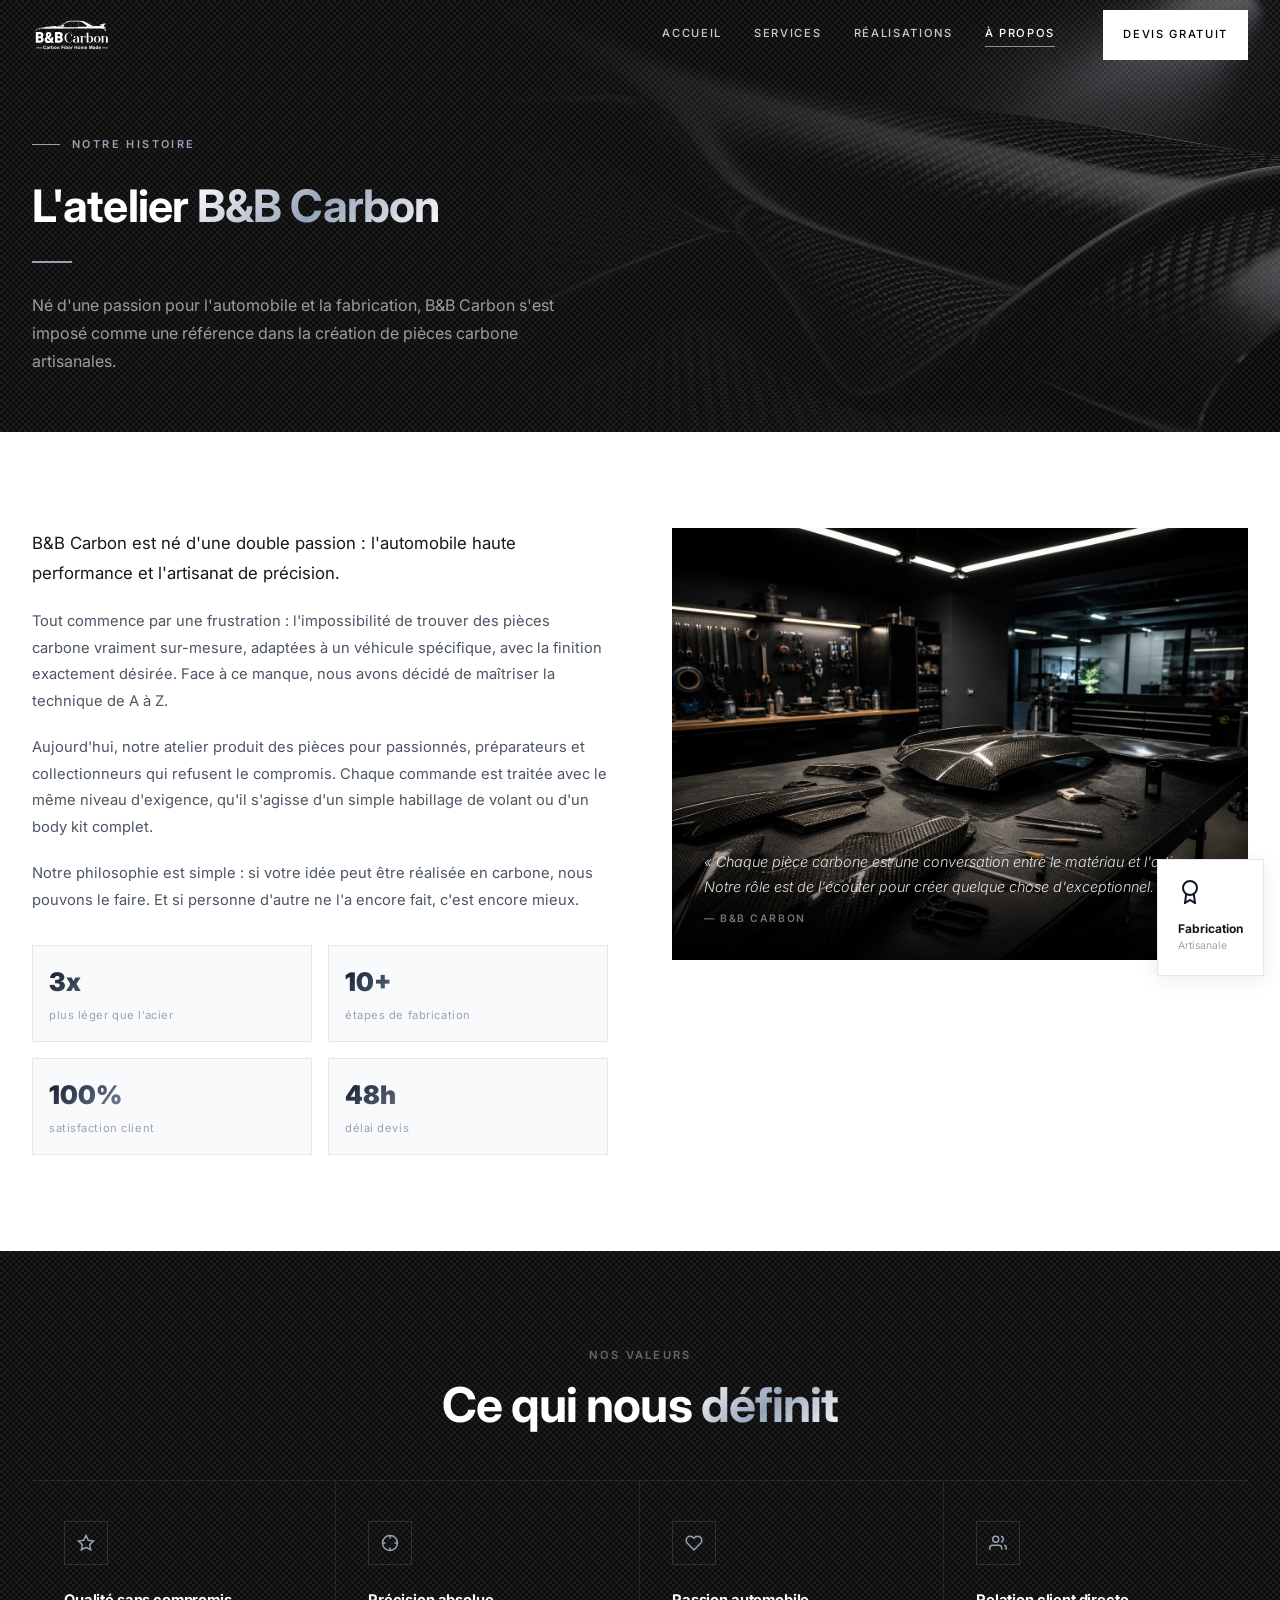
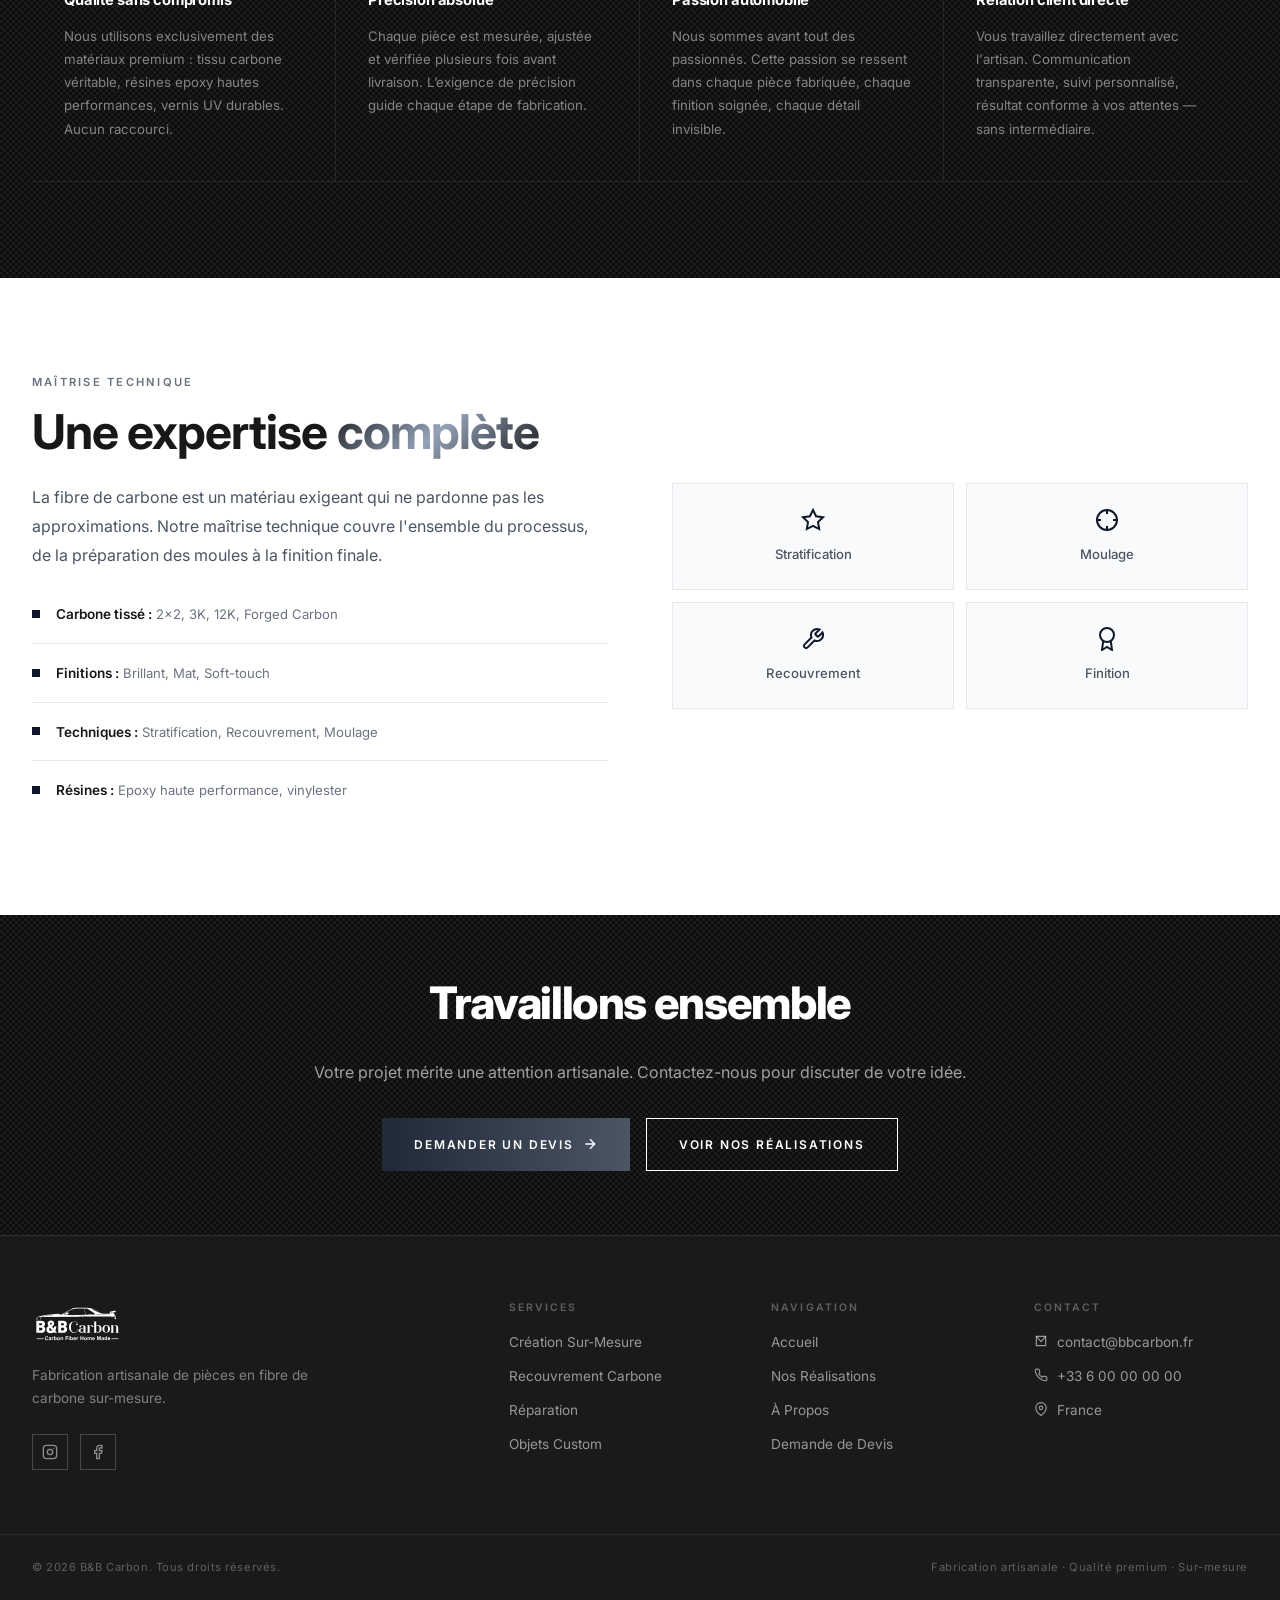
==== commit 11d30820: "change text" ====
--- a/a-propos.html
+++ b/a-propos.html
@@ -93,12 +93,12 @@
           </div>
           <div class="story-stats">
             <div class="story-stat">
-              <span class="story-stat-val">+5 ans</span>
-              <div class="story-stat-label">d'expérience</div>
-            </div>
-            <div class="story-stat">
-              <span class="story-stat-val">200+</span>
-              <div class="story-stat-label">projets livrés</div>
+              <span class="story-stat-val">3x</span>
+              <div class="story-stat-label">plus léger que l’acier</div>
+            </div>
+            <div class="story-stat">
+              <span class="story-stat-val">10+</span>
+              <div class="story-stat-label">étapes de fabrication</div>
             </div>
             <div class="story-stat">
               <span class="story-stat-val">100%</span>
@@ -151,7 +151,7 @@
             <svg width="18" height="18" fill="none" stroke="currentColor" stroke-width="2" viewBox="0 0 24 24"><circle cx="12" cy="12" r="10"/><line x1="22" y1="12" x2="18" y2="12"/><line x1="6" y1="12" x2="2" y2="12"/><line x1="12" y1="6" x2="12" y2="2"/><line x1="12" y1="22" x2="12" y2="18"/></svg>
           </div>
           <h3>Précision absolue</h3>
-          <p>Chaque pièce est mesurée, ajustée et vérifiée plusieurs fois avant livraison. La tolérance zéro défaut est notre standard, pas une exception.</p>
+          <p>Chaque pièce est mesurée, ajustée et vérifiée plusieurs fois avant livraison. L’exigence de précision guide chaque étape de fabrication.</p>
         </div>
         <div class="value-card-item animate-in" data-delay="200">
           <div class="value-card-icon">
--- a/css/style.css
+++ b/css/style.css
@@ -26,7 +26,7 @@
 
 /* Reset */
 *, *::before, *::after { box-sizing: border-box; margin: 0; padding: 0; }
-html { scroll-behavior: smooth; overflow-x: hidden; }
+html { scroll-behavior: smooth; overflow-x: hidden; -webkit-tap-highlight-color: transparent; }
 body {
   background: #fff;
   color: var(--zinc-900);
@@ -222,6 +222,13 @@
 .nav.scrolled .nav-cta.btn-primary { background: #000; color: #fff; }
 .nav.scrolled .nav-cta.btn-primary:hover { background: #222; box-shadow: 0 4px 16px rgba(0,0,0,0.35); }
 .nav.scrolled .nav-toggle .bar { background: var(--zinc-900); }
+
+/* Menu mobile ouvert — force fond blanc + logo noir même sur pages transparentes */
+@media (max-width: 768px) {
+  .nav.menu-open { background: #fff !important; border-bottom-color: var(--gray-200) !important; }
+  .nav.menu-open .nav-logo img { filter: brightness(0) !important; }
+  .nav.menu-open .nav-toggle .bar { background: var(--zinc-900) !important; }
+}
 
 .nav-toggle {
   display: none;
@@ -365,15 +372,18 @@
   display: inline-flex;
   align-items: center;
   gap: 0.5rem;
-  border: 1px solid rgba(255,255,255,0.2);
-  background: rgba(255,255,255,0.05);
-  padding: 0.5rem 1rem;
+  border: 1px solid rgba(255,255,255,0.18);
+  background: rgba(255,255,255,0.08);
+  backdrop-filter: blur(10px);
+  -webkit-backdrop-filter: blur(10px);
+  padding: 0.5rem 1.1rem;
+  border-radius: 2rem;
   margin-bottom: 2rem;
 }
 .hero-badge-dot {
   width: 6px; height: 6px;
   border-radius: 50%;
-  background: #fff;
+  background: var(--accent);
   animation: pulse 2s infinite;
 }
 .hero-badge span {
@@ -392,7 +402,7 @@
   margin-bottom: 1.5rem;
 }
 @media (max-width: 640px) {
-  .hero-title { font-size: clamp(3.5rem, 16vw, 5rem); }
+  .hero-title { font-size: clamp(2.5rem, 13vw, 3rem); }
 }
 .hero-title .line-white { display: block; color: #fff; }
 .hero-title .line-dim { display: block; color: rgba(255,255,255,0.4); }
@@ -459,21 +469,61 @@
 /* ============================================================
    Stats
    ============================================================ */
-.stats {
-  background: var(--gray-50);
-  border-top: 1px solid var(--gray-200);
-  border-bottom: 1px solid var(--gray-200);
-}
+.stats-section {
+  background: #fff;
+  position: relative;
+  z-index: 1;
+  margin: -3rem clamp(1rem, 3vw, 2.5rem) 0;
+  border-radius: 1rem 1rem 0 0;
+  overflow: hidden;
+}
+
+.stats-header {
+  text-align: center;
+  padding: 2.5rem 0 2rem;
+}
+.stats-header .label { margin-bottom: 0.5rem; }
+.stats-title {
+  font-size: clamp(1.3rem, 2.2vw, 1.9rem);
+  font-weight: 800;
+  color: var(--charcoal);
+  letter-spacing: -0.02em;
+  margin: 0 0 0.4rem;
+}
+.stats-subtitle {
+  font-size: 0.85rem;
+  color: var(--gray-400);
+}
+
 .stats-grid {
   display: grid;
   grid-template-columns: repeat(4, 1fr);
   gap: 2rem;
-  padding: 3rem 0;
-}
-@media (max-width: 640px) { .stats-grid { grid-template-columns: repeat(2, 1fr); gap: 1.5rem; } }
-
-.stat { text-align: center; }
-
+  padding: 0 0 4rem;
+}
+@media (max-width: 640px) { .stats-grid { grid-template-columns: repeat(2, 1fr); gap: 2rem 1.5rem; } }
+
+.stat {
+  text-align: center;
+  display: flex;
+  flex-direction: column;
+  align-items: center;
+  gap: 0.6rem;
+  background: #fff;
+  border-radius: 0.75rem;
+  padding: 2rem 1rem;
+  box-shadow: 0 2px 12px rgba(0,0,0,0.07);
+}
+.stat-icon {
+  width: 52px;
+  height: 52px;
+  border-radius: 50%;
+  background: var(--charcoal);
+  display: flex;
+  align-items: center;
+  justify-content: center;
+  margin-bottom: 0.25rem;
+}
 .stat-value {
   font-size: clamp(1.6rem, 3vw, 2.4rem);
   font-weight: 800;
@@ -481,7 +531,6 @@
   display: block;
   letter-spacing: -0.02em;
   line-height: 1.1;
-  margin-bottom: 0.35rem;
 }
 .stat-label {
   font-size: 0.62rem;
@@ -489,6 +538,63 @@
   text-transform: uppercase;
   color: var(--gray-400);
   font-weight: 500;
+}
+
+.stats-features {
+  padding: 0 0 2rem;
+}
+.stats-features-bar {
+  background: var(--charcoal);
+  border-radius: 0.75rem;
+  padding: 1.75rem var(--px);
+}
+.stats-features-grid {
+  display: grid;
+  grid-template-columns: repeat(4, 1fr);
+  gap: 1.5rem;
+}
+.stats-feature {
+  display: flex;
+  align-items: center;
+  gap: 0.85rem;
+}
+.stats-feature-icon {
+  width: 38px;
+  height: 38px;
+  flex-shrink: 0;
+  border-radius: 50%;
+  border: 1px solid rgba(255,255,255,0.15);
+  display: flex;
+  align-items: center;
+  justify-content: center;
+  color: #fff;
+}
+.stats-feature-title {
+  font-size: 0.62rem;
+  font-weight: 700;
+  letter-spacing: 0.12em;
+  text-transform: uppercase;
+  color: #fff;
+  margin-bottom: 0.2rem;
+}
+.stats-feature-desc {
+  font-size: 0.7rem;
+  color: var(--gray-400);
+  line-height: 1.4;
+}
+@media (max-width: 768px) { .stats-features-grid { grid-template-columns: repeat(2, 1fr); } }
+@media (max-width: 480px) { .stats-features-grid { grid-template-columns: 1fr; } }
+@media (max-width: 768px) {
+  .stats-section {
+    border-radius: 1rem 1rem 0 0;
+    overflow: visible;
+  }
+  .stats-features-bar {
+    border-radius: 0;
+    margin: 0 calc(-1 * (var(--px) + clamp(1rem, 3vw, 2.5rem)));
+    padding-left: calc(var(--px) + clamp(1rem, 3vw, 2.5rem));
+    padding-right: calc(var(--px) + clamp(1rem, 3vw, 2.5rem));
+  }
 }
 
 /* ============================================================
@@ -499,6 +605,9 @@
   background: #fff;
   position: relative;
   overflow: hidden;
+}
+@media (max-width: 768px) {
+  .services-section { padding-top: 3rem; }
 }
 
 .services-bg-logo {
@@ -657,7 +766,7 @@
    Gallery dark (home)
    ============================================================ */
 .gallery-dark {
-  padding: 6rem 0;
+  padding: 3.5rem 0 6rem;
   background: #0d0d0d;
 }
 
@@ -755,17 +864,7 @@
   transition: background 0.3s;
 }
 .gallery-item:hover .gallery-hover { background: rgba(9,9,11,0.2); }
-.gallery-see {
-  opacity: 0;
-  transition: opacity 0.3s;
-  border: 1px solid rgba(255,255,255,0.25);
-  padding: 0.5rem 1rem;
-  font-size: 0.65rem;
-  letter-spacing: 0.15em;
-  text-transform: uppercase;
-  color: #fff;
-}
-.gallery-item:hover .gallery-see { opacity: 1; }
+.gallery-see { display: none; }
 
 /* ============================================================
    Values (home)
@@ -773,6 +872,9 @@
 .values-section {
   padding: 6rem 0;
   background: #f8fafc;
+}
+@media (max-width: 768px) {
+  .values-section { padding-top: 3rem; }
 }
 .values-grid {
   display: grid;
@@ -841,6 +943,12 @@
 }
 .cta-section .label { color: var(--gray-300); margin-bottom: 0.5rem; }
 .cta-section h2 { font-size: clamp(1.8rem, 4vw, 2.8rem); font-weight: 800; letter-spacing: -0.03em; line-height: 1.1; color: #fff; margin-bottom: 2rem; }
+.cta-section .text-accent {
+  background: linear-gradient(135deg, #fff 0%, #94a3b8 50%, #fff 100%);
+  -webkit-background-clip: text;
+  -webkit-text-fill-color: transparent;
+  background-clip: text;
+}
 .cta-section .btn { margin-top: 2rem; }
 .cta-section .btn-primary { background: linear-gradient(to right, var(--charcoal), var(--charcoal-light)); color: #fff; }
 .cta-section .btn-primary:hover { background: linear-gradient(to right, var(--charcoal-light), var(--charcoal-mid)); box-shadow: 0 4px 16px rgba(0,0,0,0.15); }
@@ -1016,7 +1124,7 @@
   margin: 0 0 0.1em;
 }
 .services-hero-title span {
-  background: linear-gradient(135deg, var(--zinc-900) 0%, var(--accent-light) 50%, var(--zinc-900) 100%);
+  background: linear-gradient(135deg, #fff 0%, #94a3b8 50%, #fff 100%);
   -webkit-background-clip: text;
   -webkit-text-fill-color: transparent;
   background-clip: text;
@@ -1453,6 +1561,7 @@
   text-transform: uppercase;
   color: var(--zinc-900);
   display: block;
+  margin-bottom: 0.75rem;
 }
 .sv2-features {
   list-style: none;
@@ -1649,7 +1758,14 @@
   .steps-right { aspect-ratio: 16/9; }
 }
 @media (max-width: 640px) {
-  .steps-right { aspect-ratio: 4/3; }
+  .steps-layout { overflow: hidden; }
+  .steps-right {
+    aspect-ratio: 4/3;
+    max-width: none;
+    width: calc(100% + 2 * var(--px));
+    margin-left: calc(-1 * var(--px));
+    border-radius: 0;
+  }
 }
 
 /* Process */
@@ -1732,6 +1848,10 @@
 .project-card:hover { border-color: var(--gray-400); }
 .project-card.wide { grid-column: span 2; }
 .project-card.tall { grid-row: span 2; }
+@media (min-width: 1024px) {
+  .project-card.wide { display: flex; flex-direction: column; }
+  .project-card.wide .project-visual { flex-grow: 1; aspect-ratio: unset; }
+}
 
 .project-visual {
   position: relative;
@@ -1922,6 +2042,12 @@
 }
 .values-page-section .label { color: rgba(255,255,255,0.35); }
 .values-page-section .section-title { color: #fff; }
+.values-page-section .text-accent {
+  background: linear-gradient(135deg, #fff 0%, #94a3b8 50%, #fff 100%);
+  -webkit-background-clip: text;
+  -webkit-text-fill-color: transparent;
+  background-clip: text;
+}
 
 .values-cards {
   display: grid;
@@ -2020,6 +2146,7 @@
 @media (max-width: 900px) { .devis-section { grid-template-columns: 1fr; } }
 
 /* Colonne gauche — dark carbon */
+/* Colonne gauche — light panel */
 .devis-left {
   background-color: #0d0d0d;
   background-image:
@@ -2029,10 +2156,22 @@
     linear-gradient(-45deg, transparent 75%, rgba(255,255,255,0.06) 75%);
   background-size: 6px 6px;
   background-position: 0 0, 0 3px, 3px -3px, -3px 0px;
+  background-color: #fff;
+  border-right: 1px solid var(--gray-200);
   padding: 5rem clamp(2rem, 5vw, 5rem) 5rem clamp(2rem, 6vw, 6rem);
   display: flex;
   justify-content: flex-end;
 }
+
+@media (max-width: 900px) {
+  .devis-left {
+    justify-content: center;
+    padding: 5rem var(--px) 3rem;
+    border-right: none;
+    border-bottom: 1px solid var(--gray-200);
+  }
+}
+
 .devis-left-inner {
   max-width: 420px;
   width: 100%;
@@ -2042,25 +2181,30 @@
 }
 
 .devis-left-top .label { color: rgba(255,255,255,0.35); }
+.devis-left-top .label { color: var(--gray-500); }
 .devis-left-top h2 {
   font-size: clamp(2rem, 3vw, 2.8rem);
   font-weight: 800;
   color: #fff;
+  color: var(--zinc-900);
   letter-spacing: -0.03em;
   line-height: 1.1;
   margin: 0.75rem 0 1rem;
 }
 .devis-left-top p { color: rgba(255,255,255,0.5); font-size: 0.9rem; line-height: 1.75; }
+.devis-left-top p { color: var(--gray-600); font-size: 0.9rem; line-height: 1.75; }
 
 .devis-contacts {
   display: flex; flex-direction: column; gap: 1.25rem;
   border-top: 1px solid rgba(255,255,255,0.08);
+  border-top: 1px solid var(--gray-200);
   padding-top: 2rem;
 }
 .devis-contact-item { display: flex; align-items: flex-start; gap: 1rem; }
 .devis-contact-icon {
   width: 30px; height: 30px;
   border: 1px solid rgba(255,255,255,0.12);
+  border: 1px solid var(--gray-300);
   display: flex; align-items: center; justify-content: center;
   flex-shrink: 0;
   color: var(--accent-light);
@@ -2068,12 +2212,18 @@
 .devis-contact-label { font-size: 0.65rem; color: rgba(255,255,255,0.3); letter-spacing: 0.1em; text-transform: uppercase; margin-bottom: 0.1rem; }
 .devis-contact-value { font-size: 0.87rem; color: #fff; }
 .devis-contact-value a { color: #fff; transition: color 0.2s; }
+.devis-contact-icon svg { color: var(--charcoal); }
+.devis-contact-label { font-size: 0.65rem; color: var(--gray-400); letter-spacing: 0.1em; text-transform: uppercase; margin-bottom: 0.1rem; }
+.devis-contact-value { font-size: 0.87rem; color: var(--zinc-900); }
+.devis-contact-value a { color: var(--zinc-900); transition: color 0.2s; }
 .devis-contact-value a:hover { color: var(--accent-light); }
 
 .devis-steps { border-top: 1px solid rgba(255,255,255,0.08); padding-top: 2rem; }
+.devis-steps { border-top: 1px solid var(--gray-200); padding-top: 2rem; }
 .devis-steps-title {
   font-size: 0.65rem; font-weight: 600; letter-spacing: 0.2em;
   text-transform: uppercase; color: rgba(255,255,255,0.35); margin-bottom: 1.5rem;
+  text-transform: uppercase; color: var(--gray-500); margin-bottom: 1.5rem;
 }
 .devis-step { display: flex; gap: 1rem; align-items: flex-start; margin-bottom: 1.5rem; }
 .devis-step:last-child { margin-bottom: 0; }
@@ -2085,14 +2235,26 @@
 }
 .devis-step strong { display: block; font-size: 0.87rem; font-weight: 600; color: #fff; margin-bottom: 0.2rem; }
 .devis-step p { font-size: 0.8rem; color: rgba(255,255,255,0.42); line-height: 1.5; margin: 0; }
+.devis-step strong { display: block; font-size: 0.87rem; font-weight: 600; color: var(--zinc-900); margin-bottom: 0.2rem; }
+.devis-step p { font-size: 0.8rem; color: var(--gray-500); line-height: 1.5; margin: 0; }
 
 /* Colonne droite — carte formulaire */
 .devis-right {
   background: #f0f2f5;
   padding: 5rem clamp(2rem, 6vw, 6rem) 5rem clamp(2rem, 5vw, 5rem);
   display: flex;
-  align-items: flex-start;
-}
+  flex-direction: column;
+  align-items: center;
+  gap: 3rem;
+}
+
+@media (max-width: 900px) {
+  .devis-right {
+    justify-content: center;
+    padding: 4rem var(--px);
+  }
+}
+
 .devis-card {
   background: #fff;
   border-top: 3px solid var(--zinc-900);
@@ -2100,7 +2262,25 @@
   padding: 2.5rem;
   width: 100%;
   max-width: 580px;
-}
+  position: relative;
+  z-index: 10;
+}
+
+@media (min-width: 901px) {
+  .devis-card {
+    margin-top: -120px; /* Fait remonter le formulaire sur le header en mode PC */
+  }
+}
+
+.devis-right-logo {
+  width: 100%;
+  max-width: 280px;
+  opacity: 0.06;
+  filter: grayscale(1);
+  pointer-events: none;
+  user-select: none;
+}
+
 .devis-card-intro {
   display: flex; align-items: flex-start; gap: 1rem;
   padding-bottom: 2rem; margin-bottom: 2rem;
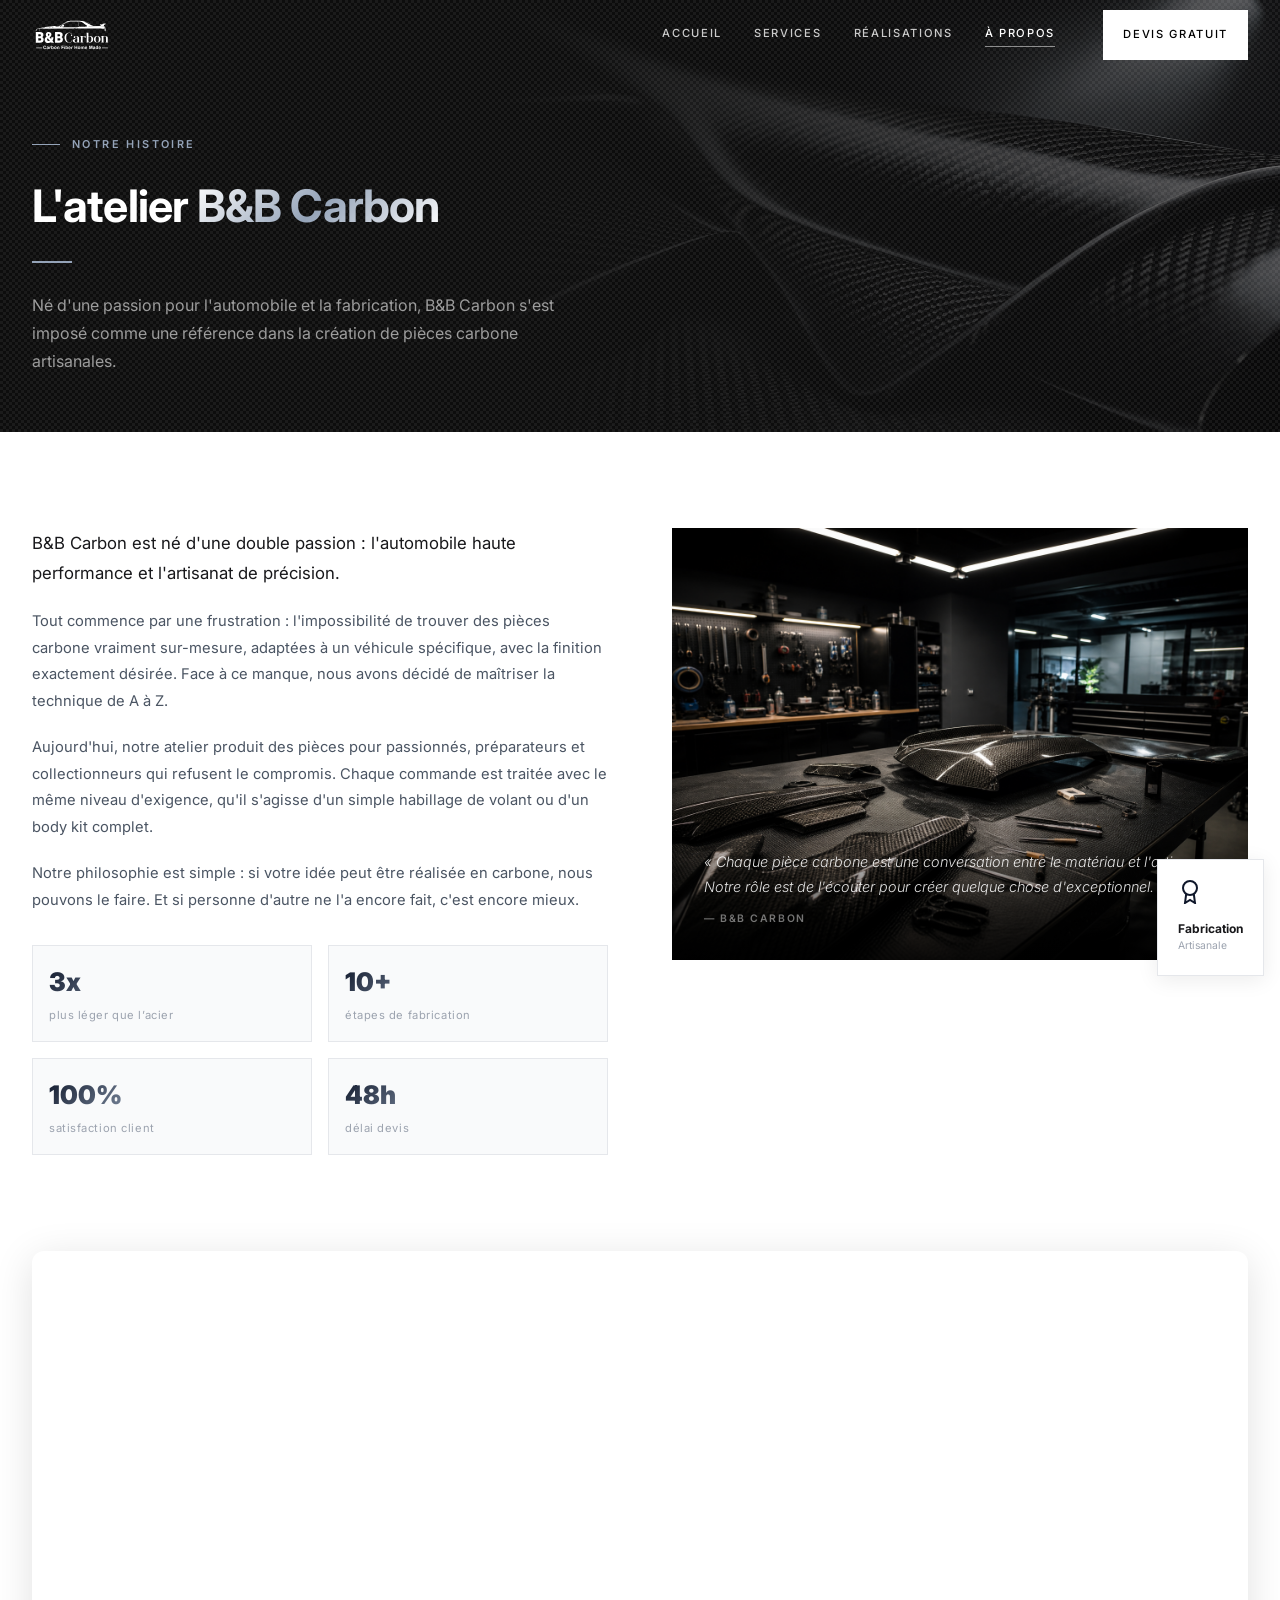
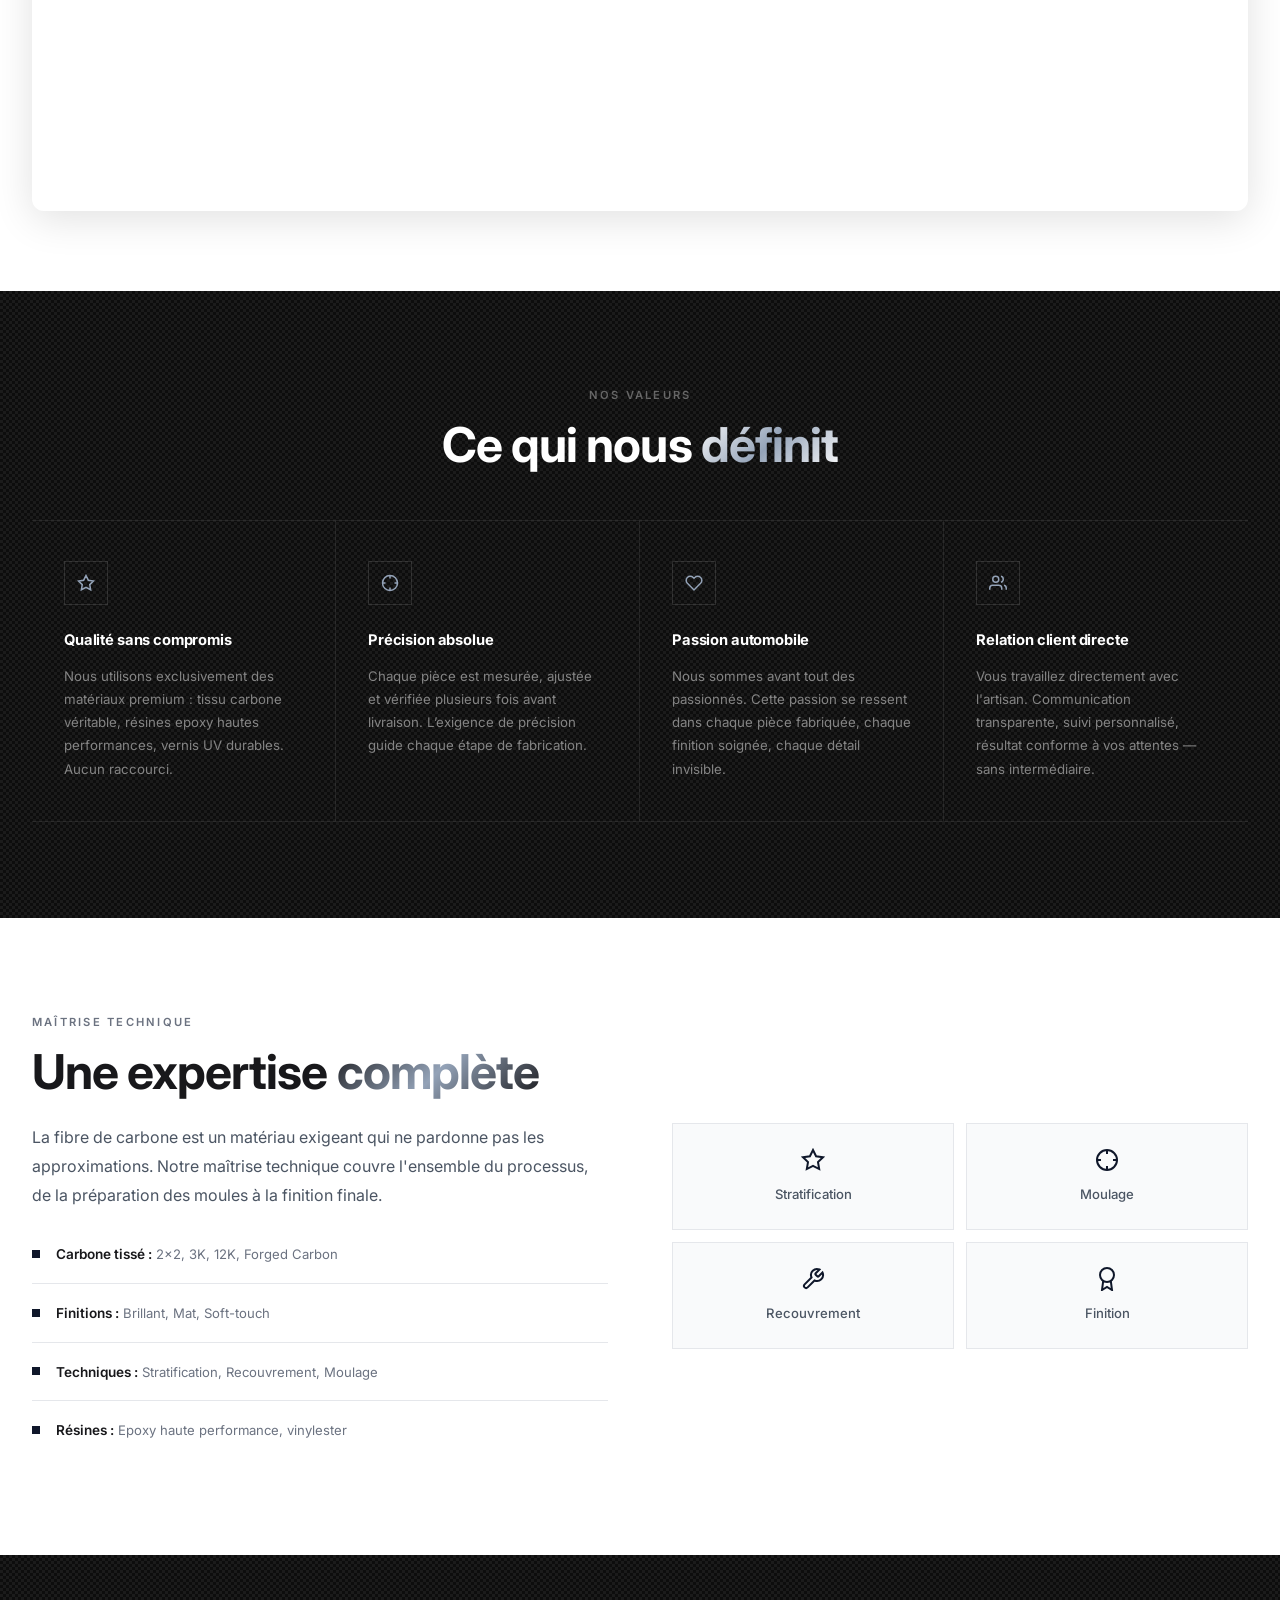
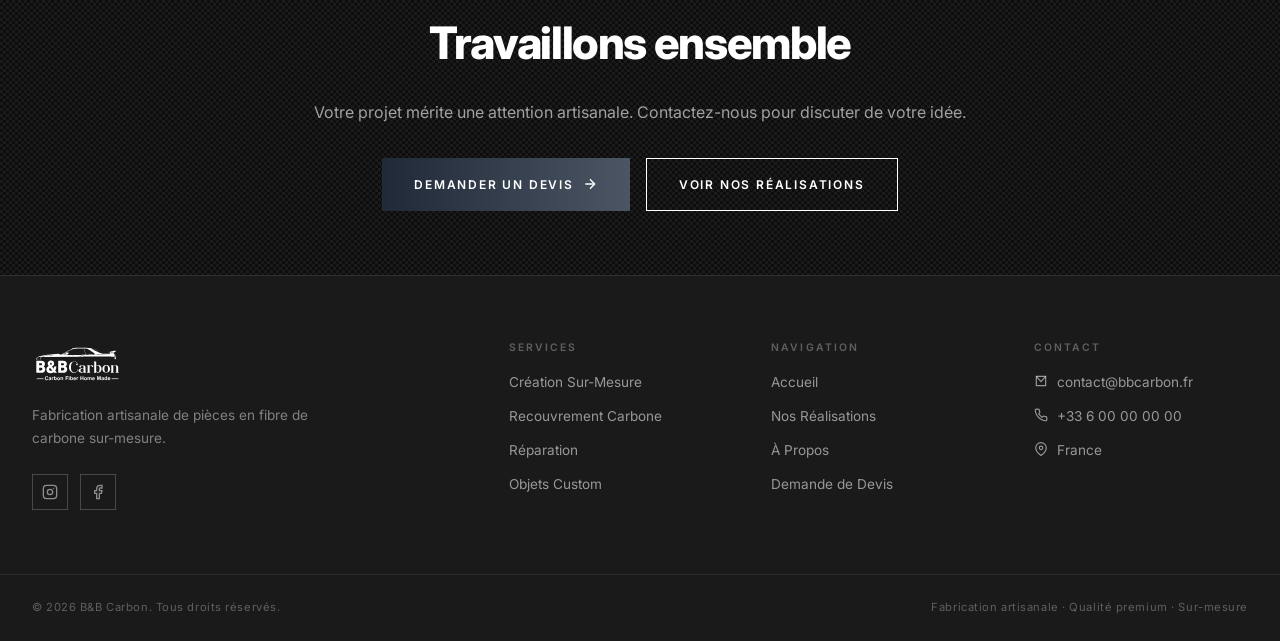
==== commit ce928435: "add video" ====
--- a/a-propos.html
+++ b/a-propos.html
@@ -131,6 +131,18 @@
     </div>
   </section>
 
+  <!-- VIDEO -->
+  <section class="story-video-section">
+    <div class="container">
+      <div class="story-video-wrap animate-in">
+        <video autoplay muted loop playsinline>
+          <source src="images/video_volant.mov" type="video/quicktime" />
+          <source src="images/video_volant.mov" type="video/mp4" />
+        </video>
+      </div>
+    </div>
+  </section>
+
   <!-- VALEURS -->
   <section class="values-page-section">
     <div class="container">
--- a/css/style.css
+++ b/css/style.css
@@ -1742,7 +1742,8 @@
   border-radius: 4px;
   box-shadow: 0 16px 40px rgba(15, 23, 42, 0.12);
 }
-.steps-right img {
+.steps-right img,
+.steps-right video {
   width: 100%;
   height: 100%;
   object-fit: cover;
@@ -1947,6 +1948,21 @@
 .story-section {
   padding: 6rem 0;
   background: #fff;
+}
+.story-video-section {
+  padding: 0 0 5rem;
+  background: #fff;
+}
+.story-video-wrap {
+  border-radius: 0.75rem;
+  overflow: hidden;
+  box-shadow: 0 8px 40px rgba(0,0,0,0.12);
+}
+.story-video-wrap video {
+  width: 100%;
+  display: block;
+  max-height: 560px;
+  object-fit: cover;
 }
 .story-grid {
   display: grid;
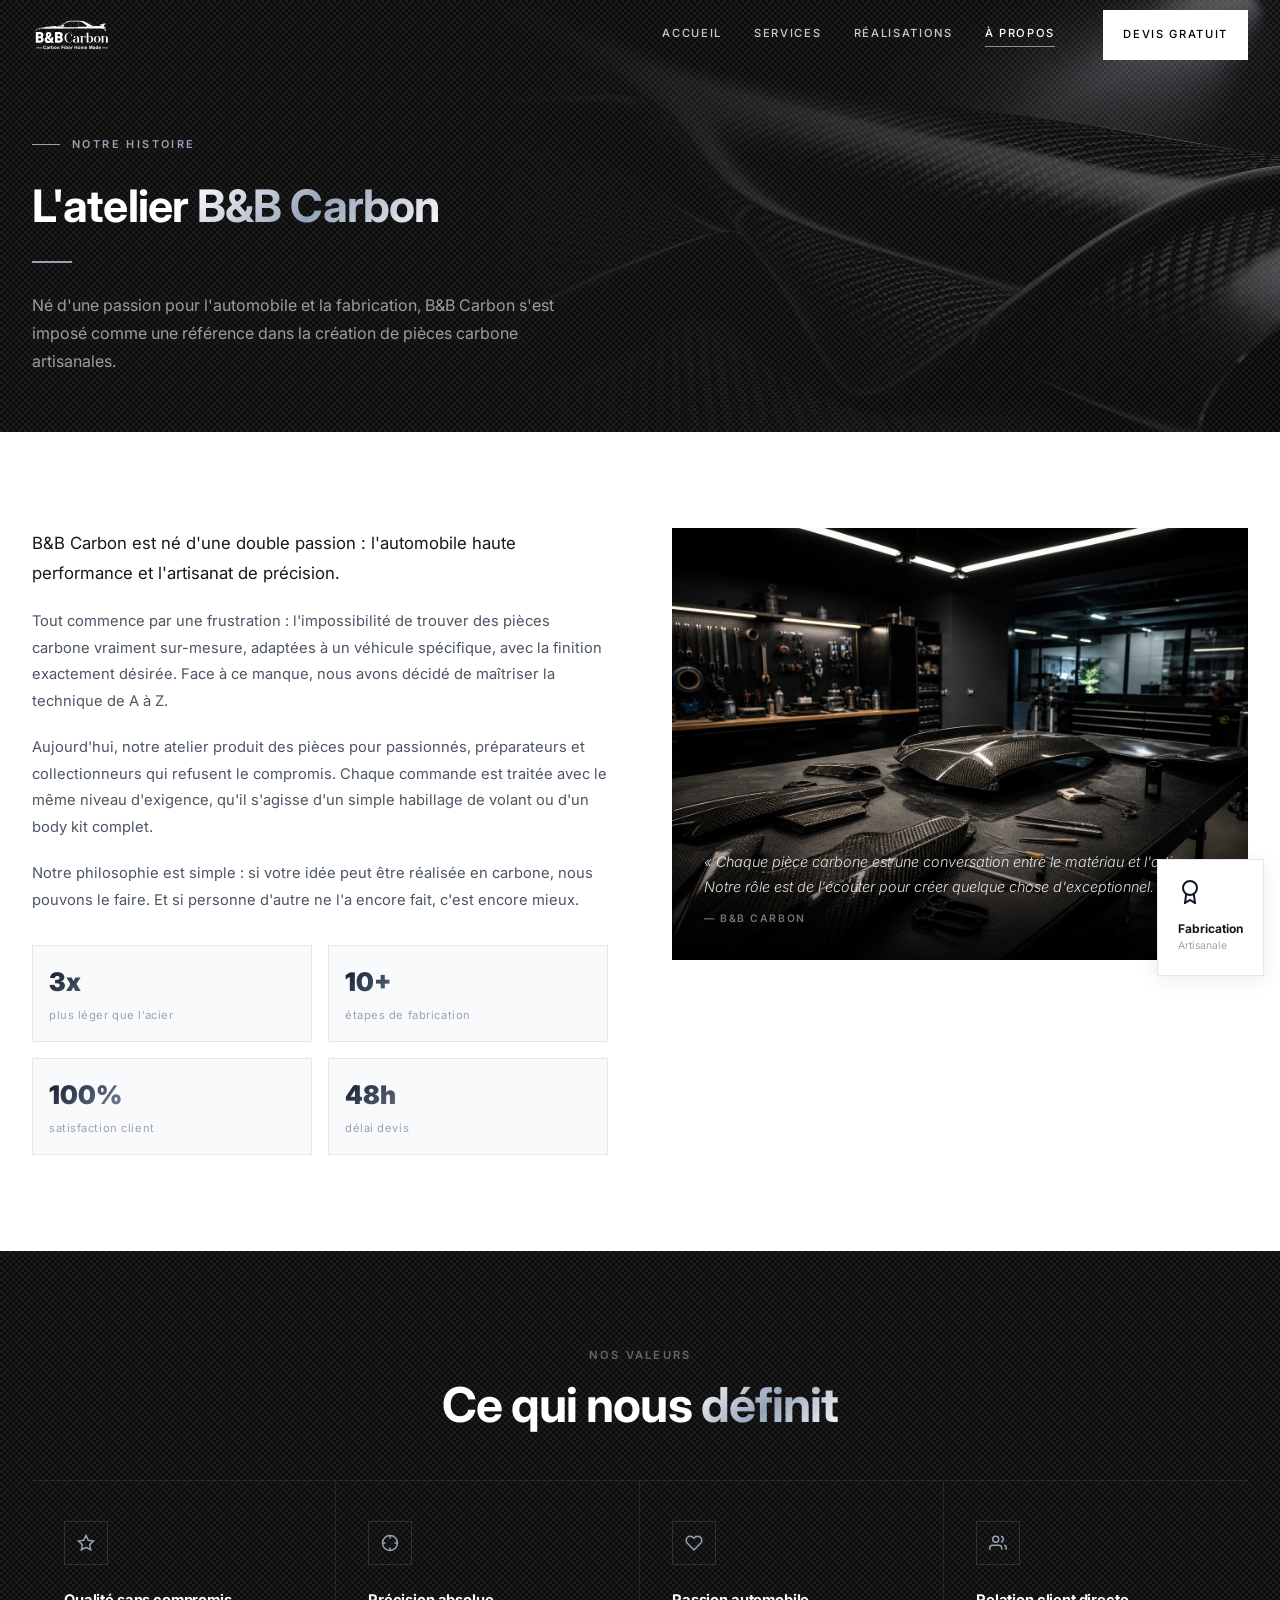
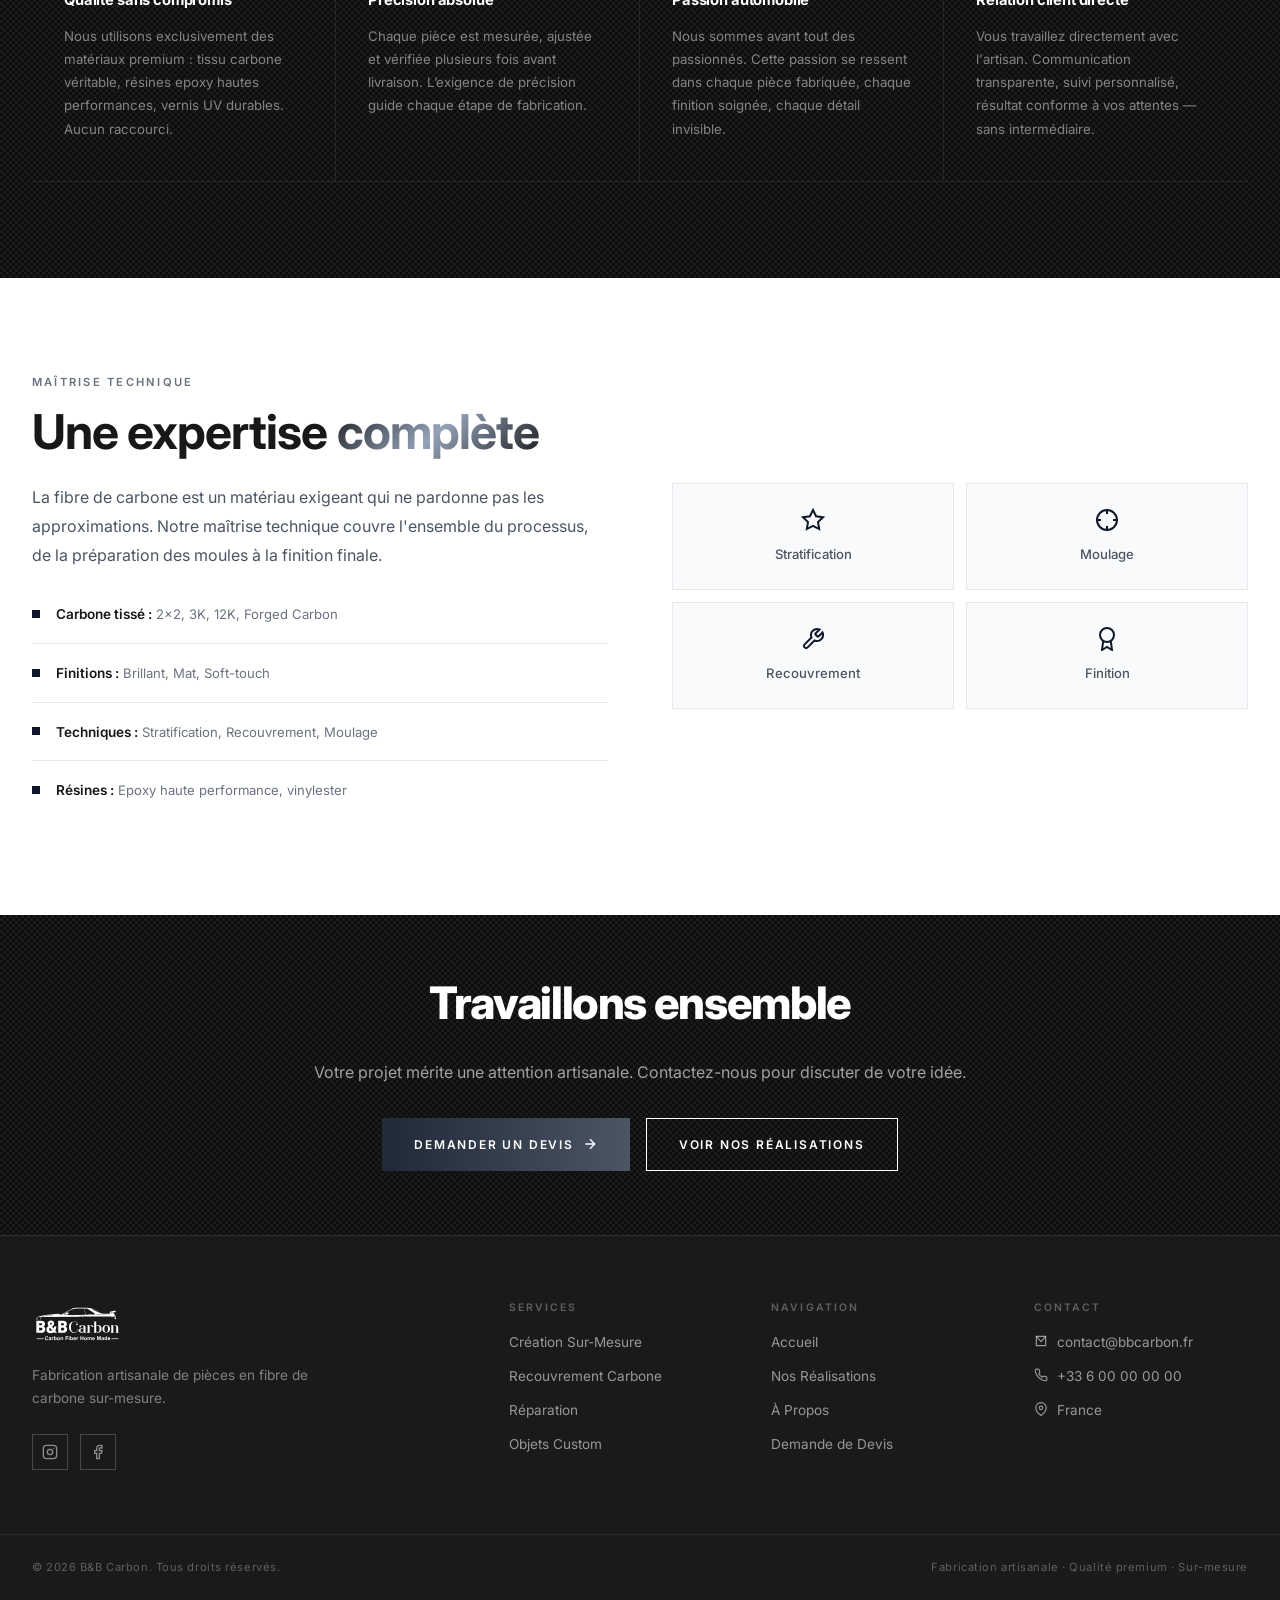
==== commit dc39526a: "add changes" ====
--- a/a-propos.html
+++ b/a-propos.html
@@ -131,18 +131,6 @@
     </div>
   </section>
 
-  <!-- VIDEO -->
-  <section class="story-video-section">
-    <div class="container">
-      <div class="story-video-wrap animate-in">
-        <video autoplay muted loop playsinline>
-          <source src="images/video_volant.mov" type="video/quicktime" />
-          <source src="images/video_volant.mov" type="video/mp4" />
-        </video>
-      </div>
-    </div>
-  </section>
-
   <!-- VALEURS -->
   <section class="values-page-section">
     <div class="container">
--- a/css/style.css
+++ b/css/style.css
@@ -1598,13 +1598,27 @@
 }
 
 .sv2-dot {
-  display: inline-flex;
-  width: 6px;
-  height: 6px;
+  display: inline-block;
+  width: 15px;
+  height: 15px;
   border-radius: 50%;
-  background: var(--gray-400);
+  background: transparent;
+  border: 1.5px solid var(--zinc-900);
   flex-shrink: 0;
-  margin-top: 4px;
+  margin-top: 2px;
+  position: relative;
+}
+.sv2-dot::after {
+  content: '';
+  position: absolute;
+  top: 50%;
+  left: 50%;
+  width: 3px;
+  height: 5.5px;
+  border: 1.5px solid var(--zinc-900);
+  border-top: none;
+  border-left: none;
+  transform: translate(-50%, -60%) rotate(45deg);
 }
 
 .sv2-details-right {
@@ -1636,19 +1650,19 @@
   align-items: center;
   gap: 0.5rem;
   padding: 0.5rem 1rem;
-  background: #fff;
-  border: 1px solid var(--gray-300);
+  background: var(--zinc-900);
+  border: 1px solid var(--zinc-900);
   border-radius: 20px;
   font-size: 0.75rem;
   font-weight: 500;
-  color: var(--gray-600);
+  color: #fff;
   letter-spacing: 0.05em;
   transition: all 0.2s;
 }
 .sv2-example-tag:hover {
-  border-color: var(--zinc-900);
-  color: var(--zinc-900);
-  background: var(--gray-100);
+  border-color: var(--charcoal-light);
+  color: #fff;
+  background: var(--charcoal-light);
 }
 
 /* ============================================================
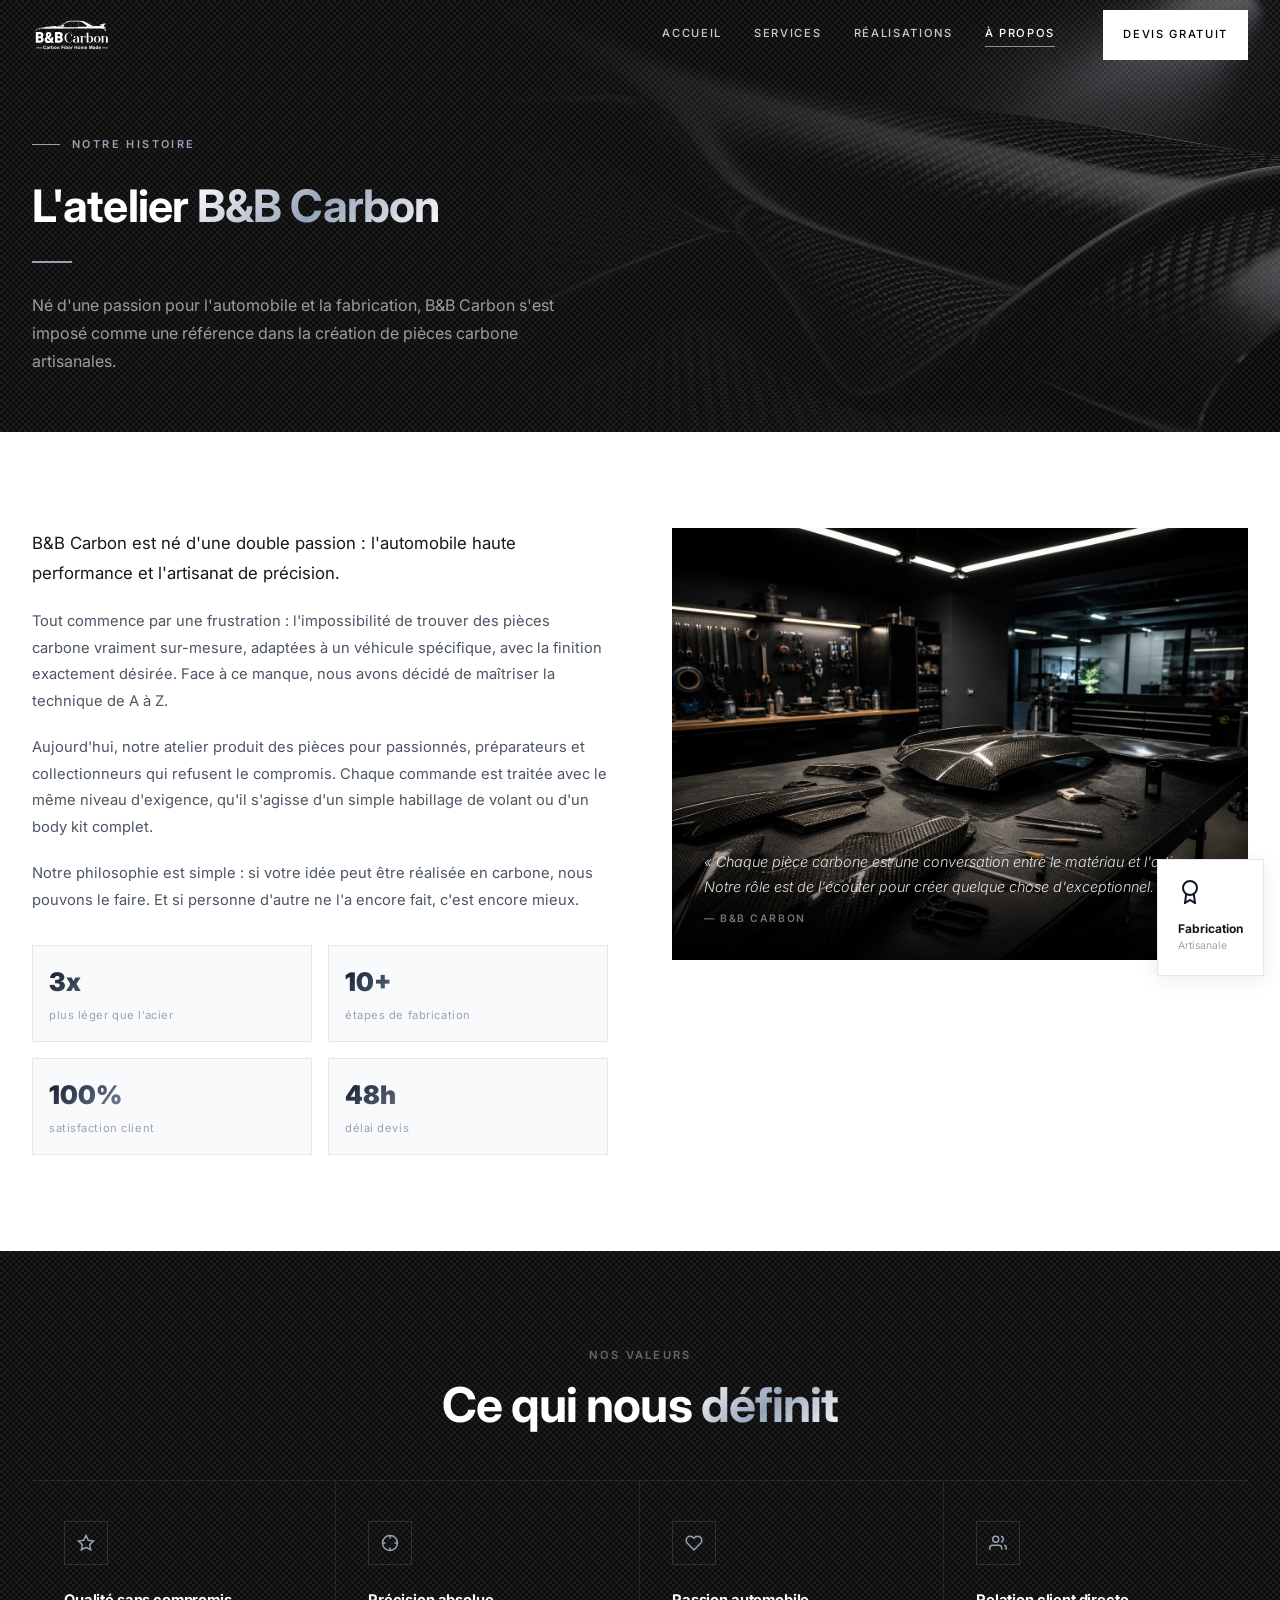
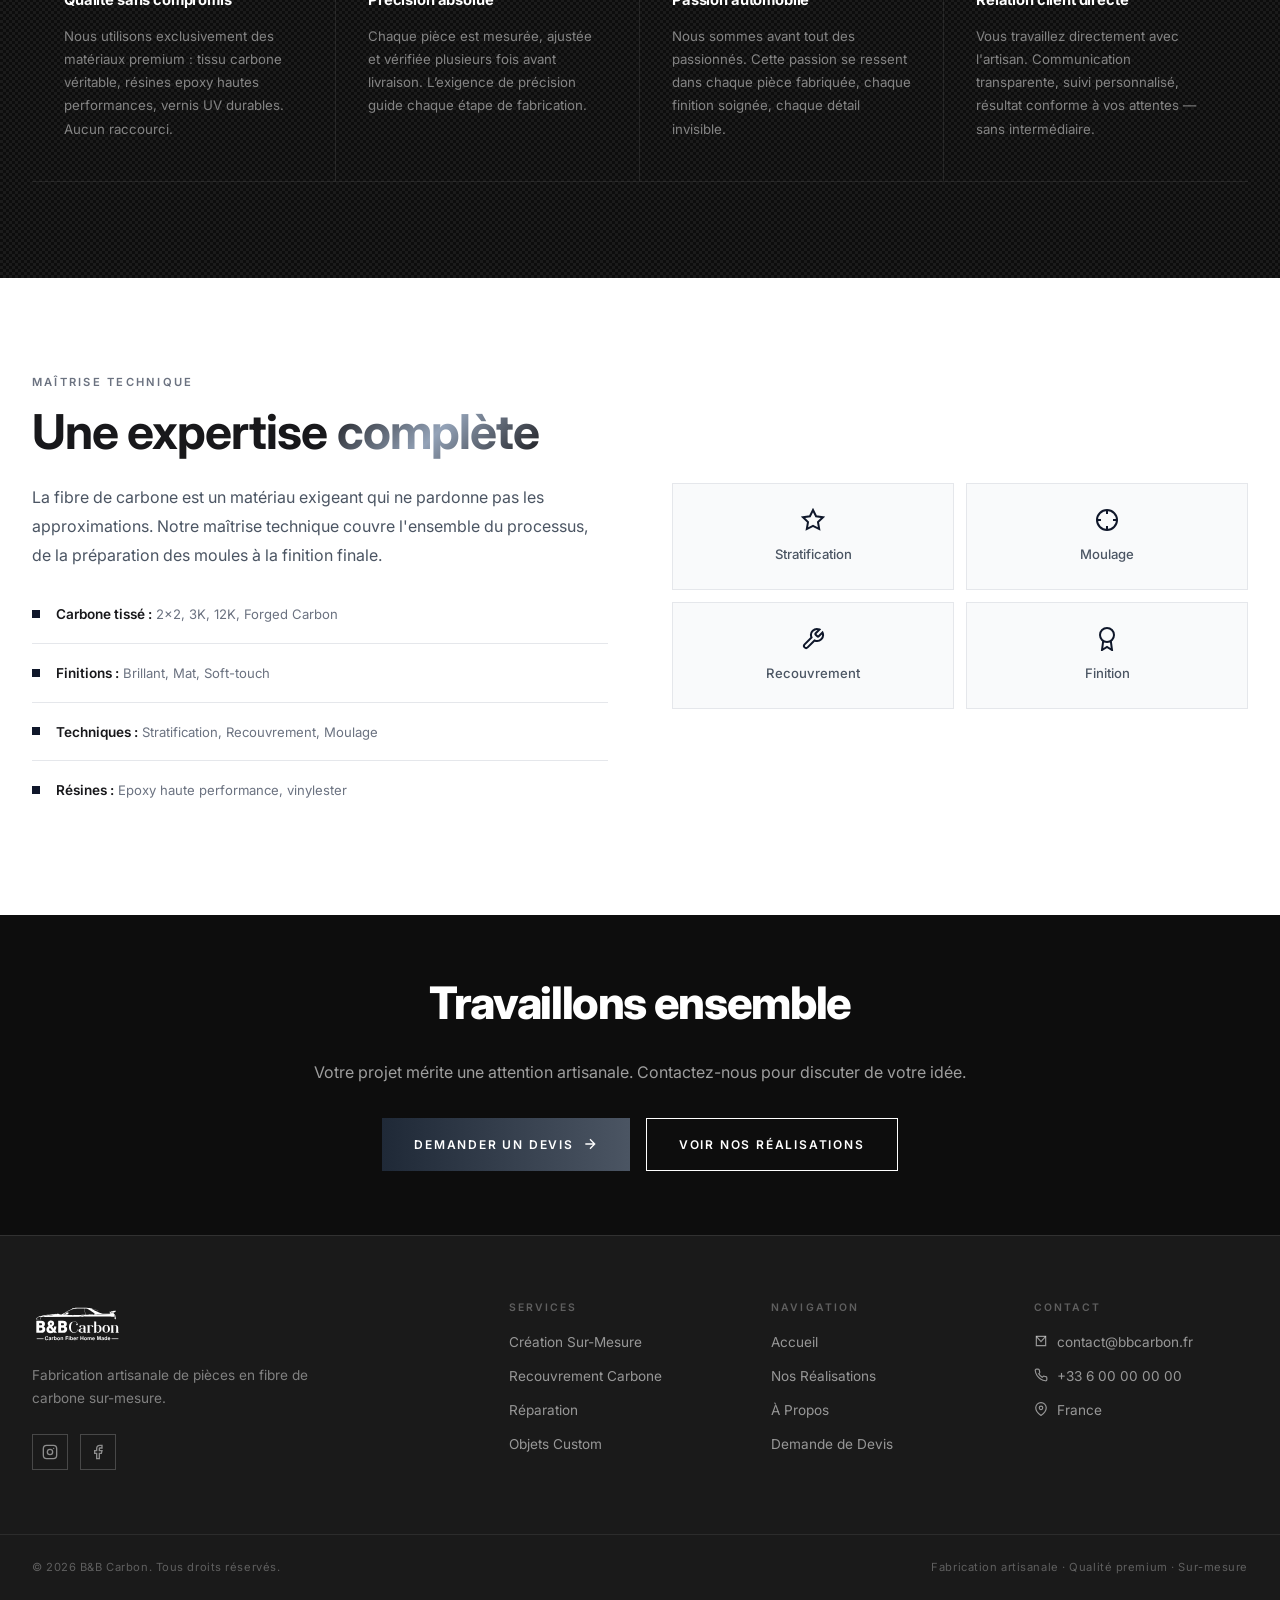
==== commit a305b8f4: "test fuidity" ====
--- a/a-propos.html
+++ b/a-propos.html
@@ -22,13 +22,6 @@
 
     .cta-carbon {
       background-color: #0d0d0d;
-      background-image:
-        linear-gradient(45deg, rgba(255,255,255,0.06) 25%, transparent 25%),
-        linear-gradient(-45deg, rgba(255,255,255,0.06) 25%, transparent 25%),
-        linear-gradient(45deg, transparent 75%, rgba(255,255,255,0.06) 75%),
-        linear-gradient(-45deg, transparent 75%, rgba(255,255,255,0.06) 75%);
-      background-size: 6px 6px;
-      background-position: 0 0, 0 3px, 3px -3px, -3px 0px;
       border-top: none;
     }
     .cta-carbon h2 { color: #fff; }
--- a/css/style.css
+++ b/css/style.css
@@ -341,7 +341,7 @@
   background-image: url('../images/header.png');
   background-size: cover;
   background-position: center 50%;
-  will-change: background-position-y;
+  will-change: transform;
 }
 
 .hero-overlay {
@@ -583,7 +583,7 @@
   line-height: 1.4;
 }
 @media (max-width: 768px) { .stats-features-grid { grid-template-columns: repeat(2, 1fr); } }
-@media (max-width: 480px) { .stats-features-grid { grid-template-columns: 1fr; } }
+@media (max-width: 480px) { .stats-features-grid { grid-template-columns: repeat(2, 1fr); gap: 1rem; } }
 @media (max-width: 768px) {
   .stats-section {
     border-radius: 1rem 1rem 0 0;
@@ -592,8 +592,8 @@
   .stats-features-bar {
     border-radius: 0;
     margin: 0 calc(-1 * (var(--px) + clamp(1rem, 3vw, 2.5rem)));
-    padding-left: calc(var(--px) + clamp(1rem, 3vw, 2.5rem));
-    padding-right: calc(var(--px) + clamp(1rem, 3vw, 2.5rem));
+    padding-left: var(--px);
+    padding-right: var(--px);
   }
 }
 
@@ -768,6 +768,8 @@
 .gallery-dark {
   padding: 3.5rem 0 6rem;
   background: #0d0d0d;
+  will-change: transform;
+  transform: translateZ(0);
 }
 
 .gallery-dark .label { color: rgba(255,255,255,0.35); }
@@ -1763,6 +1765,33 @@
   object-fit: cover;
   display: block;
   border-radius: 4px;
+}
+.steps-video-wrap {
+  position: relative;
+}
+.video-play-btn {
+  position: absolute;
+  inset: 0;
+  margin: auto;
+  width: 60px;
+  height: 60px;
+  border-radius: 50%;
+  background: rgba(255,255,255,0.92);
+  border: none;
+  cursor: pointer;
+  display: flex;
+  align-items: center;
+  justify-content: center;
+  color: var(--zinc-900);
+  box-shadow: 0 4px 20px rgba(0,0,0,0.2);
+  transition: transform 0.2s, background 0.2s;
+}
+.video-play-btn:hover {
+  transform: scale(1.08);
+  background: #fff;
+}
+.video-play-btn.hidden {
+  display: none;
 }
 
 @media (max-width: 1023px) {
